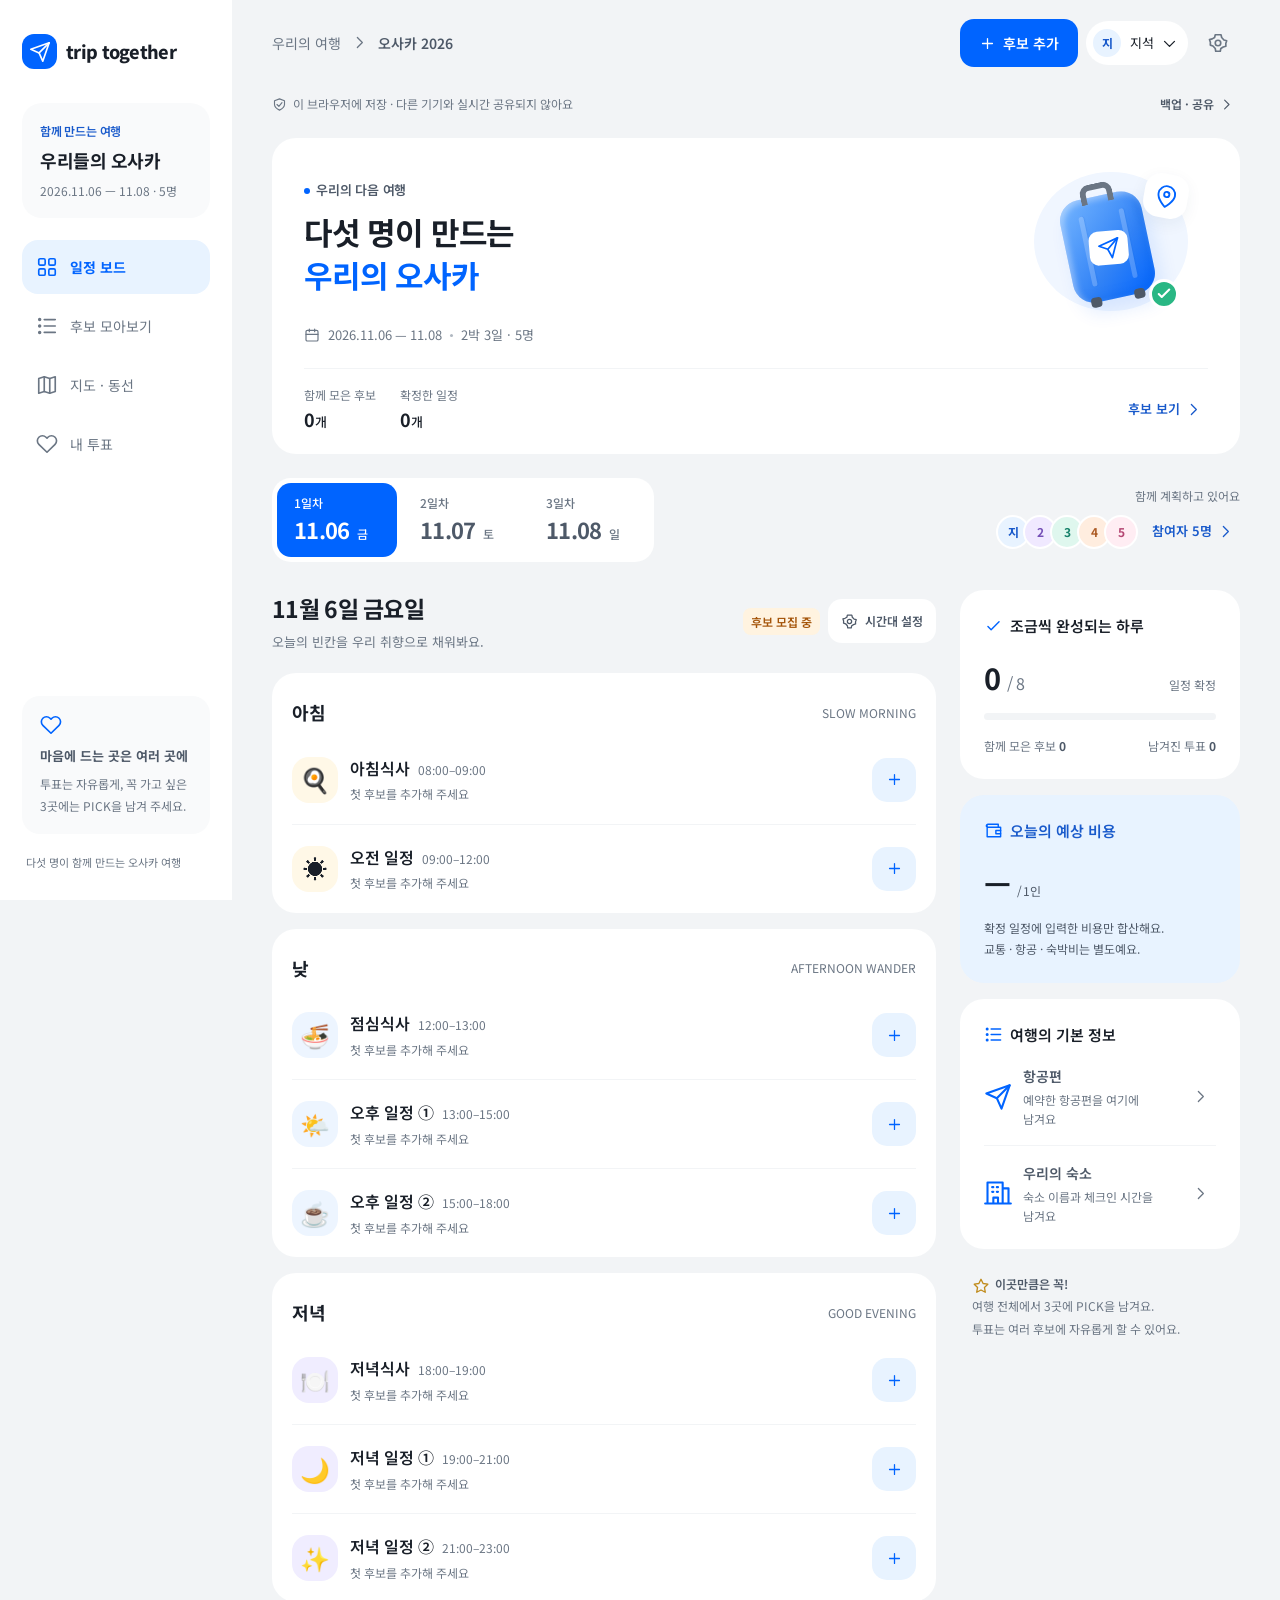
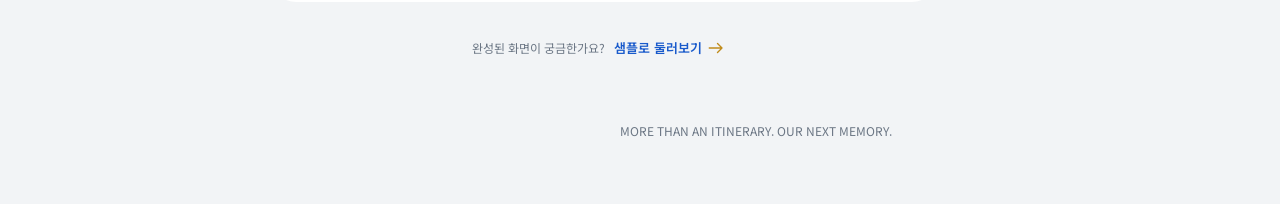
==== index.html @ 7790607f "feat: publish Osaka trip board" ====
<!doctype html>
<html lang="ko">
<head>
  <meta charset="utf-8">
  <meta name="viewport" content="width=device-width,initial-scale=1,viewport-fit=cover">
  <meta name="theme-color" content="#f2f4f6">
  <meta name="description" content="다섯 명의 취향, 하나의 여행. 함께 후보를 모으고 투표하는 오사카 여행 보드.">
  <title>Trip Together — 우리들의 오사카</title>
  <link rel="icon" href="data:image/svg+xml,%3Csvg xmlns='http://www.w3.org/2000/svg' viewBox='0 0 48 48'%3E%3Crect width='48' height='48' rx='14' fill='%230064ff'/%3E%3Cpath d='M12 15h24M24 15v21' stroke='white' stroke-width='6' stroke-linecap='round'/%3E%3C/svg%3E">
  <style>@import url('https://fonts.googleapis.com/css2?family=Noto+Sans+KR:wght@400;500;600;700;800&display=swap');

/* Original, Toss-inspired interface. No Toss assets or TDS runtime required. */
:root {
  color-scheme: light;
  --blue: #0064ff;
  --blue-dark: #0052d4;
  --blue-soft: #e8f3ff;
  --blue-text: #195acb;
  --paper: #f2f4f6;
  --white: #fff;
  --ink: #191f28;
  --muted: #6b7684;
  --secondary: #4e5968;
  --line: #e5e8eb;
  --subtle: #f9fafb;
  --red: #d5283c;
  --radius: 24px;
  --font: -apple-system, BlinkMacSystemFont, 'Apple SD Gothic Neo', 'Noto Sans KR', 'Segoe UI', sans-serif;
}
* { box-sizing: border-box; }
html { scroll-behavior: smooth; scroll-padding-top: 88px; }
body { margin: 0; background: var(--paper); color: var(--ink); font: 15px/1.6 var(--font); word-break: keep-all; overflow-wrap: break-word; -webkit-font-smoothing: antialiased; }
body:has(dialog[open]) { overflow: hidden; }
button, input, select, textarea { font: inherit; }
button, a, input, select, textarea { touch-action: manipulation; }
button { cursor: pointer; color: inherit; border: 0; background: none; }
button, a { -webkit-tap-highlight-color: transparent; }
button:disabled { opacity: .45; cursor: not-allowed; }
a { color: inherit; text-decoration: none; }
button:focus-visible, a:focus-visible, summary:focus-visible, .import-label:focus-within { outline: 3px solid var(--blue); outline-offset: 4px; }
input:focus, select:focus, textarea:focus { outline: 2px solid var(--blue); outline-offset: 1px; }
h1, h2, h3, h4, p { margin: 0; }
small { font-size: 12px; }
svg { flex-shrink: 0; }
img { display: block; max-width: 100%; }
img[hidden] { display: none; }
.icon { display: inline-block; width: 22px; height: 22px; vertical-align: middle; fill: none; stroke: currentColor; stroke-width: 1.8; stroke-linecap: round; stroke-linejoin: round; }
.icon.sm { width: 17px; height: 17px; }
.muted { color: var(--muted); }
.nowrap { white-space: nowrap; }
.sr-only { position: absolute !important; width: 1px; height: 1px; overflow: hidden; clip: rect(0,0,0,0); white-space: nowrap; }
.skip-link { position: fixed; top: -100px; left: 16px; z-index: 999; background: white; padding: 14px; border-radius: 12px; }
.skip-link:focus { top: 12px; }
.eyebrow { color: var(--muted); font-size: 13px; font-weight: 600; letter-spacing: -.2px; }
.btn { display: inline-flex; align-items: center; justify-content: center; gap: 7px; min-height: 48px; padding: 12px 18px; border: 1px solid transparent; border-radius: 14px; font-size: 14px; line-height: 1.5; font-weight: 600; transition: background .16s, transform .16s; }
.btn:active:not(:disabled), .date-tab:active, .slot-add:active, .nav-add:active { transform: scale(.98); }
.btn.primary { background: var(--blue); color: white; }
.btn.primary:hover { background: var(--blue-dark); }
.btn.secondary { background: var(--paper); color: var(--secondary); }
.btn.secondary:hover { background: var(--line); }
.btn.soft { background: var(--blue-soft); color: var(--blue-text); }
.btn.ghost { color: var(--muted); }
.btn.danger { background: #ffeeee; color: var(--red); }
.btn.small { min-height: 44px; padding: 10px 14px; font-size: 13px; }
.btn.full { width: 100%; }
.icon-btn { display: inline-flex; align-items: center; justify-content: center; flex-shrink: 0; width: 44px; height: 44px; border-radius: 14px; color: var(--muted); }
.icon-btn:hover { background: var(--paper); }
.text-btn { display: inline-flex; align-items: center; gap: 5px; min-height: 44px; color: var(--blue-text); font-size: 13px; font-weight: 600; }
.badge { display: inline-flex; align-items: center; gap: 4px; padding: 4px 8px; border-radius: 8px; background: var(--blue-soft); color: var(--blue-text); font-size: 12px; font-weight: 600; line-height: 1.6; white-space: nowrap; }
.badge.orange { color: #a45409; background: #fff3e0; }
.badge.gray { color: var(--muted); background: var(--paper); }
.badge.star { color: #926500; background: #fff5d6; }
.badge.outline { background: transparent; border: 1px solid var(--line); }

/* App shell */
.sidebar { position: fixed; inset: 0 auto 0 0; z-index: 20; display: flex; flex-direction: column; width: 232px; padding: 34px 22px 28px; background: white; }
.brand { display: flex; align-items: center; gap: 9px; min-width: 0; }
.brand-symbol { display: grid; place-items: center; width: 35px; height: 35px; flex-shrink: 0; border-radius: 12px; background: var(--blue); color: white; }
.brand-symbol .icon { width: 22px; height: 22px; }
.brand-name { font-size: 18px; font-weight: 800; line-height: 1.4; letter-spacing: -.7px; white-space: nowrap; }
.brand-sub { display: none; }
.sidebar-trip { margin: 34px 0 22px; padding: 18px; border-radius: 20px; background: var(--subtle); }
.sidebar-trip .eyebrow { font-size: 12px; color: var(--blue-text); }
.sidebar-trip h2 { margin: 6px 0; font-size: 18px; letter-spacing: -.5px; }
.sidebar-trip p { color: var(--muted); font-size: 12px; }
.side-nav { display: grid; gap: 5px; }
.side-nav button { display: flex; align-items: center; gap: 12px; min-height: 54px; padding: 14px; border-radius: 16px; color: var(--muted); font-size: 14px; text-align: left; }
.side-nav button.active { color: var(--blue); background: var(--blue-soft); font-weight: 700; }
.side-nav button:not(.active):hover { background: var(--subtle); }
.side-nav .nav-count { margin-left: auto; font-size: 12px; }
.sidebar-bottom { margin-top: auto; padding-top: 30px; }
.side-note { padding: 18px; border-radius: 18px; background: var(--subtle); color: var(--muted); font-size: 12px; line-height: 1.8; }
.side-note .icon { margin-bottom: 8px; color: var(--blue); }
.side-note strong { display: block; margin-bottom: 6px; color: var(--secondary); font-size: 13px; }
.side-footer { margin: 20px 4px 0; color: var(--muted); font-size: 11px; }
.app-main { max-width: 1490px; margin-left: 232px; padding: 0 40px 64px; }
.topbar { display: flex; align-items: center; justify-content: space-between; gap: 14px; min-height: 86px; }
.breadcrumb { display: flex; align-items: center; gap: 10px; font-size: 14px; color: var(--muted); }
.breadcrumb b { color: var(--secondary); font-weight: 600; }
.top-actions { display: flex; align-items: center; gap: 8px; flex-shrink: 0; }
.profile-btn { display: flex; align-items: center; gap: 7px; min-height: 44px; padding: 5px 10px 5px 5px; border-radius: 24px; background: white; font-size: 13px; flex-shrink: 0; }
.profile-name { max-width: 90px; overflow: hidden; white-space: nowrap; text-overflow: ellipsis; }
.avatar { display: inline-grid; place-items: center; width: 32px; height: 32px; border: 2px solid white; border-radius: 50%; background: #e8f3ff; color: #195acb; font-size: 12px; font-weight: 700; flex-shrink: 0; }
.avatar.p2 { background: #f0e9ff; color: #7550b7; }
.avatar.p3 { background: #dff7ee; color: #16816a; }
.avatar.p4 { background: #ffeddf; color: #ac5b24; }
.avatar.p5 { background: #ffedf3; color: #b44773; }
.avatar-stack { display: flex; padding-left: 7px; }
.avatar-stack .avatar { width: 34px; height: 34px; margin-left: -7px; }
.mobile-brand { display: none; }
.local-notice { display: flex; align-items: center; justify-content: space-between; gap: 12px; margin: 0 0 16px; color: var(--muted); font-size: 12px; }
.local-notice > span { display: flex; align-items: center; gap: 6px; }
.local-notice .icon { width: 15px; height: 15px; }
.local-notice .text-btn { min-height: 36px; font-size: 12px; color: var(--secondary); flex-shrink: 0; }
.demo-notice, .storage-notice { display: flex; align-items: center; justify-content: space-between; gap: 12px; margin: 0 0 18px; padding: 14px 18px; border-radius: 16px; background: #fff4de; color: #895712; font-size: 12px; }
.demo-notice .text-btn { flex-shrink: 0; color: #895712; font-size: 12px; }
.storage-notice { color: #a62b3d; background: #ffeeee; }

/* Home: a compact travel summary, not a promotional poster. */
.hero { position: relative; margin: 0 0 24px; padding: 28px 32px 20px; overflow: hidden; border-radius: var(--radius); background: white; }
.hero-main { display: flex; align-items: center; justify-content: space-between; gap: 24px; }
.hero-copy { min-width: 0; }
.hero .eyebrow { display: flex; align-items: center; gap: 6px; margin-bottom: 9px; font-size: 13px; color: var(--secondary); }
.hero .eyebrow::before { content: ''; width: 6px; height: 6px; border-radius: 50%; background: var(--blue); }
.hero h1 { font-size: 31px; font-weight: 700; line-height: 1.4; letter-spacing: -1.2px; }
.hero h1 span { color: var(--blue); }
.hero-meta { display: flex; align-items: center; gap: 8px; flex-wrap: wrap; margin-top: 14px; color: var(--muted); font-size: 13px; }
.hero-meta .icon { width: 16px; height: 16px; }
.hero-meta .dot { width: 3px; height: 3px; background: #b0b8c1; border-radius: 50%; }
.hero-footer { display: flex; align-items: center; gap: 24px; margin-top: 22px; padding-top: 16px; border-top: 1px solid var(--paper); }
.hero-stat { font-size: 12px; color: var(--muted); }
.hero-stat b { display: block; margin-top: 1px; color: var(--ink); font-size: 18px; font-weight: 700; font-variant-numeric: tabular-nums; }
.hero-stat b span { font-size: 13px; font-weight: 500; }
.hero-footer .text-btn { margin-left: auto; }
.hero-art { position: relative; width: 154px; height: 145px; flex-shrink: 0; margin-right: 20px; }
.trip-orbit { position: absolute; inset: 6px 0 0; border-radius: 50%; background: #f0f6ff; }
.trip-case { position: absolute; left: 32px; top: 29px; width: 83px; height: 104px; border-radius: 21px; background: linear-gradient(135deg,#77b7ff,#3182f6 60%,#0064ff); box-shadow: inset -6px -5px 10px #005bd42b, inset 3px 3px 6px #ffffff66, 5px 12px 18px #0064ff1c; transform: rotate(-12deg); }
.case-handle { position: absolute; top: -13px; left: 25px; width: 33px; height: 20px; border: 6px solid #6b7684; border-bottom: 0; border-radius: 10px 10px 0 0; z-index: -1; }
.case-line { position: absolute; left: 19px; top: 17px; bottom: 16px; width: 5px; border-radius: 9px; background: #ffffff35; box-shadow: 1px 0 1px #005bd41c; }
.case-line + .case-line { left: auto; right: 18px; }
.trip-case::before, .trip-case::after { content: ''; position: absolute; width: 11px; height: 10px; bottom: -5px; border-radius: 4px; background: #4e5968; z-index: -1; }
.trip-case::before { left: 14px; }
.trip-case::after { right: 14px; }
.case-sticker { position: absolute; left: 23px; top: 36px; display: grid; place-items: center; width: 39px; height: 34px; border-radius: 9px; background: white; color: var(--blue); transform: rotate(7deg); }
.case-sticker .icon { width: 23px; height: 23px; }
.case-pin { position: absolute; top: 8px; right: 0; display: grid; place-items: center; width: 44px; height: 44px; border-radius: 16px; color: var(--blue); background: white; box-shadow: 0 5px 16px #193c6210; transform: rotate(10deg); }
.case-pin .icon { width: 25px; height: 25px; }
.case-check { position: absolute; right: 9px; bottom: 2px; display: grid; place-items: center; width: 30px; height: 30px; border: 3px solid white; border-radius: 50%; background: #29b784; color: white; }
.case-check .icon { width: 18px; height: 18px; stroke-width: 2.8; }

/* Dates and timeline */
.date-bar { display: flex; align-items: center; justify-content: space-between; gap: 20px; margin: 0 0 28px; }
.date-tabs { display: flex; gap: 6px; padding: 5px; border-radius: 19px; background: white; }
.date-tab { position: relative; min-width: 120px; padding: 10px 17px; border-radius: 14px; color: var(--secondary); text-align: left; transition: background .16s, color .16s; }
.date-tab:hover:not(.active) { background: var(--subtle); }
.date-tab .day { font-size: 12px; color: var(--muted); font-weight: 500; }
.date-tab .date { display: flex; align-items: baseline; gap: 7px; font-size: 22px; font-weight: 700; line-height: 1.6; letter-spacing: -.7px; font-variant-numeric: tabular-nums; }
.date-tab .date span { color: var(--muted); font-size: 12px; font-weight: 500; letter-spacing: 0; }
.date-tab.active { color: white; background: var(--blue); }
.date-tab.active .day, .date-tab.active .date span { color: #fff; }
.date-tab .tab-dot { position: absolute; top: 13px; right: 12px; width: 6px; height: 6px; background: #b0b8c1; border-radius: 50%; }
.date-tab.active .tab-dot { background: white; }
.date-extra { color: var(--muted); font-size: 12px; text-align: right; }
.date-extra .members { display: flex; align-items: center; justify-content: flex-end; gap: 8px; margin-top: 4px; }
.board-layout { display: grid; grid-template-columns: minmax(0,1fr) 280px; gap: 24px; align-items: start; }
.board-content, .board-aside { min-width: 0; }
.section-head { display: flex; align-items: center; justify-content: space-between; gap: 12px; margin-bottom: 20px; }
.section-head h2 { font-size: 23px; letter-spacing: -.7px; }
.section-head p { margin-top: 5px; color: var(--muted); font-size: 13px; }
.section-actions { display: flex; align-items: center; gap: 8px; flex-wrap: wrap; justify-content: flex-end; }
.section-head .btn { min-height: 44px; padding: 9px 12px; background: white; font-size: 12px; }
.period { padding: 8px 20px 0; margin-bottom: 16px; border-radius: var(--radius); background: white; }
.period-title { display: flex; align-items: center; justify-content: space-between; gap: 12px; margin: 0; padding: 17px 0 9px; color: var(--ink); font-size: 18px; font-weight: 700; }
.period-title span { color: var(--muted); font-size: 12px; font-weight: 400; }
.slot { border-top: 1px solid var(--paper); }
.period-title + .slot { border-top: 0; }
.slot-summary { display: flex; align-items: center; gap: 12px; padding: 20px 0; }
.slot-glyph { display: grid; place-items: center; flex-shrink: 0; width: 46px; height: 46px; border-radius: 17px; background: #fff8e7; font-size: 24px; }
.slot-glyph.pm { background: #edf5ff; }
.slot-glyph.night { background: #f0edff; }
.slot-label { flex: 1; min-width: 0; min-height: 48px; padding: 0; text-align: left; }
.slot-label h3 { display: flex; align-items: baseline; gap: 3px 8px; flex-wrap: wrap; font-size: 16px; font-weight: 600; line-height: 1.55; }
.slot-label .time { font-size: 12px; font-weight: 400; color: var(--muted); white-space: nowrap; }
.slot-label p { margin-top: 4px; color: var(--muted); font-size: 12px; }
.slot-preview { color: var(--blue-text) !important; overflow: hidden; white-space: nowrap; text-overflow: ellipsis; }
.slot-right { display: flex; align-items: center; gap: 2px; flex-shrink: 0; }
.slot-right .badge { font-size: 11px; padding: 3px 7px; }
.slot-right .icon-btn { width: 36px; }
.slot-add { display: grid; place-items: center; width: 44px; height: 44px; border-radius: 15px; background: var(--blue-soft); color: var(--blue); flex-shrink: 0; }
.slot-add:hover { background: #d9ebff; }
.slot-body { padding: 0 0 20px; }
.slot-body .btn.full { margin-top: 16px; color: var(--blue-text); background: var(--blue-soft); }
.empty-slot { padding: 22px 6px; text-align: center; color: var(--muted); font-size: 13px; }
.candidate { padding: 20px 0; border-bottom: 1px solid var(--paper); }
.candidate:last-child { border-bottom: 0; padding-bottom: 0; }
.candidate-head { display: flex; align-items: flex-start; gap: 12px; }
.category-art { position: relative; display: grid; place-items: center; flex-shrink: 0; overflow: hidden; width: 56px; height: 56px; border-radius: 18px; color: #b77609; background: #fff4d9; }
.category-art .icon { width: 28px; height: 28px; }
.category-art.sight, .category-art.other { color: #3976ce; background: #e8f3ff; }
.category-art.cafe, .category-art.meal { color: #bd773a; background: #fff0df; }
.category-art.night, .category-art.drink { color: #8962ce; background: #f1eafe; }
.category-art.shopping { color: #d66080; background: #fff0f5; }
.category-art.activity { color: #208f79; background: #e5f6ef; }
.category-art img { position: absolute; inset: 0; width: 100%; height: 100%; object-fit: cover; }
.candidate-main { flex: 1; min-width: 0; }
.candidate-tags { display: flex; align-items: center; flex-wrap: wrap; gap: 5px; margin-bottom: 4px; color: var(--muted); font-size: 12px; }
.rank { color: var(--blue-text); font-weight: 700; }
.rank.rank2, .rank.rank3 { color: var(--secondary); }
.candidate-title { padding: 0; color: var(--ink); font-size: 17px; font-weight: 700; line-height: 1.55; letter-spacing: -.4px; text-align: left; overflow-wrap: anywhere; }
.candidate-title:hover { color: var(--blue); }
.candidate-desc { display: -webkit-box; margin-top: 5px; overflow: hidden; -webkit-line-clamp: 2; -webkit-box-orient: vertical; color: var(--muted); font-size: 13px; line-height: 1.65; overflow-wrap: anywhere; }
.candidate-facts { display: flex; align-items: center; flex-wrap: wrap; gap: 5px 10px; margin-top: 8px; color: var(--muted); font-size: 12px; }
.candidate-facts span { display: inline-flex; align-items: center; gap: 4px; }
.candidate-facts .icon { width: 14px; height: 14px; }
.candidate-controls { display: flex; align-items: center; justify-content: space-between; flex-wrap: wrap; gap: 8px; margin-top: 15px; }
.vote-group { display: flex; align-items: center; gap: 6px; }
.vote-btn, .pick-btn { display: inline-flex; align-items: center; justify-content: center; gap: 5px; min-height: 44px; padding: 9px 12px; border: 1px solid transparent; border-radius: 12px; color: var(--secondary); background: var(--paper); font-size: 13px; white-space: nowrap; transition: background .16s; }
.vote-btn:hover, .pick-btn:hover { background: var(--line); }
.vote-btn.selected { color: var(--blue-text); background: #dcecff; }
.vote-btn.selected .icon { fill: var(--blue); stroke: var(--blue); }
.pick-btn.selected { color: #956500; background: #fff1c2; }
.pick-btn.selected .icon { fill: #efb827; stroke: #c38b0f; }
.vote-btn .icon, .pick-btn .icon { width: 17px; height: 17px; }
.map-link { display: inline-flex; align-items: center; justify-content: center; gap: 4px; min-height: 44px; color: var(--secondary); font-size: 12px; }
.map-link .icon { width: 15px; height: 15px; }
.candidate-controls > .map-link .icon:last-child { display: none; }
.voter-names { margin-top: 10px; color: var(--muted); font-size: 12px; overflow-wrap: anywhere; }
.pick-names { margin-top: 4px; color: #916412; font-size: 12px; overflow-wrap: anywhere; }
.confirmed-label { display: flex; align-items: center; gap: 5px; padding-top: 4px; color: var(--blue-text); font-size: 12px; font-weight: 600; }
.confirmed-label .icon { width: 15px; height: 15px; }
.confirmed-box { margin: 12px 0 20px; padding: 16px; border-radius: 18px; background: #f0f7ff; }
.confirmed-box .candidate { padding: 0; border: 0; }
.confirmed-box .vote-btn:not(.selected), .confirmed-box .pick-btn:not(.selected) { background: white; }
.rain-text { margin-top: 14px; padding-top: 9px; border-top: 1px solid #dbe9f7; color: var(--muted); font-size: 12px; }
.rain-text .text-btn { font-size: 12px; }
.other-label { margin-top: 12px; color: var(--muted); font-size: 13px; font-weight: 500; }
.other-candidates summary { min-height: 44px; padding: 12px 0; color: var(--secondary); font-size: 13px; cursor: pointer; }
.disabled-slots { padding: 14px; font-size: 13px; color: var(--muted); background: white; }
.aside-card { margin-bottom: 16px; padding: 24px; border-radius: var(--radius); background: white; }
.aside-card h3 { display: flex; align-items: center; gap: 7px; margin-bottom: 16px; font-size: 15px; font-weight: 600; }
.aside-card h3 .icon { width: 19px; height: 19px; color: var(--blue); }
.progress-label { display: flex; align-items: baseline; justify-content: space-between; gap: 8px; color: var(--muted); font-size: 12px; }
.progress-label strong { color: var(--ink); font-size: 29px; font-weight: 700; letter-spacing: -.8px; }
.progress-label strong span { color: var(--muted); font-size: 16px; font-weight: 400; }
.progress-track { height: 7px; margin: 12px 0 16px; overflow: hidden; border-radius: 20px; background: var(--paper); }
.progress-track > span { display: block; height: 100%; border-radius: inherit; background: var(--blue); }
.aside-stats { display: flex; justify-content: space-between; flex-wrap: wrap; gap: 6px; color: var(--muted); font-size: 12px; }
.aside-stats b { color: var(--secondary); }
.budget-card { background: #e8f3ff; }
.budget-card h3 { color: var(--blue-text); }
.budget-amount { font-size: 30px; font-weight: 700; letter-spacing: -.9px; font-variant-numeric: tabular-nums; }
.budget-amount small { color: var(--secondary); font-size: 12px; font-weight: 400; }
.budget-note { margin-top: 10px; color: var(--secondary); font-size: 12px; line-height: 1.75; }
.booking-line { display: flex; align-items: center; gap: 11px; padding: 16px 0; border-top: 1px solid var(--paper); }
.booking-line:first-of-type { padding-top: 2px; border-top: 0; }
.booking-line:last-child { padding-bottom: 0; }
.booking-line > .icon { width: 28px; height: 28px; color: var(--blue); }
.booking-line > div { min-width: 0; flex: 1; }
.booking-line strong { display: block; color: var(--secondary); font-size: 14px; font-weight: 600; }
.booking-line p { max-height: 43px; margin-top: 3px; overflow: hidden; white-space: pre-line; overflow-wrap: anywhere; color: var(--muted); font-size: 12px; }
.booking-line .icon-btn { width: 32px; }
.little-note { padding: 8px 12px; color: var(--muted); font-size: 12px; line-height: 1.85; }
.little-note .icon { width: 18px; height: 18px; margin-right: 5px; color: #c08b1b; }
.little-note b { color: var(--secondary); font-weight: 600; }
.board-foot { padding: 28px 0 0; text-align: center; color: var(--muted); font-size: 12px; }

/* Collection, personal votes, and routes share the same card language. */
.page-title { margin: 24px 0; }
.page-title .eyebrow { margin-bottom: 7px; }
.page-title h1 { font-size: 29px; line-height: 1.4; letter-spacing: -.9px; }
.page-title p { margin-top: 9px; color: var(--muted); font-size: 14px; }
.filters { display: flex; align-items: center; flex-wrap: wrap; gap: 10px; margin-bottom: 18px; }
.search-box { display: flex; align-items: center; gap: 10px; flex: 1; min-width: 210px; min-height: 50px; padding: 0 15px; border-radius: 15px; background: white; }
.search-box .icon { width: 19px; height: 19px; color: var(--muted); }
.search-box input { width: 100%; min-width: 0; padding: 12px 0; border: 0; background: transparent; color: var(--ink); font-size: 15px; }
.search-box:focus-within { outline: 2px solid var(--blue); }
.search-box input:focus { outline: none; }
.filter-select { min-height: 50px; max-width: 100%; padding: 10px 28px 10px 14px; border: 0; border-radius: 14px; color: var(--secondary); background: white; font-size: 14px; }
.filter-chips { display: flex; gap: 8px; margin: 0 0 22px; padding: 3px 2px 5px; overflow: auto; scrollbar-width: none; }
.chip { min-height: 44px; padding: 10px 16px; border-radius: 22px; background: white; color: var(--secondary); font-size: 13px; white-space: nowrap; }
.chip.active { color: white; background: var(--ink); font-weight: 600; }
.candidates-grid { display: grid; grid-template-columns: repeat(2,minmax(0,1fr)); gap: 18px; }
.candidate-tile { min-width: 0; padding: 22px; border-radius: var(--radius); background: white; }
.candidate-tile .candidate { padding: 0; border: 0; }
.tile-context { display: flex; justify-content: space-between; flex-wrap: wrap; gap: 6px; margin-bottom: 16px; padding-bottom: 12px; border-bottom: 1px solid var(--paper); color: var(--muted); font-size: 12px; }
.empty-state { padding: 44px 24px; border-radius: var(--radius); background: white; text-align: center; }
.empty-art { display: grid; place-items: center; width: 72px; height: 72px; margin: 0 auto 20px; border-radius: 25px; background: var(--blue-soft); color: var(--blue); }
.empty-art .icon { width: 34px; height: 34px; }
.empty-state h3 { margin-bottom: 8px; font-size: 20px; font-weight: 700; letter-spacing: -.5px; }
.empty-state p { margin-bottom: 24px; color: var(--muted); font-size: 14px; line-height: 1.8; }
.my-banner { display: flex; align-items: center; gap: 14px; margin-bottom: 24px; padding: 24px; border-radius: var(--radius); background: white; }
.my-banner > div:not(.pick-budget) { min-width: 0; }
.my-banner .avatar { width: 50px; height: 50px; font-size: 18px; }
.my-banner h3 { font-size: 18px; overflow-wrap: anywhere; }
.my-banner p { margin-top: 5px; color: var(--muted); font-size: 12px; }
.pick-budget { margin-left: auto; flex-shrink: 0; color: var(--muted); font-size: 12px; text-align: center; }
.pick-budget b { display: block; color: var(--blue); font-size: 30px; line-height: 1.4; }
.list-heading { display: flex; align-items: center; gap: 8px; margin: 30px 0 15px; font-size: 18px; }
.list-heading .icon { width: 20px; height: 20px; color: var(--blue); }
.list-heading small { color: var(--muted); font-size: 13px; font-weight: 400; }
.inline-empty { padding: 28px 20px; border-radius: 20px; color: var(--muted); background: white; font-size: 14px; text-align: center; }
.map-controls { display: flex; justify-content: space-between; align-items: center; flex-wrap: wrap; gap: 10px; margin-bottom: 16px; }
.segmented { display: flex; gap: 2px; padding: 4px; border-radius: 14px; background: var(--line); }
.segmented button { min-height: 42px; padding: 9px 14px; border-radius: 11px; color: var(--muted); font-size: 13px; }
.segmented button.active { color: var(--ink); background: white; font-weight: 600; box-shadow: 0 2px 5px #191f2808; }
.map-panel { position: relative; z-index: 1; height: 400px; overflow: hidden; border-radius: var(--radius); background: #e8eef5; }
.map-placeholder { display: grid; place-content: center; height: 100%; padding: 24px; color: var(--muted); background: #eaf1f9; text-align: center; }
.map-placeholder .icon { width: 42px; height: 42px; margin: 0 auto 14px; color: #5595e8; }
.map-placeholder p { max-width: 380px; font-size: 14px; line-height: 1.8; }
.map-caption { margin: 14px 0 22px; color: var(--muted); font-size: 12px; line-height: 1.8; }
.map-pin { display: grid; place-items: center; width: 28px; height: 28px; border: 2px solid white; border-radius: 50%; background: var(--blue); color: white; box-shadow: 0 2px 8px #191f2829; font: 700 12px var(--font); }
.routes { margin-top: 16px; }
.route-card { display: flex; align-items: center; gap: 14px; padding: 20px; border-radius: 20px; background: white; }
.route-num { display: grid; place-items: center; width: 34px; height: 34px; flex-shrink: 0; border-radius: 13px; background: var(--blue-soft); color: var(--blue); font-size: 14px; font-weight: 700; }
.route-text { min-width: 0; flex: 1; }
.route-text small { color: var(--muted); font-size: 12px; }
.route-text h3 { margin: 4px 0; font-size: 16px; overflow-wrap: anywhere; }
.route-text p { color: var(--muted); font-size: 12px; }
.route-transfer { display: flex; align-items: center; flex-wrap: wrap; gap: 7px; min-height: 54px; margin-left: 36px; padding: 8px 14px; border-left: 2px dotted #c5d4e8; color: var(--muted); font-size: 12px; }
.route-transfer a { color: var(--blue-text); }
.route-transfer .icon { width: 15px; height: 15px; }
.leaflet-container, .leaflet-popup-content { font-family: var(--font) !important; }
.leaflet-popup-content { font-size: 13px; }

/* Forms and bottom sheets */
dialog { width: min(620px,calc(100% - 40px)); max-height: calc(100dvh - 56px); padding: 0; overflow: auto; overscroll-behavior: contain; border: 0; border-radius: 28px; background: white; color: var(--ink); box-shadow: 0 24px 100px #191f2829; }
dialog::backdrop { background: #10182866; backdrop-filter: blur(3px); }
#confirm-dialog { z-index: 500; width: min(440px,calc(100% - 40px)); }
.dialog-head { position: sticky; top: 0; z-index: 3; display: flex; justify-content: space-between; align-items: flex-start; gap: 12px; padding: 28px 28px 18px; background: white; }
.dialog-head h2 { font-size: 24px; font-weight: 700; letter-spacing: -.7px; line-height: 1.4; }
.dialog-head p { margin-top: 7px; color: var(--muted); font-size: 13px; }
.dialog-head .icon-btn { margin-top: -5px; margin-right: -7px; }
.dialog-body { padding: 8px 28px 28px; }
.dialog-actions { position: sticky; bottom: -1px; z-index: 2; display: flex; justify-content: flex-end; flex-wrap: wrap; gap: 8px; margin-top: 22px; padding: 16px 0 4px; background: white; }
.dialog-actions > .btn { min-width: 115px; }
.dialog-actions > .primary { flex: 1; min-height: 52px; font-size: 16px; }
.form-grid { display: grid; grid-template-columns: repeat(2,minmax(0,1fr)); gap: 16px; }
.field { display: flex; flex-direction: column; gap: 8px; min-width: 0; margin-bottom: 22px; }
.form-grid .field { margin-bottom: 0; }
.field label, .field-label { color: var(--secondary); font-size: 14px; font-weight: 500; }
.field label span:not(.muted), .required { color: var(--blue); }
.field input, .field select, .field textarea { width: 100%; min-width: 0; min-height: 54px; padding: 14px 16px; border: 1px solid transparent; border-radius: 14px; color: var(--ink); background: var(--paper); font-size: 16px; }
.field textarea { min-height: 102px; resize: vertical; line-height: 1.75; }
.field input::placeholder, .field textarea::placeholder, .comment-form textarea::placeholder { color: #77818e; font-size: 14px; }
.field-help { color: var(--muted); font-size: 12px; line-height: 1.8; }
.input-action { display: flex; gap: 8px; }
.input-action input { flex: 1; min-width: 0; }
.input-action .btn { padding: 10px 12px; white-space: nowrap; }
.map-input-box { margin: 22px 0; padding: 18px; border-radius: 20px; background: #f0f7ff; }
.map-input-box .field { margin-bottom: 8px; }
.map-input-box .field input { background: white; }
.map-input-box .field-help { margin-top: 7px; }
.link-tools { display: flex; align-items: center; gap: 6px 14px; flex-wrap: wrap; }
.link-tools .text-btn { font-size: 12px; }
.advanced { margin-top: 24px; padding-top: 18px; border-top: 1px solid var(--line); }
.advanced summary { min-height: 44px; margin-bottom: 12px; color: var(--secondary); font-size: 14px; cursor: pointer; }
.check-label { display: flex; align-items: center; gap: 9px; min-height: 44px; color: var(--secondary); font-size: 14px; cursor: pointer; }
.check-label input { width: 20px; height: 20px; accent-color: var(--blue); }
.form-error { display: none; margin-bottom: 18px; padding: 14px 16px; border-radius: 14px; color: #b52236; background: #fff0f1; font-size: 14px; }
.form-error:not(:empty) { display: block; }
.info-box { margin-bottom: 22px; padding: 16px 18px; border-radius: 16px; color: var(--secondary); background: var(--subtle); font-size: 13px; line-height: 1.8; }
.info-box.warning { color: #895712; background: #fff4de; }
.participant-list { display: grid; gap: 8px; }
.participant-choice { display: flex; align-items: center; gap: 12px; padding: 14px; border: 1px solid transparent; border-radius: 16px; text-align: left; }
.participant-choice:hover { background: var(--subtle); }
.participant-choice.active { background: var(--blue-soft); }
.participant-choice .avatar { width: 40px; height: 40px; }
.participant-choice .name { flex: 1; font-size: 16px; overflow-wrap: anywhere; }
.participant-choice .icon { color: var(--blue); width: 21px; height: 21px; }
.participant-edit { display: flex; align-items: center; gap: 12px; margin-bottom: 12px; }
.participant-edit .field { flex: 1; margin: 0; }
.subhead { margin: 28px 0 16px; font-size: 17px; font-weight: 600; }
.day-setting-row { margin: 12px 0; padding: 16px; border-radius: 18px; background: var(--subtle); }
.day-setting-title { display: flex; align-items: center; justify-content: space-between; gap: 8px; margin-bottom: 10px; }
.day-setting-title label { font-size: 14px; }
.time-row { display: flex; align-items: center; gap: 8px; min-width: 0; }
.time-row input { width: 100%; min-width: 0; min-height: 48px; padding: 10px; border: 1px solid var(--line); border-radius: 12px; background: white; color: var(--secondary); font-size: 16px; }
.transfer-input { width: 100%; min-height: 46px; margin-top: 10px; padding: 10px 12px; border: 1px solid var(--line); border-radius: 12px; background: white; font-size: 14px; }
.settings-section { margin-top: 26px; padding-top: 24px; border-top: 1px solid var(--paper); }
.settings-section h3 { margin-bottom: 10px; font-size: 17px; }
.settings-section p { color: var(--muted); font-size: 13px; line-height: 1.9; }
.settings-buttons { display: flex; flex-wrap: wrap; gap: 8px; margin-top: 14px; }
.import-label { cursor: pointer; }
.detail-cover { position: relative; display: grid; place-items: center; height: 156px; margin-bottom: 22px; overflow: hidden; border-radius: 22px; color: #6aa4ed; background: #eff6ff; }
.detail-cover .icon { width: 64px; height: 64px; }
.detail-cover img { position: absolute; width: 100%; height: 100%; object-fit: cover; }
.detail-title { margin-top: 9px; font-size: 28px; letter-spacing: -.8px; overflow-wrap: anywhere; }
.detail-description { margin: 18px 0; color: var(--secondary); font-size: 15px; white-space: pre-line; overflow-wrap: anywhere; }
.detail-facts { display: grid; grid-template-columns: 1fr 1fr; gap: 18px 12px; margin: 22px 0; padding: 20px; border-radius: 18px; background: var(--subtle); font-size: 16px; font-weight: 600; }
.detail-facts span { display: block; margin-bottom: 4px; color: var(--muted); font-size: 12px; font-weight: 400; }
.detail-votes { display: flex; align-items: center; justify-content: space-between; gap: 10px; margin: 18px 0; }
.confirm-options { display: grid; grid-template-columns: 1fr 1fr; gap: 8px; margin-top: 22px; }
.confirm-options .btn { min-height: 52px; padding: 12px 10px; font-size: 14px; }
.comment { padding: 16px 0; border-bottom: 1px solid var(--paper); }
.comment strong { margin-right: 8px; font-size: 14px; font-weight: 600; }
.comment small { color: var(--muted); font-size: 11px; }
.comment p { margin-top: 7px; color: var(--secondary); font-size: 14px; white-space: pre-line; overflow-wrap: anywhere; }
.comment-form { display: flex; align-items: flex-end; gap: 8px; margin-top: 18px; }
.comment-form textarea { flex: 1; min-width: 0; min-height: 50px; max-height: 160px; padding: 12px; border: 1px solid transparent; border-radius: 13px; background: var(--paper); font-size: 16px; resize: vertical; }
.comment-form .btn { flex-shrink: 0; min-height: 50px; }
.toast { position: fixed; z-index: 9999; left: calc(50% + 116px); bottom: 28px; width: max-content; max-width: min(480px,90vw); padding: 14px 20px; border-radius: 16px; background: #333d4bf5; color: white; box-shadow: 0 4px 24px #191f281a; font-size: 14px; line-height: 1.7; opacity: 0; pointer-events: none; transform: translate(-50%,12px); transition: opacity .18s, transform .18s; }
.toast.visible { opacity: 1; transform: translate(-50%,0); }
.bottom-nav, .mobile-add { display: none; }
.mini-divider { margin: 24px 0; border: 0; border-top: 1px solid var(--line); }

@media (min-width: 1550px) {
  .app-main { padding-right: 56px; padding-left: 56px; }
  .board-layout { grid-template-columns: minmax(0,1fr) 310px; gap: 28px; }
  .hero { padding-right: 48px; padding-left: 36px; }
}
@media (max-width: 1190px) {
  .sidebar { width: 208px; padding: 28px 16px; }
  .app-main { margin-left: 208px; padding: 0 28px 56px; }
  .board-layout { grid-template-columns: minmax(0,1fr) 250px; gap: 18px; }
  .brand-name { font-size: 16px; }
  .aside-card { padding: 20px; }
  .section-actions { flex-direction: column; align-items: flex-end; gap: 4px; }
  .hero h1 { font-size: 30px; }
  .toast { left: calc(50% + 104px); }
  .candidates-grid { grid-template-columns: 1fr; }
}
@media (max-width: 1040px) {
  .board-layout { grid-template-columns: minmax(0,1fr); }
  .board-aside { display: grid; grid-template-columns: 1fr 1fr; gap: 16px; }
  .aside-card { margin: 0; }
  .bookings { grid-column: 1 / -1; }
  .little-note { grid-column: 1 / -1; }
  .date-extra { display: none; }
  .date-tabs { width: 100%; }
  .date-tab { flex: 1; min-width: 0; }
  .hero-art { margin-right: 0; }
}
@media (max-width: 740px) {
  .sidebar { display: none; }
  .app-main { margin: 0 auto; padding: 0 20px 112px; max-width: 640px; }
  .topbar { min-height: 72px; gap: 8px; }
  .breadcrumb { display: none; }
  .mobile-brand { display: flex; min-width: 0; }
  .brand-symbol { width: 30px; height: 30px; border-radius: 10px; }
  .brand-symbol .icon { width: 20px; height: 20px; }
  .brand-name { font-size: 18px; letter-spacing: -.7px; }
  .top-actions { gap: 2px; }
  .top-actions > .btn { display: none; }
  .profile-btn { padding-right: 7px; min-height: 44px; gap: 5px; background: transparent; }
  .profile-btn .avatar { width: 28px; height: 28px; border: 0; }
  .profile-btn .profile-name { max-width: 44px; font-size: 12px; }
  .profile-btn > .icon { width: 12px; height: 12px; }
  .top-actions > .icon-btn { width: 40px; }
  .local-notice { margin: 0 0 14px; gap: 5px; font-size: 11px; align-items: center; }
  .local-notice > span { gap: 5px; min-width: 0; }
  .local-notice .text-btn { min-height: 44px; padding: 0 0 0 6px; font-size: 11px; }
  .local-notice .icon { width: 13px; height: 13px; }
  .hero { margin: 0 0 18px; padding: 24px 22px 16px; border-radius: 24px; }
  .hero-main { gap: 8px; align-items: center; }
  .hero .eyebrow { font-size: 12px; margin-bottom: 9px; }
  .hero h1 { font-size: 25px; line-height: 1.45; letter-spacing: -.85px; }
  .hero-meta { gap: 6px; margin-top: 13px; font-size: 12px; }
  .hero-meta .icon { width: 14px; height: 14px; }
  .hero-art { width: 80px; height: 112px; margin-right: -1px; transform: none; }
  .trip-orbit { inset: 22px -3px 5px; }
  .trip-case { left: 10px; top: 32px; width: 57px; height: 75px; border-radius: 16px; }
  .case-handle { width: 26px; height: 16px; left: 16px; top: -10px; border-width: 5px; border-radius: 8px 8px 0 0; }
  .case-line { left: 12px; top: 12px; bottom: 12px; width: 4px; }
  .case-line + .case-line { right: 11px; }
  .case-sticker { left: 14px; top: 27px; width: 31px; height: 26px; border-radius: 7px; }
  .case-sticker .icon { width: 18px; height: 18px; }
  .case-pin { width: 32px; height: 32px; top: 10px; right: -5px; border-radius: 12px; }
  .case-pin .icon { width: 20px; height: 20px; }
  .case-check { right: -1px; bottom: -2px; width: 25px; height: 25px; }
  .case-check .icon { width: 16px; height: 16px; }
  .hero-footer { gap: 20px; margin-top: 18px; padding-top: 13px; }
  .hero-stat { font-size: 11px; }
  .hero-stat b { font-size: 19px; }
  .hero-footer .text-btn { font-size: 12px; }
  .date-bar { display: block; margin-bottom: 24px; }
  .date-tabs { display: grid; grid-template-columns: repeat(3,minmax(0,1fr)); gap: 4px; padding: 5px; border-radius: 18px; }
  .date-tab { padding: 9px 12px; border-radius: 13px; }
  .date-tab .day { font-size: 11px; }
  .date-tab .date { font-size: 20px; gap: 5px; }
  .date-tab .date span { font-size: 11px; }
  .section-head { margin: 0 2px 16px; align-items: center; gap: 10px; }
  .section-head h2 { font-size: 21px; letter-spacing: -.6px; }
  .section-head p { font-size: 12px; margin-top: 5px; }
  .section-actions { flex-direction: column; gap: 4px; align-items: flex-end; flex-shrink: 0; }
  .section-head .btn { min-height: 44px; padding: 9px 10px; font-size: 11px; border-radius: 12px; }
  .section-head .badge { font-size: 11px; }
  .board-layout { gap: 16px; }
  .period { padding: 5px 18px 0; margin-bottom: 14px; border-radius: 22px; }
  .period-title { font-size: 17px; padding: 17px 0 7px; }
  .period-title span { font-size: 12px; }
  .slot-summary { gap: 10px; padding: 18px 0; }
  .slot-glyph { width: 42px; height: 44px; border-radius: 15px; font-size: 22px; }
  .slot-label h3 { font-size: 15px; gap: 2px 6px; }
  .slot-label .time { font-size: 12px; }
  .slot-label p { font-size: 12px; line-height: 1.6; }
  .slot-right { gap: 0; flex-direction: column; }
  .slot-right .icon-btn { height: 44px; width: 44px; }
  .slot-right .badge { font-size: 10px; padding: 2px 6px; }
  .slot-right .badge + .icon-btn { height: 28px; min-height: 28px; }
  .slot-add { width: 44px; height: 44px; border-radius: 14px; }
  .slot-body { padding-bottom: 18px; }
  .candidate-head { gap: 10px; }
  .category-art { width: 46px; height: 48px; border-radius: 15px; }
  .category-art .icon { width: 25px; height: 25px; }
  .candidate-title { font-size: 16px; }
  .candidate-tags, .candidate-facts { font-size: 12px; }
  .candidate-desc { font-size: 13px; }
  .candidate-controls { gap: 7px; }
  .vote-btn, .pick-btn { padding: 9px 10px; font-size: 12px; }
  .map-link { font-size: 12px; }
  .candidate-controls > .map-link { padding: 0 2px; }
  .voter-names, .pick-names { font-size: 12px; }
  .confirmed-box { padding: 14px; border-radius: 17px; }
  .board-aside { gap: 12px; }
  .aside-card { padding: 18px 16px; border-radius: 22px; }
  .aside-card h3 { font-size: 13px; gap: 5px; margin-bottom: 14px; }
  .aside-card h3 .icon { width: 16px; height: 16px; }
  .progress-label { font-size: 11px; }
  .progress-label strong { font-size: 27px; }
  .progress-label strong span { font-size: 14px; }
  .aside-stats { font-size: 11px; gap: 4px; }
  .budget-amount { font-size: 26px; line-height: 1.5; }
  .budget-amount small { font-size: 11px; }
  .budget-note { font-size: 11px; line-height: 1.8; }
  .bookings { padding: 22px; }
  .bookings h3 { font-size: 16px; }
  .little-note { font-size: 12px; }
  .bottom-nav { position: fixed; inset: auto 0 0; z-index: 30; display: grid; grid-template-columns: repeat(5,minmax(0,1fr)); align-items: center; min-height: 78px; padding: 8px max(10px,calc((100vw - 600px) / 2)) max(8px,env(safe-area-inset-bottom)); border-top: 1px solid #e5e8eb99; border-radius: 22px 22px 0 0; background: #fffffff5; backdrop-filter: blur(18px); box-shadow: 0 -4px 20px #191f2803; }
  .bottom-nav > button { display: flex; flex-direction: column; align-items: center; justify-content: center; gap: 5px; min-height: 56px; color: var(--muted); font-size: 11px; }
  .bottom-nav > button.active { color: var(--blue); font-weight: 700; }
  .bottom-nav .icon { width: 24px; height: 24px; stroke-width: 1.9; }
  .bottom-nav .nav-count { display: none; }
  .bottom-nav .nav-add { color: var(--blue); font-weight: 600; }
  .bottom-nav .nav-add > .icon { width: 30px; height: 30px; padding: 5px; border-radius: 10px; background: var(--blue); color: white; margin-top: -3px; margin-bottom: -3px; stroke-width: 2.2; }
  .toast { bottom: calc(92px + env(safe-area-inset-bottom)); left: 50%; font-size: 13px; }
  .page-title { margin: 14px 2px 24px; }
  .page-title h1 { font-size: 27px; }
  .page-title p { font-size: 13px; }
  .candidates-grid { grid-template-columns: 1fr; gap: 14px; }
  .candidate-tile { padding: 20px; border-radius: 22px; }
  .filters { gap: 8px; }
  .search-box { flex-basis: 100%; min-width: 0; }
  .search-box input { font-size: 16px; }
  .filter-select { min-height: 48px; font-size: 14px; }
  .filters > .filter-select { flex: 1; min-width: 0; }
  .filter-chips { margin-bottom: 18px; }
  .chip { padding: 10px 15px; }
  .tile-context { font-size: 12px; }
  .empty-state { padding: 36px 20px; border-radius: 22px; }
  .empty-state h3 { font-size: 18px; }
  .empty-state p { font-size: 13px; }
  .my-banner { padding: 20px 18px; gap: 10px; }
  .my-banner h3 { font-size: 16px; }
  .my-banner .avatar { width: 42px; height: 42px; font-size: 16px; }
  .my-banner p { font-size: 12px; }
  .pick-budget { font-size: 11px; }
  .pick-budget b { font-size: 26px; }
  .list-heading { font-size: 17px; }
  .map-panel { height: 340px; border-radius: 22px; }
  .map-controls { gap: 10px; }
  .segmented button { padding: 8px 10px; font-size: 12px; }
  .map-controls .filter-select { padding: 10px; min-width: 108px; }
  .map-placeholder p { font-size: 13px; }
  .map-caption { font-size: 12px; }
  .route-card { gap: 10px; padding: 18px 14px; }
  .route-card .btn { padding: 10px; font-size: 12px; }
  .route-num { width: 30px; height: 30px; font-size: 13px; }
  .route-text h3 { font-size: 15px; }
  .route-text small, .route-text p { font-size: 11px; }
  .route-transfer { margin-left: 28px; padding: 8px 12px; font-size: 12px; }
  .demo-notice, .storage-notice { align-items: flex-start; flex-wrap: wrap; gap: 4px; padding: 14px 16px; font-size: 12px; }
  .demo-notice .text-btn { min-height: 44px; font-size: 12px; }
  dialog { width: 100%; max-width: 100%; max-height: calc(100dvh - 20px); margin: auto 0 0; border-radius: 26px 26px 0 0; }
  #confirm-dialog { width: calc(100% - 40px); margin: auto; max-height: calc(100dvh - 56px); border-radius: 26px; }
  .dialog-head { padding: 32px 22px 18px; }
  #panel-dialog .dialog-head::before { content: ''; position: absolute; left: calc(50% - 18px); top: 11px; width: 36px; height: 4px; border-radius: 4px; background: var(--line); }
  .dialog-head h2 { font-size: 23px; }
  .dialog-head p { font-size: 13px; }
  .dialog-body { padding: 6px 22px max(24px,env(safe-area-inset-bottom)); }
  .dialog-actions { padding-bottom: max(8px,env(safe-area-inset-bottom)); }
  .dialog-actions > .btn { min-width: 0; }
  .dialog-actions > .secondary { flex: .6; }
  .dialog-actions > .primary { flex: 1.4; }
  .form-grid { gap: 12px; }
  .field { margin-bottom: 22px; }
  .field label, .field-label { font-size: 13px; }
  .field input, .field select, .field textarea { padding: 13px 12px; font-size: 16px; }
  .field input::placeholder, .field textarea::placeholder { font-size: 13px; }
  .input-action { flex-wrap: wrap; }
  .map-input-box { padding: 16px; border-radius: 18px; }
  .detail-title { font-size: 25px; }
  .detail-cover { height: 144px; }
  .detail-facts { padding: 18px; font-size: 15px; }
  .detail-description { font-size: 14px; }
  .confirm-options .btn { font-size: 13px; padding: 11px 8px; }
  .day-setting-row { padding: 14px; }
  .day-setting-title label { font-size: 13px; }
  .transfer-input { font-size: 16px; }
  .settings-section p { font-size: 13px; }
}
@media (max-width: 370px) {
  .app-main { padding-right: 16px; padding-left: 16px; }
  .brand { gap: 7px; }
  .brand-name { font-size: 16px; }
  .brand-symbol { width: 28px; height: 28px; }
  .profile-btn .profile-name { display: none; }
  .top-actions > .icon-btn { width: 36px; }
  .local-notice { font-size: 10px; }
  .local-notice .text-btn { font-size: 10px; }
  .hero { padding-right: 18px; padding-left: 18px; }
  .hero h1 { font-size: 23px; }
  .hero-art { width: 66px; }
  .trip-case { left: 6px; }
  .case-pin { right: -6px; }
  .hero-meta { font-size: 11px; }
  .hero-footer { gap: 14px; }
  .hero-footer .text-btn { font-size: 11px; }
  .date-tab { padding: 9px; }
  .date-tab .date { font-size: 18px; }
  .date-tab .date span { font-size: 11px; }
  .section-head h2 { font-size: 19px; }
  .section-head p { font-size: 11px; }
  .period { padding-right: 14px; padding-left: 14px; }
  .slot-summary { gap: 8px; }
  .slot-glyph { width: 36px; height: 40px; font-size: 21px; }
  .candidate-controls { align-items: stretch; }
  .candidate-controls .vote-group { flex: 1; }
  .candidate-controls .vote-btn, .candidate-controls .pick-btn { flex: 1; }
  .candidate-controls > .map-link { flex-basis: 100%; justify-content: flex-end; }
  .aside-card { padding: 17px 14px; }
  .aside-card h3 { font-size: 12px; }
  .budget-amount { font-size: 23px; }
  .progress-label { flex-wrap: wrap; gap: 0; }
  .my-banner { flex-wrap: wrap; }
  .my-banner > div:not(.pick-budget) { flex: 1; }
  .my-banner .pick-budget { flex-basis: 100%; margin: 8px 0 0; padding-top: 12px; border-top: 1px solid var(--paper); }
  .confirm-options { grid-template-columns: 1fr; }
  .day-setting-title { flex-wrap: wrap; }
  .dialog-body { padding-right: 18px; padding-left: 18px; }
}
@media (prefers-reduced-motion: reduce) {
  *, *::before, *::after { animation: none !important; transition: none !important; scroll-behavior: auto !important; }
}
</style>
</head>
<body>
  <a class="skip-link" href="#main">본문으로 이동</a>
  <div id="app"></div>
  <dialog id="panel-dialog" aria-labelledby="dialog-title"><div id="dialog-content"></div></dialog>
  <dialog id="confirm-dialog" aria-labelledby="confirm-title"><div id="confirm-content"></div></dialog>
  <div id="toast" class="toast" role="status" aria-live="polite"></div>
  <noscript>이 여행 보드의 후보 등록과 투표 기능을 사용하려면 JavaScript를 켜주세요.</noscript>
  <script>/* Trip Together: dependency-free state model. */
(() => {
  'use strict';
  const SLOTS = [
    ['breakfast','아침식사','🍳','아침','08:00','09:00'],['morning','오전 일정','☀️','아침','09:00','12:00'],
    ['lunch','점심식사','🍜','낮','12:00','13:00'],['afternoon1','오후 일정 ①','🌤️','낮','13:00','15:00'],
    ['afternoon2','오후 일정 ②','☕','낮','15:00','18:00'],['dinner','저녁식사','🍽️','저녁','18:00','19:00'],
    ['evening1','저녁 일정 ①','🌙','저녁','19:00','21:00'],['evening2','저녁 일정 ②','✨','저녁','21:00','23:00']
  ].map(([id,label,icon,period,start,end])=>({id,label,icon,period,start,end}));
  const CATEGORIES = {meal:'식사',cafe:'카페',sight:'관광',shopping:'쇼핑',activity:'놀거리',drink:'술',night:'야경',other:'기타'};
  const dates = ['2026-11-06','2026-11-07','2026-11-08'];
  const uid = () => globalThis.crypto?.randomUUID?.() || 'id-'+Date.now().toString(36)+'-'+Math.random().toString(36).slice(2);
  const copy = x => JSON.parse(JSON.stringify(x));
  const fail = msg => { throw new Error(msg); };
  const need = (test,msg) => { if(!test) fail(msg); };
  const obj = x => x && typeof x === 'object' && !Array.isArray(x);
  const str = (x,max=500,required=false) => { need(typeof x==='string' && x.length<=max,'입력한 글의 형식 또는 길이를 확인해주세요.'); x=x.trim(); need(!required||x.length>0,'필수 항목을 입력해주세요.'); return x; };
  const num = (x,max) => { if(x===null||x==='') return null; need(typeof x==='number'&&Number.isFinite(x)&&x>=0&&x<=max,'비용 또는 시간의 범위를 확인해주세요.');return x; };
  const enumValue = (x,values) => { need(values.includes(x),'지원하지 않는 값이 포함되어 있어요.'); return x; };
  const iso = x => { need(typeof x==='string' && x.length<40 && Number.isFinite(Date.parse(x)),'날짜 형식이 올바르지 않아요.');return x; };
  const idStr = x => { x=str(x,80,true);need(/^[a-zA-Z0-9_-]+$/.test(x),'식별자 형식이 올바르지 않아요.');return x; };
  function safeUrl(raw,maps=false){
    raw=str(raw,2000); if(!raw) return '';
    let u; try{u=new URL(raw);}catch{fail('링크는 https://로 시작하는 전체 주소를 입력해주세요.');}
    need(['https:','http:'].includes(u.protocol)&&!u.username&&!u.password,'안전한 웹 주소만 입력할 수 있어요.');
    if(maps){
      const host=u.hostname.toLowerCase();
      const main=['google.com','www.google.com','maps.google.com','google.co.jp','www.google.co.jp','maps.google.co.jp','google.co.kr','www.google.co.kr','maps.google.co.kr'];
      need((host==='maps.app.goo.gl')||(host==='goo.gl'&&u.pathname.startsWith('/maps'))||(main.includes(host)&&(u.pathname.startsWith('/maps')||host.startsWith('maps.'))),'Google 지도에서 복사한 장소 링크를 입력해주세요.');
      need(u.protocol==='https:','지도 링크는 https:// 주소를 사용해주세요.');
    }
    return u.href;
  }
  function create(){
    return {version:1,updatedAt:new Date().toISOString(),participants:Array.from({length:5},(_,i)=>({id:'p'+(i+1),name:i?'여행자 '+(i+1):'지석'})),
      days:dates.map(id=>({id,status:'collect',locked:false,slots:SLOTS.map(s=>({id:s.id,enabled:true,start:s.start,end:s.end,confirmedId:null,rainId:null,transfer:''}))})),candidates:[],bookings:{flights:'',hotel:''}};
  }
  function validate(raw){
    need(obj(raw)&&raw.version===1,'이 보드에서 지원하는 백업 파일이 아니에요.');
    need(Array.isArray(raw.participants)&&raw.participants.length===5,'참여자는 정확히 5명이어야 해요.');
    const participants=raw.participants.map((p,i)=>{need(obj(p)&&p.id==='p'+(i+1),'참여자 정보가 올바르지 않아요.');return {id:p.id,name:str(p.name,24,true)};});
    need(new Set(participants.map(p=>p.name.toLocaleLowerCase())).size===5,'참여자의 이름은 서로 다르게 입력해주세요.');
    const pids=participants.map(p=>p.id);
    need(Array.isArray(raw.days)&&raw.days.length===3,'여행 날짜 정보가 올바르지 않아요.');
    const days=raw.days.map((d,i)=>{
      need(obj(d)&&d.id===dates[i]&&typeof d.locked==='boolean'&&Array.isArray(d.slots)&&d.slots.length===8,'하루 일정 정보가 올바르지 않아요.');
      return {id:d.id,status:enumValue(d.status,['collect','vote','final']),locked:d.locked,slots:d.slots.map((s,j)=>{
        need(obj(s)&&s.id===SLOTS[j].id&&typeof s.enabled==='boolean','시간대 정보가 올바르지 않아요.');
        need(/^([01]\d|2[0-3]):[0-5]\d$/.test(s.start)&&/^([01]\d|2[0-3]):[0-5]\d$/.test(s.end)&&s.start<s.end,'종료 시간은 시작 시간보다 늦어야 해요. 자정을 넘는 일정은 다음 날짜로 나눠주세요.');
        return {id:s.id,enabled:s.enabled,start:s.start,end:s.end,confirmedId:s.confirmedId===null?null:idStr(s.confirmedId),rainId:s.rainId===null?null:idStr(s.rainId),transfer:str(s.transfer,120)};
      })};
    });
    need(Array.isArray(raw.candidates)&&raw.candidates.length<=600,'후보는 최대 600개까지 저장할 수 있어요.');
    const members=a=>{need(Array.isArray(a)&&a.length<=5&&new Set(a).size===a.length&&a.every(x=>pids.includes(x)),'투표자 정보가 올바르지 않아요.');return [...a];};
    const allIds=new Set();
    const unique=x=>{x=idStr(x);need(!allIds.has(x),'중복된 데이터 ID가 있어요.');allIds.add(x);return x;};
    const candidates=raw.candidates.map(c=>{
      need(obj(c)&&dates.includes(c.dayId)&&SLOTS.some(s=>s.id===c.slotId),'후보의 날짜 또는 시간대가 올바르지 않아요.');
      need(pids.includes(c.authorId)&&typeof c.reservation==='boolean','제안자 정보가 올바르지 않아요.');
      need(Array.isArray(c.comments)&&c.comments.length<=200,'후보당 댓글은 최대 200개까지 저장할 수 있어요.');
      const lat=c.lat,lng=c.lng;
      need((lat===null&&lng===null)||(typeof lat==='number'&&typeof lng==='number'&&Number.isFinite(lat)&&Number.isFinite(lng)&&Math.abs(lat)<=90&&Math.abs(lng)<=180),'위도와 경도를 모두 정확하게 입력해주세요.');
      return {id:unique(c.id),dayId:c.dayId,slotId:c.slotId,title:str(c.title,100,true),address:str(c.address,300),mapsUrl:safeUrl(c.mapsUrl,true),category:enumValue(c.category,Object.keys(CATEGORIES)),cost:num(c.cost,10000000),duration:num(c.duration,1440),reservation:c.reservation,weather:enumValue(c.weather,['any','indoor','outdoor']),description:str(c.description,2000),photoUrl:safeUrl(c.photoUrl),lat,lng,authorId:c.authorId,createdAt:iso(c.createdAt),votes:members(c.votes),picks:members(c.picks),comments:c.comments.map(m=>{need(obj(m)&&pids.includes(m.authorId),'댓글 작성자가 올바르지 않아요.');return {id:unique(m.id),authorId:m.authorId,text:str(m.text,500,true),createdAt:iso(m.createdAt)};})};
    });
    for(const d of days){
      for(const s of d.slots){
        for(const id of [s.confirmedId,s.rainId]) if(id)need(candidates.some(c=>c.id===id&&c.dayId===d.id&&c.slotId===s.id),'확정/대체 일정은 같은 날짜와 시간대의 후보여야 해요.');
        need(!s.rainId||s.confirmedId!==s.rainId,'확정 일정과 우천 대체 후보는 달라야 해요.');
      }
      const enabled=d.slots.filter(s=>s.enabled);
      if(d.status==='final')need(enabled.length>0&&enabled.every(s=>s.confirmedId),'사용하는 모든 시간대를 선택한 뒤 일정 확정 상태로 바꿔주세요.');
    }
    for(const p of pids)need(candidates.filter(c=>c.picks.includes(p)).length<=3,'꼭 가고 싶은 곳은 여행 전체에서 3개까지 선택할 수 있어요.');
    need(obj(raw.bookings),'예약 정보 형식이 올바르지 않아요.');
    return {version:1,updatedAt:iso(raw.updatedAt),participants,days,candidates,bookings:{flights:str(raw.bookings.flights,3000),hotel:str(raw.bookings.hotel,3000)}};
  }
  function change(state,a,actorId){
    const n=copy(state);need(n.participants.some(p=>p.id===actorId),'먼저 참여자를 선택해주세요.');
    const candidate=()=>{const c=n.candidates.find(c=>c.id===a.id);need(c,'후보를 찾을 수 없어요.');return c;};
    const day=id=>{const d=n.days.find(d=>d.id===id);need(d,'날짜를 찾을 수 없어요.');return d;};
    const unlocked=d=>need(!d.locked,'잠긴 일정이에요. 날짜 설정에서 잠금을 해제해주세요.');
    const slot=d=>{const s=d.slots.find(s=>s.id===a.slotId);need(s,'시간대를 찾을 수 없어요.');return s;};
    switch(a.type){
      case 'add':{
        const c=a.candidate;const d=day(c.dayId);unlocked(d);need(d.slots.some(s=>s.id===c.slotId&&s.enabled),'사용하지 않는 시간대에는 후보를 추가할 수 없어요.');
        n.candidates.push({...c,id:uid(),authorId:actorId,createdAt:new Date().toISOString(),votes:[],picks:[],comments:[]});break;
      }
      case 'edit':{const c=candidate();unlocked(day(c.dayId));need(c.authorId===actorId,'본인이 제안한 후보만 수정할 수 있어요.');const allowed=['title','address','mapsUrl','category','cost','duration','reservation','weather','description','photoUrl','lat','lng'];for(const key of allowed)if(Object.hasOwn(a.patch,key))c[key]=a.patch[key];break;}
      case 'delete':{const c=candidate();unlocked(day(c.dayId));need(c.authorId===actorId,'본인이 제안한 후보만 삭제할 수 있어요.');n.candidates=n.candidates.filter(x=>x.id!==c.id);for(const d of n.days)for(const s of d.slots){if(s.confirmedId===c.id)s.confirmedId=null;if(s.rainId===c.id)s.rainId=null;}break;}
      case 'vote':case 'pick':{const c=candidate();unlocked(day(c.dayId));const field=a.type==='vote'?'votes':'picks';if(c[field].includes(actorId))c[field]=c[field].filter(x=>x!==actorId);else{if(field==='picks')need(n.candidates.filter(x=>x.picks.includes(actorId)).length<3,'꼭 가고 싶은 곳은 여행 전체에서 3개까지 선택할 수 있어요.');c[field].push(actorId);}break;}
      case 'comment':{const c=candidate();unlocked(day(c.dayId));c.comments.push({id:uid(),authorId:actorId,text:str(a.text,500,true),createdAt:new Date().toISOString()});break;}
      case 'confirm':case 'rain':{const d=day(a.dayId);unlocked(d);const s=slot(d);need(s.enabled,'사용하지 않는 시간대예요.');if(a.id)need(n.candidates.some(c=>c.id===a.id&&c.dayId===d.id&&c.slotId===s.id),'같은 시간대의 후보를 선택해주세요.');if(a.type==='confirm'){s.confirmedId=a.id;if(s.rainId===a.id)s.rainId=null;}else{need(!a.id||a.id!==s.confirmedId,'확정 일정과 다른 대체 후보를 골라주세요.');s.rainId=a.id;}break;}
      case 'day':{const d=day(a.dayId);if(d.locked)need(Object.keys(a.patch).length===1&&a.patch.locked===false,'잠금을 먼저 해제해주세요.');for(const k of ['status','locked'])if(Object.hasOwn(a.patch,k))d[k]=a.patch[k];break;}
      case 'slot':{const d=day(a.dayId);unlocked(d);const s=slot(d);for(const k of ['enabled','start','end','transfer'])if(Object.hasOwn(a.patch,k))s[k]=a.patch[k];break;}
      case 'participants':need(Array.isArray(a.names)&&a.names.length===5,'참여자 이름 5개를 입력해주세요.');n.participants=n.participants.map((p,i)=>({...p,name:a.names[i]}));break;
      case 'bookings':for(const k of ['flights','hotel'])if(Object.hasOwn(a.patch,k))n.bookings[k]=a.patch[k];break;
      default:fail('지원하지 않는 작업이에요.');
    }
    for(const d of n.days){
      const enabled=d.slots.filter(s=>s.enabled);
      if(d.status==='final'&&(!enabled.length||enabled.some(s=>!s.confirmedId))){
        if(a.type==='day'&&a.patch.status==='final')fail('사용하는 모든 시간대를 선택한 뒤 일정 확정 상태로 바꿔주세요.');
        d.status='vote';
      }
    }
    n.updatedAt=new Date().toISOString();return validate(n);
  }
  function rank(cs){
    const sorted=[...cs].sort((a,b)=>b.votes.length-a.votes.length||a.createdAt.localeCompare(b.createdAt)||a.id.localeCompare(b.id));
    return sorted.map(candidate=>({candidate,rank:candidate.votes.length?sorted.findIndex(c=>c.votes.length===candidate.votes.length)+1:0,tied:candidate.votes.length>0&&sorted.filter(c=>c.votes.length===candidate.votes.length).length>1}));
  }
  function route(state,dayId,mode='confirmed'){
    const d=state.days.find(d=>d.id===dayId);if(!d)return [];
    return d.slots.filter(s=>s.enabled).flatMap(s=>{let c=state.candidates.find(c=>c.id===s.confirmedId);if(!c&&mode==='leaders')c=rank(state.candidates.filter(c=>c.dayId===dayId&&c.slotId===s.id&&c.votes.length>0))[0]?.candidate;return c?[{candidate:c,slot:s}]:[];}).map((r,i)=>({...r,index:i+1}));
  }
  function budget(state,dayId){const rs=route(state,dayId);return {total:rs.reduce((v,r)=>v+(r.candidate.cost??0),0),unknown:rs.filter(r=>r.candidate.cost===null).length,count:rs.length};}
  function searchUrl(title,address=''){
    let query=[title,address,'Osaka Japan'].filter(Boolean).join(' '),url;
    do{url='https://www.google.com/maps/search/?'+new URLSearchParams({api:'1',query});if(url.length<=2048)return url;query=Array.from(query).slice(0,-1).join('');}while(query);
    return 'https://www.google.com/maps/search/?api=1&query=Osaka+Japan';
  }
  function point(c){return c.lat!==null&&c.lng!==null?c.lat+','+c.lng:[Array.from(c.title).slice(0,75).join(''),Array.from(c.address).slice(0,20).join(''),'Osaka Japan'].filter(Boolean).join(' ');}
  function directionsUrl(from,to,mode='transit'){return 'https://www.google.com/maps/dir/?'+new URLSearchParams({api:'1',origin:point(from),destination:point(to),travelmode:['transit','walking','driving'].includes(mode)?mode:'transit'});}
  function coordinates(raw){
    try{const u=new URL(raw);safeUrl(raw,true);let m=decodeURIComponent(u.href).match(/!3d(-?\d+(?:\.\d+)?)!4d(-?\d+(?:\.\d+)?)/);if(!m){const q=u.searchParams.get('query')||u.searchParams.get('q')||'';m=q.match(/^\s*(-?\d+(?:\.\d+)?)\s*,\s*(-?\d+(?:\.\d+)?)\s*$/);}if(m){const lat=+m[1],lng=+m[2];if(Math.abs(lat)<=90&&Math.abs(lng)<=180)return {lat,lng};}}catch{}return null;
  }
  globalThis.TripModel=Object.freeze({SLOTS,CATEGORIES,create,validate,change,rank,budget,route,searchUrl,directionsUrl,coordinates,safeUrl});
})();
</script>
  <script>/* Standalone UI. No backend, login, analytics or hidden network writes. */
(() => {
  'use strict';
  const M=globalThis.TripModel;
  const KEY='trip-together.osaka.2026.v1',ACTOR_KEY=KEY+'.actor';
  const $=s=>document.querySelector(s);
  const e=v=>String(v??'').replace(/[&<>"']/g,c=>({'&':'&amp;','<':'&lt;','>':'&gt;','"':'&quot;',"'":'&#39;'}[c]));
  const paths={
    plane:'<path d="m22 2-7 20-4-9-9-4Z"/><path d="M22 2 11 13"/>',board:'<rect x="3" y="3" width="7" height="7" rx="1.5"/><rect x="14" y="3" width="7" height="7" rx="1.5"/><rect x="3" y="14" width="7" height="7" rx="1.5"/><rect x="14" y="14" width="7" height="7" rx="1.5"/>',list:'<path d="M9 5h12M9 12h12M9 19h12"/><circle cx="4" cy="5" r="1"/><circle cx="4" cy="12" r="1"/><circle cx="4" cy="19" r="1"/>',map:'<path d="m3 5 6-2 6 2 6-2v16l-6 2-6-2-6 2Z"/><path d="M9 3v16M15 5v16"/>',pin:'<path d="M20 10c0 6-8 12-8 12S4 16 4 10a8 8 0 1 1 16 0Z"/><circle cx="12" cy="10" r="2.5"/>',heart:'<path d="M20.8 4.6a5.5 5.5 0 0 0-7.8 0L12 5.7l-1.1-1.1a5.5 5.5 0 0 0-7.8 7.8L12 21l8.8-8.6a5.5 5.5 0 0 0 0-7.8Z"/>',star:'<path d="m12 3 2.8 5.7 6.3.9-4.5 4.4 1.1 6.3L12 17.3l-5.7 3 1.1-6.3L3 9.6l6.2-.9Z"/>',plus:'<path d="M12 5v14M5 12h14"/>',chevron:'<path d="m9 5 7 7-7 7"/>',down:'<path d="m5 9 7 7 7-7"/>',close:'<path d="m6 6 12 12M6 18 18 6"/>',check:'<path d="m5 12 4 4L19 6"/>',calendar:'<rect x="3" y="5" width="18" height="16" rx="2"/><path d="M16 3v4M8 3v4M3 11h18"/>',users:'<circle cx="9" cy="8" r="3"/><path d="M3 21v-2a6 6 0 0 1 12 0v2M17 5a3 3 0 0 1 0 6M18 15a5 5 0 0 1 3 4v2"/>',gear:'<path d="m9 3-.7 3-2.6 1.5-3 .8 1 3-.1 3 2.9.9L9 18l.5 3h5l.6-3 2.6-1.6 2.9-.9-.1-3 1-3-3-.8L16 6l-.7-3Z"/><circle cx="12" cy="12" r="3"/>',lock:'<rect x="5" y="10" width="14" height="11" rx="2"/><path d="M8 10V7a4 4 0 0 1 8 0v3"/>',unlock:'<rect x="5" y="10" width="14" height="11" rx="2"/><path d="M8 10V7a4 4 0 0 1 8-1"/>',clock:'<circle cx="12" cy="12" r="9"/><path d="M12 7v5l3 2"/>',wallet:'<path d="M20 8H5a2 2 0 0 1 0-4h13v4M4 6v14h17V8"/><path d="M21 12h-6v4h6"/>',coffee:'<path d="M4 9h12v7a4 4 0 0 1-4 4H8a4 4 0 0 1-4-4ZM16 9h2a3 3 0 1 1 0 6h-2M6 3v2M10 2v3M14 3v2M2 22h18"/>',meal:'<path d="M4 3v6a3 3 0 0 0 6 0V3M7 3v19M17 3v19M17 3c-3 3-3 8 0 8h3V3"/>',sight:'<path d="M3 21h18M5 21V10M19 21V10M3 10l9-6 9 6ZM9 21v-6h6v6M12 4V1"/>',shopping:'<path d="M4 7h16l1 14H3ZM8 7V5a4 4 0 0 1 8 0v2"/>',activity:'<path d="M8 7h8a5 5 0 0 1 5 4l1 6a3 3 0 0 1-5 3l-3-2h-4l-3 2a3 3 0 0 1-5-3l1-6a5 5 0 0 1 5-4Z"/><path d="M7 11v4M5 13h4M16 12h.1M18 15h.1"/>',drink:'<path d="M5 3h14l-7 9ZM12 12v9M7 21h10"/>',night:'<path d="M21 13A9 9 0 0 1 11 3a9 9 0 1 0 10 10Z"/>',other:'<path d="m12 3 2.5 6.5L21 12l-6.5 2.5L12 21l-2.5-6.5L3 12l6.5-2.5Z"/>',message:'<path d="M21 15a3 3 0 0 1-3 3H8l-5 4V6a3 3 0 0 1 3-3h12a3 3 0 0 1 3 3Z"/>',external:'<path d="M14 3h7v7M10 14 21 3M21 14v7H3V3h7"/>',download:'<path d="M12 3v12m-5-5 5 5 5-5M3 16v5h18v-5"/>',upload:'<path d="M12 16V4m-5 5 5-5 5 5M3 16v5h18v-5"/>',search:'<circle cx="10.5" cy="10.5" r="7"/><path d="m16 16 5 5"/>',shield:'<path d="m12 3 8 3v6c0 5-8 9-8 9s-8-4-8-9V6Z"/><path d="m8 12 3 3 5-6"/>',cloud:'<path d="M7 15H5a4 4 0 0 1-1-8 6 6 0 0 1 11-2 5 5 0 1 1 4 10M8 18l-1 3M13 17l-1 3M18 18l-1 3"/>',sun:'<circle cx="12" cy="12" r="4"/><path d="M12 2v2M12 20v2M2 12h2M20 12h2M5 5l1 1M18 18l1 1M5 19l1-1M18 6l1-1"/>',edit:'<path d="m15 4 5 5M3 21l5-1L21 7a3.5 3.5 0 0 0-5-5L3 15Z"/>',trash:'<path d="M3 6h18M9 6V3h6v3M5 6l1 15h12l1-15M10 10v7M14 10v7"/>',arrow:'<path d="M3 12h17m-6-6 6 6-6 6"/>',hotel:'<path d="M3 21V3h13v18M16 8h5v13M1 21h22M7 7h1M11 7h1M7 11h1M11 11h1M8 21v-5h4v5"/>'
  };
  const icon=(name,small=false)=>`<svg class="icon${small?' sm':''}" viewBox="0 0 24 24" aria-hidden="true">${paths[name]||paths.other}</svg>`;
  const btn=(label,action,attrs='',kind='secondary')=>`<button type="button" class="btn ${kind}" data-action="${action}" ${attrs}>${label}</button>`;
  const link=(url,label,cls='map-link')=>`<a class="${cls}" href="${e(url)}" target="_blank" rel="noopener noreferrer">${label}</a>`;
  const DAYS=[{id:'2026-11-06',num:'06',day:'FRI',ko:'금요일'},{id:'2026-11-07',num:'07',day:'SAT',ko:'토요일'},{id:'2026-11-08',num:'08',day:'SUN',ko:'일요일'}];
  const STATUS={collect:'후보 모집 중',vote:'투표 중',final:'일정 확정'};
  const WEATHER={any:'날씨 무관',indoor:'실내',outdoor:'야외'};
  let state,savedRaw=null,storageIssue='',corruptRaw='',actor='p1',demo=false;
  let modal=null,confirmHandler=null,toastTimer,mapInstance=null,leafletPromise=null,renderSerial=0;
  const ui={view:'board',day:DAYS[0].id,expanded:new Set(),more:new Set(),query:'',category:'all',filterDay:'all',weather:'all',mapMode:'confirmed',travelmode:'transit'};
  function readState(){
    try{
      savedRaw=localStorage.getItem(KEY);
      if(savedRaw){try{state=M.validate(JSON.parse(savedRaw));}catch(err){corruptRaw=savedRaw;storageIssue='저장된 데이터에 오류가 있어 자동 저장을 중지했어요. 설정에서 원본을 백업한 뒤 초기화해주세요.';state=M.create();return;}}
      else state=M.create();
      localStorage.setItem(KEY+'.storage-test','1');localStorage.removeItem(KEY+'.storage-test');storageIssue='';corruptRaw='';
    }catch{state=M.create();storageIssue='브라우저가 저장을 허용하지 않아요. 닫기 전에 JSON 백업을 다운로드해주세요.';}
  }
  readState();try{actor=sessionStorage.getItem(ACTOR_KEY)||'p1';}catch{}
  if(!state.participants.some(p=>p.id===actor))actor='p1';
  const person=id=>state.participants.find(p=>p.id===id);
  const name=id=>person(id)?.name||'여행자';
  const day=()=>state.days.find(d=>d.id===ui.day);
  const meta=id=>DAYS.find(d=>d.id===id);
  const slotMeta=id=>M.SLOTS.find(s=>s.id===id);
  const byId=id=>state.candidates.find(c=>c.id===id);
  const candidates=(d,s)=>state.candidates.filter(c=>c.dayId===d&&c.slotId===s);
  const shortDate=id=>`11.${Number(meta(id).num)}`;
  const money=value=>value===null?'비용 미입력':value===0?'무료':'¥'+new Intl.NumberFormat('ja-JP').format(value);
  const duration=value=>value===null?'시간 미입력':value>=60?`${Math.floor(value/60)}시간${value%60?' '+value%60+'분':''}`:value+'분';
  const avatar=id=>`<span class="avatar ${e(id)}" aria-hidden="true">${e(name(id).startsWith('여행자 ')?name(id).slice(-1):Array.from(name(id))[0])}</span>`;
  function toast(text){const t=$('#toast');t.textContent=text;t.classList.add('visible');clearTimeout(toastTimer);toastTimer=setTimeout(()=>t.classList.remove('visible'),4000);}
  function commit(actions,message='저장했어요.'){
    try{
      if(!demo&&corruptRaw)throw new Error('오류가 있는 원본을 보호하고 있어요. 설정에서 원본 백업 후 초기화해주세요.');
      if(!demo){
        let latest;try{latest=localStorage.getItem(KEY);}catch{latest=savedRaw;}
        if(latest!==savedRaw){
          state=latest?M.validate(JSON.parse(latest)):M.create();savedRaw=latest;render();
          throw new Error('다른 탭에서 수정된 내용을 불러왔어요. 변경 사항을 확인한 뒤 다시 시도해주세요.');
        }
      }
      let next=state;for(const a of (Array.isArray(actions)?actions:[actions]))next=M.change(next,a,actor);
      state=next;
      if(!demo){
        try{const raw=JSON.stringify(state);localStorage.setItem(KEY,raw);savedRaw=raw;storageIssue='';}
        catch{storageIssue='저장 공간 부족 또는 브라우저 제한으로 자동 저장에 실패했어요. 닫기 전에 JSON 백업을 다운로드해주세요.';}
      }
      render();if(message)toast(storageIssue&&!demo?'현재 화면에만 반영됐어요. JSON 백업을 다운로드해주세요.':message);return true;
    }catch(err){showError(err.message||'변경을 저장하지 못했어요.');return false;}
  }
  function showError(text){const box=$('#panel-dialog[open] .form-error');if(box){box.textContent=text;box.scrollIntoView({block:'nearest'});}toast(text);}
  function brand(){return `<div class="brand"><span class="brand-symbol">${icon('plane')}</span><div class="brand-name">trip together</div></div>`;}
  function navButton(view,label,glyph){return `<button type="button" data-action="navigate" data-view="${view}" class="${ui.view===view?'active':''}" ${ui.view===view?'aria-current="page"':''}>${icon(glyph)}<span>${label}</span>${view==='candidates'?`<span class="nav-count">${state.candidates.length||''}</span>`:''}</button>`;}
  function sidebar(){return `<aside class="sidebar">${brand()}<div class="sidebar-trip"><div class="eyebrow">함께 만드는 여행</div><h2>우리들의 오사카</h2><p>2026.11.06 — 11.08 · 5명</p></div><nav class="side-nav" aria-label="주 메뉴">${navButton('board','일정 보드','board')}${navButton('candidates','후보 모아보기','list')}${navButton('map','지도 · 동선','map')}${navButton('mine','내 투표','heart')}</nav><div class="sidebar-bottom"><div class="side-note">${icon('heart')}<strong>마음에 드는 곳은 여러 곳에</strong>투표는 자유롭게, 꼭 가고 싶은<br>3곳에는 PICK을 남겨 주세요.</div><div class="side-footer">다섯 명이 함께 만드는 오사카 여행</div></div></aside>`;}
  function topbar(){return `<header class="topbar"><div class="breadcrumb">우리의 여행 ${icon('chevron',true)} <b>오사카 2026</b></div><div class="mobile-brand">${brand()}</div><div class="top-actions">${btn(icon('plus',true)+' 후보 추가','add','','primary')}<button type="button" class="profile-btn" data-action="participants" aria-label="현재 참여자 ${e(name(actor))}, 참여자 바꾸기">${avatar(actor)}<span class="profile-name">${e(name(actor))}</span>${icon('down',true)}</button><button type="button" class="icon-btn" data-action="settings" aria-label="보드 설정 및 백업">${icon('gear')}</button></div></header><div class="local-notice"><span>${icon('shield',true)}이 브라우저에 저장 · 다른 기기와 실시간 공유되지 않아요</span><button type="button" class="text-btn" data-action="settings">백업 · 공유 ${icon('chevron',true)}</button></div>${demo?`<div class="demo-notice"><span><b>샘플 체험 중</b> · 장소·위치·비용·투표는 기능 설명용 예시예요. 내 보드와 분리되어 있어요.</span><button type="button" class="text-btn" data-action="exit-demo">내 보드로 돌아가기</button></div>`:''}${storageIssue&&!demo?`<div class="storage-notice" role="alert">${e(storageIssue)}<button type="button" class="text-btn" data-action="settings">설정</button></div>`:''}`;}
  function hero(){
    const confirmed=state.days.reduce((total,d)=>total+d.slots.filter(s=>s.enabled&&s.confirmedId).length,0);
    return `<section class="hero" aria-label="오사카 여행 소개">
      <div class="hero-main"><div class="hero-copy"><div class="eyebrow">우리의 다음 여행</div>
        <h1>다섯 명이 만드는<br><span>우리의 오사카</span></h1></div>
        <div class="hero-art" aria-hidden="true"><div class="trip-orbit"></div><div class="trip-case"><span class="case-handle"></span><span class="case-line"></span><span class="case-line"></span><span class="case-sticker">${icon('plane')}</span></div><span class="case-pin">${icon('pin')}</span><span class="case-check">${icon('check')}</span></div>
      </div>
      <div class="hero-meta">${icon('calendar',true)}<span>2026.11.06 — 11.08</span><i class="dot"></i><span>2박 3일 · 5명</span></div>
      <div class="hero-footer"><div class="hero-stat">함께 모은 후보<b>${state.candidates.length}<span>개</span></b></div><div class="hero-stat">확정한 일정<b>${confirmed}<span>개</span></b></div><button type="button" class="text-btn" data-action="navigate" data-view="candidates">후보 보기 ${icon('chevron',true)}</button></div>
    </section>`;
  }
  function dateBar(){return `<div class="date-bar"><div class="date-tabs" role="group" aria-label="여행 날짜 선택">${DAYS.map((d,i)=>`<button type="button" class="date-tab ${ui.day===d.id?'active':''}" data-action="date" data-day="${d.id}" aria-pressed="${ui.day===d.id}"><div class="day">${i+1}일차</div><div class="date">11.${d.num}<span>${d.ko.slice(0,1)}</span></div>${state.days[i].locked?`<span class="tab-dot" title="잠긴 일정"></span>`:''}</button>`).join('')}</div><div class="date-extra">함께 계획하고 있어요<div class="members"><div class="avatar-stack">${state.participants.map(p=>avatar(p.id)).join('')}</div><button type="button" class="text-btn" data-action="participants">참여자 5명 ${icon('chevron',true)}</button></div></div></div>`;}
  function card(c,rank=0,tied=false){
    const d=state.days.find(d=>d.id===c.dayId),s=d.slots.find(s=>s.id===c.slotId),selected=c.votes.includes(actor),picked=c.picks.includes(actor);
    return `<article class="candidate" data-candidate-id="${e(c.id)}"><div class="candidate-head"><div class="category-art ${e(c.category)}">${icon(c.category)}${c.photoUrl?`<img src="${e(c.photoUrl)}" alt="" loading="lazy" referrerpolicy="no-referrer">`:''}</div><div class="candidate-main"><div class="candidate-tags">${rank?`<span class="rank rank${rank}">${rank<=3?['','🥇','🥈','🥉'][rank]:''} ${tied?'공동 ':''}${rank}위</span>`:'<span>투표를 기다려요</span>'}<span>·</span><span>${e(M.CATEGORIES[c.category])}</span>${s.rainId===c.id?'<span class="badge gray">☂ 대체 후보</span>':''}</div><button type="button" class="candidate-title" data-action="detail" data-id="${e(c.id)}">${e(c.title)}</button>${c.description?`<p class="candidate-desc">${e(c.description)}</p>`:''}<div class="candidate-facts"><span>${icon('wallet')}${money(c.cost)}</span>${c.duration!==null?`<span>${icon('clock')}${duration(c.duration)}</span>`:''}<span>${c.weather==='outdoor'?icon('sun'):c.weather==='indoor'?icon('hotel'):icon('cloud')}${WEATHER[c.weather]}</span>${c.reservation?'<span>예약 필요</span>':''}</div></div></div><div class="candidate-controls"><div class="vote-group"><button type="button" class="vote-btn ${selected?'selected':''}" data-action="vote" data-id="${e(c.id)}" aria-label="${e(c.title)} 투표${selected?' 취소':''}" aria-pressed="${selected}" ${d.locked?'disabled':''}>${icon('heart')}<b>${c.votes.length}</b><span>${selected?'투표했어요':'투표'}</span></button><button type="button" class="pick-btn ${picked?'selected':''}" data-action="pick" data-id="${e(c.id)}" aria-label="${e(c.title)} 꼭 가고 싶음${picked?' 취소':''}" aria-pressed="${picked}" ${d.locked?'disabled':''}>${icon('star')}<span>PICK${c.picks.length?' '+c.picks.length:''}</span></button></div>${link(c.mapsUrl||M.searchUrl(c.title,c.address),icon('pin')+'Google 지도 '+icon('external'))}</div><div class="voter-names">${c.votes.length?'♥ '+c.votes.map(id=>e(name(id))).join(' · '):'좋아 보이는 후보에 마음을 남겨주세요.'}${c.comments.length?` · 댓글 ${c.comments.length}개`:''}</div>${c.picks.length?`<div class="pick-names">★ ${c.picks.map(id=>e(name(id))).join(' · ')}의 꼭 가고 싶은 곳</div>`:''}</article>`;
  }
  function slotView(s){
    const m=slotMeta(s.id),cs=candidates(ui.day,s.id),confirmed=byId(s.confirmedId),rain=byId(s.rainId),ranked=M.rank(cs),open=ui.expanded.has(s.id),group=m.period==='저녁'?'night':m.period==='낮'?'pm':'';
    const other=ranked.filter(r=>r.candidate.id!==s.confirmedId),top=ranked.slice(0,3).filter(r=>r.candidate.id!==s.confirmedId),rest=ranked.slice(3).filter(r=>r.candidate.id!==s.confirmedId);
    const summary=confirmed?`<p class="slot-preview">✓ ${e(confirmed.title)}</p>`:cs.length?`<p>후보 ${cs.length}개 · 함께 골라 주세요</p>`:'<p>첫 후보를 추가해 주세요</p>';
    return `<section class="slot ${open?'open':''}" id="slot-${s.id}"><div class="slot-summary"><span class="slot-glyph ${group}" aria-hidden="true">${m.icon}</span><button type="button" class="slot-label" data-action="slot-toggle" data-slot="${s.id}" aria-expanded="${open}" aria-controls="slot-body-${s.id}"><h3>${m.label}<span class="time">${s.start}–${s.end}</span></h3>${summary}</button><div class="slot-right">${confirmed?'<span class="badge">확정</span>':cs.length?'<span class="badge orange">후보 '+cs.length+'</span>':''}<button type="button" class="${cs.length?'icon-btn':'slot-add'}" data-action="${cs.length?'slot-toggle':'add'}" data-slot="${s.id}" aria-label="${m.label} ${cs.length?'후보 펼치기':'후보 추가'}" ${!cs.length&&day().locked?'disabled':''}>${icon(cs.length?'down':'plus',true)}</button></div></div>${open?`<div class="slot-body" id="slot-body-${s.id}">${confirmed?`<div class="confirmed-label">${icon('check')}우리가 선택한 일정</div><div class="confirmed-box">${card(confirmed,ranked.find(r=>r.candidate.id===confirmed.id)?.rank||0,ranked.find(r=>r.candidate.id===confirmed.id)?.tied)}${rain?`<div class="rain-text">☂ 비가 오면 <button type="button" class="text-btn" data-action="detail" data-id="${e(rain.id)}">${e(rain.title)}</button></div>`:''}</div>${other.length?'<div class="other-label">다른 후보도 살펴봐요</div>':''}`:''}${!cs.length?'<div class="empty-slot">맛집, 산책, 쇼핑… 어떤 아이디어든 좋아요.</div>':''}${top.map(r=>card(r.candidate,r.rank,r.tied)).join('')}${rest.length?`<details class="other-candidates" data-more="${s.id}" ${ui.more.has(s.id)?'open':''}><summary>그 외 후보 ${rest.length}개 더 보기</summary>${rest.map(r=>card(r.candidate,r.rank,r.tied)).join('')}</details>`:''}${btn(icon('plus',true)+' 이 시간대에 후보 추가','add',`data-slot="${s.id}" ${day().locked?'disabled':''}`,'full')}${s.transfer?`<p class="field-help" style="margin-top:10px">이전 장소에서 이동: ${e(s.transfer)}</p>`:''}</div>`:''}</section>`;
  }
  function aside(){
    const d=day(),enabled=d.slots.filter(s=>s.enabled),confirmed=enabled.filter(s=>s.confirmedId).length,cs=state.candidates.filter(c=>c.dayId===ui.day&&enabled.some(s=>s.id===c.slotId)),b=M.budget(state,ui.day);
    return `<aside class="board-aside"><section class="aside-card"><h3>${icon('check')}조금씩 완성되는 하루</h3><div class="progress-label"><strong>${confirmed} <span>/ ${enabled.length}</span></strong><span>일정 확정</span></div><div class="progress-track" role="progressbar" aria-label="오늘 일정 확정률" aria-valuenow="${confirmed}" aria-valuemin="0" aria-valuemax="${enabled.length||1}"><span style="width:${enabled.length?confirmed/enabled.length*100:0}%"></span></div><div class="aside-stats"><span>함께 모은 후보 <b>${cs.length}</b></span><span>남겨진 투표 <b>${cs.reduce((a,c)=>a+c.votes.length,0)}</b></span></div></section><section class="aside-card budget-card"><h3>${icon('wallet')}오늘의 예상 비용</h3><div class="budget-amount">${b.count?'¥'+new Intl.NumberFormat('ja-JP').format(b.total):'—'} <small>/ 1인</small></div><p class="budget-note">확정 일정에 입력한 비용만 합산해요.<br>${b.unknown?`미입력 ${b.unknown}곳은 합계에 포함되지 않았어요.`:'교통 · 항공 · 숙박비는 별도예요.'}</p></section><section class="aside-card bookings"><h3>${icon('list')}여행의 기본 정보</h3><div class="booking-line">${icon('plane')}<div><strong>항공편</strong><p>${e(state.bookings.flights||'예약한 항공편을 여기에 남겨요')}</p></div><button type="button" class="icon-btn" data-action="bookings" aria-label="항공편 정보 수정">${icon('chevron',true)}</button></div><div class="booking-line">${icon('hotel')}<div><strong>우리의 숙소</strong><p>${e(state.bookings.hotel||'숙소 이름과 체크인 시간을 남겨요')}</p></div><button type="button" class="icon-btn" data-action="bookings" aria-label="숙소 정보 수정">${icon('chevron',true)}</button></div></section><p class="little-note">${icon('star')}<b>이곳만큼은 꼭!</b><br>여행 전체에서 3곳에 PICK을 남겨요.<br>투표는 여러 후보에 자유롭게 할 수 있어요.</p></aside>`;
  }
  function board(){
    const d=day(),disabled=d.slots.filter(s=>!s.enabled).length;
    return `${hero()}${dateBar()}<div class="board-layout"><div class="board-content"><div class="section-head"><div><h2>11월 ${Number(meta(ui.day).num)}일 ${meta(ui.day).ko}</h2><p>오늘의 빈칸을 우리 취향으로 채워봐요.</p></div><div class="section-actions"><span class="badge ${d.status==='final'?'':'orange'}">${d.locked?icon('lock',true):''}${STATUS[d.status]}</span>${btn(icon('gear',true)+' 시간대 설정','day','','secondary')}</div></div>${d.locked?'<div class="info-box">이 날짜는 잠겨 있어요. 후보·투표·댓글 변경은 시간대 설정에서 잠금을 해제한 뒤 할 수 있어요.</div>':''}${['아침','낮','저녁'].map((period,i)=>{const slots=d.slots.filter(s=>s.enabled&&slotMeta(s.id).period===period);return slots.length?`<section class="period"><h3 class="period-title">${period}<span>${['SLOW MORNING','AFTERNOON WANDER','GOOD EVENING'][i]}</span></h3>${slots.map(slotView).join('')}</section>`:''}).join('')}${!d.slots.some(s=>s.enabled)?`<div class="empty-state"><div class="empty-art">${icon('calendar')}</div><h3>오늘 사용할 시간대를 켜주세요</h3><p>첫날과 마지막 날은 비행 일정에 맞춰 조절할 수 있어요.</p>${btn('시간대 설정','day')}</div>`:''}${disabled?`<button type="button" class="disabled-slots btn full" data-action="day">사용하지 않는 시간대 ${disabled}개 · 설정에서 다시 켤 수 있어요</button>`:''}${!state.candidates.length?`<div class="little-note" style="text-align:center;margin:15px 0">완성된 화면이 궁금한가요? <button type="button" class="text-btn" data-action="demo">샘플로 둘러보기 ${icon('arrow',true)}</button></div>`:''}</div>${aside()}</div><div class="board-foot">MORE THAN AN ITINERARY. OUR NEXT MEMORY.</div>`;
  }
  function candidateTile(c){const rank=M.rank(candidates(c.dayId,c.slotId)).find(r=>r.candidate.id===c.id);const d=state.days.find(d=>d.id===c.dayId),s=d.slots.find(s=>s.id===c.slotId);return `<div class="candidate-tile"><div class="tile-context"><span>${shortDate(c.dayId)} ${slotMeta(c.slotId).label}${!s.enabled?' · 비활성 시간대':''}</span><span>${s.confirmedId===c.id?'✓ 확정 · ':''}${e(name(c.authorId))}의 제안</span></div>${card(c,rank.rank,rank.tied)}</div>`;}
  function candidatesPage(){return `<div class="page-title"><div class="eyebrow muted">THE IDEA COLLECTION</div><h1>우리의 가고 싶은 곳</h1><p>누군가의 취향이 모두의 새로운 발견이 될지도.</p></div><div class="filters"><label class="search-box">${icon('search')}<input id="candidate-search" type="search" placeholder="장소, 설명, 제안자로 검색" value="${e(ui.query)}" aria-label="후보 검색"></label><select class="filter-select" id="filter-day" aria-label="후보 날짜 필터"><option value="all">모든 날짜</option>${DAYS.map(d=>`<option value="${d.id}" ${ui.filterDay===d.id?'selected':''}>${shortDate(d.id)} ${d.ko}</option>`).join('')}</select><select class="filter-select" id="filter-weather" aria-label="날씨 필터"><option value="all">모든 날씨</option>${Object.entries(WEATHER).map(([v,l])=>`<option value="${v}" ${ui.weather===v?'selected':''}>${l}</option>`).join('')}</select></div><div class="filter-chips" role="group" aria-label="후보 카테고리">${[['all','전체'],...Object.entries(M.CATEGORIES)].map(([v,l])=>`<button type="button" class="chip ${ui.category===v?'active':''}" data-action="category" data-category="${v}" aria-pressed="${ui.category===v}">${l}</button>`).join('')}</div><div id="candidate-results">${candidateResults()}</div>`;}
  function candidateResults(){const q=ui.query.trim().toLocaleLowerCase(),cs=state.candidates.filter(c=>(ui.filterDay==='all'||ui.filterDay===c.dayId)&&(ui.category==='all'||ui.category===c.category)&&(ui.weather==='all'||ui.weather===c.weather)&&(!q||[c.title,c.address,c.description,name(c.authorId)].join(' ').toLocaleLowerCase().includes(q))).sort((a,b)=>b.votes.length-a.votes.length||a.createdAt.localeCompare(b.createdAt));return cs.length?`<p class="field-help" style="margin-bottom:12px">후보 ${cs.length}개 · 표 수순 / 카드의 순위는 같은 날짜·시간대 기준이에요.</p><div class="candidates-grid">${cs.map(candidateTile).join('')}</div>`:`<div class="empty-state"><div class="empty-art">${icon('pin')}</div><h3>${state.candidates.length?'검색에 맞는 후보가 없어요':'아직 모아둔 곳이 없어요'}</h3><p>${state.candidates.length?'검색어나 필터를 바꿔서 다시 찾아보세요.':'괜찮아 보이는 곳을 발견하면, 여기에 남겨주세요.<br>작은 아이디어부터 시작해도 좋아요.'}</p>${state.candidates.length?btn('필터 초기화','clear-filters'):btn(icon('plus',true)+' 첫 후보 남기기','add','','primary')}</div>`;}
  function mine(){const votes=state.candidates.filter(c=>c.votes.includes(actor)),picks=state.candidates.filter(c=>c.picks.includes(actor)),own=state.candidates.filter(c=>c.authorId===actor);return `<div class="page-title"><div class="eyebrow muted">A TRIP THAT FEELS LIKE YOU</div><h1>내 마음이 향하는 곳</h1><p>투표와 PICK, 내가 제안한 아이디어를 한눈에.</p></div><div class="my-banner">${avatar(actor)}<div><h3>${e(name(actor))}님의 여행 취향</h3><p>여러 후보에 투표할 수 있어요. 같은 후보에는 한 표씩!</p></div><div class="pick-budget"><b>${picks.length}<span style="font-size:14px;opacity:.5"> / 3</span></b>나의 PICK</div></div><h2 class="list-heading">${icon('star')}꼭 가고 싶은 곳 <small>${picks.length}곳</small></h2>${picks.length?`<div class="candidates-grid">${picks.map(candidateTile).join('')}</div>`:'<div class="inline-empty">후보 카드의 ☆ PICK을 눌러보세요. 여행 전체에서 3곳까지!</div>'}<h2 class="list-heading">${icon('heart')}내가 투표한 곳 <small>${votes.length}곳</small></h2>${votes.length?`<div class="candidates-grid">${votes.map(candidateTile).join('')}</div>`:`<div class="empty-state"><div class="empty-art">${icon('heart')}</div><h3>마음에 드는 곳을 찾아볼까요?</h3><p>후보를 살펴보고, 함께 가고 싶은 곳에 투표해요.</p>${btn('후보 모아보기','navigate','data-view="candidates"')}</div>`}<h2 class="list-heading">${icon('plane')}내가 제안한 곳 <small>${own.length}곳</small></h2>${own.length?`<div class="candidates-grid">${own.map(candidateTile).join('')}</div>`:'<div class="inline-empty">나만 알고 있던 그곳, 첫 아이디어를 나눠주세요.</div>'}`;}
  function mapPage(){const route=M.route(state,ui.day,ui.mapMode),coords=route.filter(r=>r.candidate.lat!==null),missing=route.length-coords.length;return `<div class="page-title"><div class="eyebrow muted">CONNECT THE LITTLE MOMENTS</div><h1>한눈에 보는 우리의 동선</h1><p>가고 싶은 곳들 사이, 함께 걸어갈 길을 살펴봐요.</p></div>${dateBar()}<div class="map-controls"><div class="segmented" role="group" aria-label="지도에 표시할 후보"><button type="button" data-action="map-mode" data-mode="confirmed" class="${ui.mapMode==='confirmed'?'active':''}" aria-pressed="${ui.mapMode==='confirmed'}">확정 일정</button><button type="button" data-action="map-mode" data-mode="leaders" class="${ui.mapMode==='leaders'?'active':''}" aria-pressed="${ui.mapMode==='leaders'}">확정 + 상위 후보</button></div><select class="filter-select" id="travel-mode" aria-label="길찾기 교통수단"><option value="transit" ${ui.travelmode==='transit'?'selected':''}>대중교통</option><option value="walking" ${ui.travelmode==='walking'?'selected':''}>도보</option><option value="driving" ${ui.travelmode==='driving'?'selected':''}>자동차</option></select></div><div class="map-panel" id="trip-map"><div class="map-placeholder">${icon('map')}<p>${coords.length?'지도를 불러오고 있어요.':route.length?'장소 좌표를 추가하면 여기에 핀이 표시돼요.<br>아래 목록의 Google 지도 연결은 바로 사용할 수 있어요.':'아직 표시할 일정이 없어요.<br>후보를 확정하거나 상위 후보 보기를 선택해보세요.'}</p></div></div><p class="map-caption">지도는 OpenStreetMap을 사용해요. 연결선은 방문 순서이며 실제 도로·이동 경로가 아니에요. 이동시간은 아래 Google 길찾기에서 확인해주세요.${missing?`<br>좌표 미입력 ${missing}곳은 핀에서 제외되지만 일정 목록에는 표시돼요.`:''}${ui.mapMode==='leaders'?'<br>미확정 시간대는 1표 이상 받은 1위 후보를 표시해요. 공동 1위는 먼저 등록된 후보가 대표로 표시돼요.':''}</p><div class="routes">${route.map((r,i)=>`${i?`<div class="route-transfer">${icon('arrow')}${link(M.directionsUrl(route[i-1].candidate,r.candidate,ui.travelmode),'Google에서 이동시간 확인 '+icon('external'))}${r.slot.transfer?`<span>· 메모: ${e(r.slot.transfer)}</span>`:''}</div>`:''}<article class="route-card"><span class="route-num">${r.index}</span><div class="route-text"><small>${r.slot.start}–${r.slot.end} · ${slotMeta(r.slot.id).label}</small><h3>${e(r.candidate.title)}</h3><p>${r.slot.confirmedId===r.candidate.id?'확정 일정':'상위 후보 · 미확정'}${r.candidate.lat===null?' · 좌표 미입력':''}</p></div><button type="button" class="btn secondary small" data-action="detail" data-id="${e(r.candidate.id)}">자세히 ${icon('chevron',true)}</button></article>`).join('')}</div>`;}
  function bottomNav(){return `<nav class="bottom-nav" aria-label="모바일 주 메뉴">${navButton('board','일정','board')}${navButton('candidates','후보','list')}<button type="button" class="nav-add" data-action="add" aria-label="일정 후보 추가">${icon('plus')}<span>추가</span></button>${navButton('map','지도','map')}${navButton('mine','내 투표','heart')}</nav>`;}
  function render(){
    if(mapInstance){mapInstance.remove();mapInstance=null;}
    const focus=document.activeElement,focusId=focus?.id;
    const focusKeys=focus?.dataset?Object.fromEntries(Object.entries(focus.dataset)):null;
    const serial=++renderSerial;
    $('#app').innerHTML=`${sidebar()}<div class="app-main">${topbar()}<main id="main">${({board,candidates:candidatesPage,map:mapPage,mine}[ui.view]||board)()}</main></div>${bottomNav()}`;
    if(!$('#panel-dialog').open){
      const replacement=(focusId&&document.getElementById(focusId))||(focusKeys?.action&&[...document.querySelectorAll('[data-action]')].find(b=>b.getClientRects().length&&Object.entries(focusKeys).every(([k,v])=>b.dataset[k]===v)));
      replacement?.focus({preventScroll:true});
    }
    if(ui.view==='map')requestAnimationFrame(()=>initMap(serial));
  }
  function modalFrame(title,subtitle,body){return `<div class="dialog-head"><div><h2 id="dialog-title">${title}</h2>${subtitle?`<p>${subtitle}</p>`:''}</div><button type="button" class="icon-btn" data-action="close-modal" aria-label="닫기">${icon('close')}</button></div><div class="dialog-body"><div class="form-error" role="alert"></div>${body}</div>`;}
  function options(values,selected){return values.map(([v,l])=>`<option value="${e(v)}" ${v===selected?'selected':''}>${e(l)}</option>`).join('');}
  function candidateForm(c,slotId){
    const editing=!!c,dId=c?.dayId||ui.day,d=state.days.find(d=>d.id===dId),available=d.slots.filter(s=>s.enabled),sId=c?.slotId||(available.some(s=>s.id===slotId)?slotId:available[0]?.id||'');
    return modalFrame(editing?'아이디어 다듬기':'우리, 여기 어때요?','장소 하나가 여행의 시작이 될 수 있어요.',`<form data-form="candidate" id="candidate-form"><input type="hidden" name="id" value="${e(c?.id||'')}"><div class="form-grid"><div class="field"><label for="candidate-day">언제 갈까요?</label><select id="candidate-day" name="dayId" ${editing?'disabled':''}>${options(DAYS.map(d=>[d.id,shortDate(d.id)+' '+d.ko]),dId)}</select></div><div class="field"><label for="candidate-slot">어느 시간대에?</label><select id="candidate-slot" name="slotId" ${editing?'disabled':''} required>${options((editing?d.slots:available).map(s=>[s.id,slotMeta(s.id).label+' · '+s.start]),sId)}</select></div></div><div class="field" style="margin-top:18px"><label for="candidate-title">장소명 <span>*</span></label><input id="candidate-title" name="title" maxlength="100" value="${e(c?.title||'')}" placeholder="가고 싶은 장소나 음식점 이름" required></div><div class="form-grid"><div class="field"><label for="candidate-category">카테고리 <span>*</span></label><select id="candidate-category" name="category" required>${options(Object.entries(M.CATEGORIES),c?.category||(['breakfast','lunch','dinner'].includes(sId)?'meal':'sight'))}</select></div><div class="field"><label for="candidate-weather">날씨와의 궁합</label><select id="candidate-weather" name="weather">${options(Object.entries(WEATHER),c?.weather||'any')}</select></div></div><div class="map-input-box"><div class="field"><label for="candidate-maps">Google 지도 링크 <span>*</span></label><input id="candidate-maps" type="url" name="mapsUrl" maxlength="2000" value="${e(c?.mapsUrl||'')}" placeholder="Google 지도에서 복사한 공유 링크" required></div><div class="link-tools"><button type="button" class="text-btn" data-action="map-search">${icon('search',true)}Google 지도에서 검색 ${icon('external',true)}</button><button type="button" class="text-btn" data-action="generate-link">검색 링크 사용하기</button></div><p class="field-help">Google 지도 검색 → 장소 선택 → 공유 링크를 붙여넣어요.<br>자동 완성·주소·평점·사진 자동 수집은 아직 연결되지 않았어요.</p></div><div class="field"><label for="candidate-address">주소 / 동네 <span class="muted">선택</span></label><input id="candidate-address" name="address" maxlength="300" value="${e(c?.address||'')}" placeholder="정확한 주소나 동네를 남겨주세요"></div><div class="field"><label for="candidate-description">한마디 추천</label><textarea id="candidate-description" name="description" maxlength="2000" placeholder="어떤 점이 좋은지, 같이 무엇을 하면 좋을지 알려줘요.">${e(c?.description||'')}</textarea></div><div class="form-grid"><div class="field"><label for="candidate-cost">예상 비용 / 1인 · 엔</label><input id="candidate-cost" name="cost" type="number" inputmode="decimal" min="0" max="10000000" step="0.01" value="${e(c?.cost??'')}" placeholder="무료는 0, 모르면 빈칸"></div><div class="field"><label for="candidate-duration">예상 체류시간 · 분</label><input id="candidate-duration" name="duration" type="number" inputmode="numeric" min="0" max="1440" step="1" value="${e(c?.duration??'')}" placeholder="예: 90"></div></div><label class="check-label" style="margin-top:10px"><input name="reservation" type="checkbox" ${c?.reservation?'checked':''}>미리 예약해야 해요</label><details class="advanced"><summary>사진 · 지도 좌표 추가하기 <span class="muted">선택</span></summary><div class="field"><label for="candidate-photo">사진 URL</label><input id="candidate-photo" name="photoUrl" type="url" maxlength="2000" value="${e(c?.photoUrl||'')}" placeholder="직접 사용 가능한 이미지의 https:// 주소"><p class="field-help">사진 URL의 제공자에게 브라우저의 요청이 전송돼요. 사진을 사용할 권리가 있는지 확인해주세요.</p></div><div class="form-grid"><div class="field"><label for="candidate-lat">위도</label><input id="candidate-lat" name="lat" type="number" step="any" min="-90" max="90" value="${e(c?.lat??'')}" placeholder="예: 34.6937"></div><div class="field"><label for="candidate-lng">경도</label><input id="candidate-lng" name="lng" type="number" step="any" min="-180" max="180" value="${e(c?.lng??'')}" placeholder="예: 135.5023"></div></div><p class="field-help" style="margin-top:10px">전체 지도에 핀을 표시하려면 위도·경도가 필요해요. 지도 링크에 실제 장소 좌표가 있으면 자동으로 채워져요. 짧은 공유 링크나 지도 화면 중심 좌표는 자동 변환하지 않아요.</p></details><div class="dialog-actions">${btn('취소','close-modal','','secondary')}<button class="btn primary" type="submit">${icon(editing?'check':'plus',true)}${editing?'수정 저장':'후보 남기기'}</button></div></form>`);
  }
  function participantModal(){return modalFrame('지금 누구의 취향인가요?','5명의 참여자를 바꿔가며 투표를 체험할 수 있어요.',`<div class="info-box">이름 선택은 로그인이나 본인 인증이 아니에요. 실제 공동 사용을 위한 계정·권한은 아직 연결되지 않았어요.</div><div class="participant-list">${state.participants.map(p=>`<button type="button" class="participant-choice ${p.id===actor?'active':''}" data-action="select-person" data-person="${p.id}" aria-pressed="${p.id===actor}">${avatar(p.id)}<span class="name">${e(p.name)}</span>${p.id===actor?icon('check'):icon('chevron')}</button>`).join('')}</div><div class="dialog-actions">${btn('참여자 이름 바꾸기','settings','','secondary')}</div>`);}
  function dayModal(){const d=day();return modalFrame('우리 일정에 맞게 조절해요',`11월 ${Number(meta(ui.day).num)}일 ${meta(ui.day).ko} · 시간은 현지 시각 기준`,`${d.locked?'<div class="info-box warning">잠금 상태예요. 변경하려면 아래에서 잠금을 해제해주세요.</div>':'<div class="info-box">첫날·마지막 날에는 필요한 시간대만 켜주세요. 시간대를 꺼도 후보와 투표는 삭제되지 않아요. 같은 시간대의 후보는 해당 시작·종료 시간을 함께 사용해요.</div>'}<form data-form="day"><fieldset ${d.locked?'disabled':''} style="border:0;padding:0;margin:0;min-width:0"><div class="field"><label for="day-status">오늘의 진행 상태</label><select id="day-status" name="status">${options(Object.entries(STATUS),d.status)}</select><p class="field-help">사용하는 모든 시간대에 일정이 선택되어야 ‘일정 확정’으로 표시할 수 있어요.</p></div>${d.slots.map(s=>`<div class="day-setting-row"><div class="day-setting-title"><label class="check-label"><input type="checkbox" name="enabled-${s.id}" ${s.enabled?'checked':''}>${slotMeta(s.id).icon} ${slotMeta(s.id).label}</label><span class="badge gray">${candidates(d.id,s.id).length}개 후보</span></div><div class="time-row"><label class="sr-only" for="start-${s.id}">${slotMeta(s.id).label} 시작 시간</label><input id="start-${s.id}" name="start-${s.id}" type="time" value="${s.start}" required><span class="muted">—</span><label class="sr-only" for="end-${s.id}">${slotMeta(s.id).label} 종료 시간</label><input id="end-${s.id}" name="end-${s.id}" type="time" value="${s.end}" required></div><label class="sr-only" for="transfer-${s.id}">${slotMeta(s.id).label} 이전 장소에서 이동 메모</label><input class="transfer-input" id="transfer-${s.id}" name="transfer-${s.id}" maxlength="120" value="${e(s.transfer)}" placeholder="이전 장소에서 이동 메모 (선택)"></div>`).join('')}</fieldset><div class="dialog-actions">${d.locked?btn(icon('unlock',true)+' 일정 잠금 해제','unlock','','primary'):`<button type="submit" name="mode" value="lock" class="btn secondary">${icon('lock',true)}저장 후 잠그기</button><button type="submit" name="mode" value="save" class="btn primary">${icon('check',true)}설정 저장</button>`}</div></form>`);}
  function settingsModal(){return modalFrame('우리 보드의 설정','이름을 정하고, 소중한 아이디어를 보관해요.',`<form data-form="participants"><h3 class="subhead" style="margin-top:0">함께 가는 사람들</h3>${state.participants.map(p=>`<div class="participant-edit">${avatar(p.id)}<div class="field"><label class="sr-only" for="name-${p.id}">참여자 ${p.id.slice(1)} 이름</label><input id="name-${p.id}" name="${p.id}" maxlength="24" value="${e(p.name)}" required></div></div>`).join('')}<div class="dialog-actions" style="margin-top:12px"><button type="submit" class="btn primary small">참여자 이름 저장</button></div></form><section class="settings-section"><h3>${icon('download',true)} 백업 · 다른 기기로 옮기기</h3><p>현재 버전은 이 브라우저의 저장소를 사용해요. JSON 파일을 주고받아 보드를 옮길 수 있지만, <b>동시 편집·실시간 공유·자동 병합은 지원하지 않아요.</b> 가져오기는 현재 보드를 덮어쓰니 먼저 백업해주세요.</p><div class="settings-buttons">${btn(icon('download',true)+' JSON 백업','export','','secondary small')}<label class="btn secondary small import-label">${icon('upload',true)}JSON 가져오기<input id="import-file" type="file" accept="application/json,.json" class="sr-only"></label></div><p style="margin-top:10px">파일에는 참여자 이름, 댓글, 예약 메모가 포함돼요. 공유할 내용을 먼저 확인해주세요.</p></section><section class="settings-section"><h3>${icon('map',true)} 지도 기능 안내</h3><p>Google 지도 검색·장소 링크·구간별 길찾기가 연결되어 있어요. 전체 지도는 인터넷 연결 시 OpenStreetMap에 좌표가 있는 일정만 표시해요. 평점·사진 자동 수집, 자동 이동시간 계산은 아직 제공하지 않아요.</p></section><section class="settings-section"><h3>샘플 보드로 체험하기</h3><p>예시 후보와 투표가 들어 있는 별도 화면을 체험해요. 원래 보드는 그대로 보관돼요.</p><div class="settings-buttons">${btn(demo?'내 보드로 돌아가기':'샘플로 둘러보기',demo?'exit-demo':'demo','','soft small')}</div></section>${corruptRaw&&!demo?`<section class="settings-section"><h3>저장 데이터 복구</h3><p>자동 저장을 중지하고 원본을 보호하고 있어요. 원본을 다운로드한 후 초기화할 수 있어요.</p><div class="settings-buttons">${btn('오류 원본 다운로드','export-corrupt','','secondary small')}</div></section>`:''}<section class="settings-section"><h3>보드 초기화</h3><p>현재 ${demo?'샘플':'브라우저의'} 보드에 있는 후보·투표·댓글·예약 메모를 모두 지워요.</p><div class="settings-buttons">${btn(icon('trash',true)+' 초기화','reset','','danger small')}</div></section>`);}
  function bookingsModal(){return modalFrame('여행의 기본 정보','이미 예약한 항공과 숙소 정보를 모아두세요.',`<div class="info-box">예약번호·여권번호 같은 민감한 정보는 넣지 않는 것을 권해요. 여기의 메모도 JSON 백업에 포함돼요.</div><form data-form="bookings"><div class="field"><label for="booking-flights">항공편</label><textarea id="booking-flights" name="flights" maxlength="3000" rows="5" placeholder="가는 편 / 오는 편, 항공편명과 현지 출발·도착 시간을 남겨요.">${e(state.bookings.flights)}</textarea></div><div class="field"><label for="booking-hotel">숙소</label><textarea id="booking-hotel" name="hotel" maxlength="3000" rows="5" placeholder="숙소 이름, 주소, 체크인·체크아웃 시간 등을 남겨요.">${e(state.bookings.hotel)}</textarea></div><div class="dialog-actions">${btn('취소','close-modal')}<button type="submit" class="btn primary">예약 정보 저장</button></div></form>`);}
  function detailModal(c){
    const d=state.days.find(d=>d.id===c.dayId),s=d.slots.find(s=>s.id===c.slotId),confirmed=s.confirmedId===c.id,rain=s.rainId===c.id;
    return modalFrame('이 아이디어, 어때요?',`${shortDate(c.dayId)} ${slotMeta(c.slotId).label} · ${s.start}–${s.end}`,`<div class="detail-cover">${icon(c.category)}${c.photoUrl?`<img src="${e(c.photoUrl)}" alt="${e(c.title)} 사진" referrerpolicy="no-referrer">`:''}</div><div class="candidate-tags"><span class="badge">${e(M.CATEGORIES[c.category])}</span><span class="badge gray">${WEATHER[c.weather]}</span>${confirmed?'<span class="badge">✓ 확정 일정</span>':''}${rain?'<span class="badge gray">☂ 우천 대체</span>':''}${d.locked?'<span class="badge gray">잠김</span>':''}</div><h3 class="detail-title">${e(c.title)}</h3><p class="field-help">${e(name(c.authorId))}의 제안${c.address?' · '+e(c.address):''}</p><p class="detail-description">${e(c.description||'아직 추천 메모가 없어요. 댓글로 이야기를 나눠보세요.')}</p><div class="detail-facts"><div><span>1인 예상 비용</span>${money(c.cost)}</div><div><span>예상 체류시간</span>${duration(c.duration)}</div><div><span>예약 여부</span>${c.reservation?'미리 예약 필요':'별도 표시 없음'}</div><div><span>전체 지도 핀</span>${c.lat!==null?'좌표 입력됨':'좌표 미입력'}</div></div>${link(c.mapsUrl||M.searchUrl(c.title,c.address),icon('pin')+'Google 지도에서 자세히 보기 '+icon('external'),'btn secondary full')}<div class="detail-votes"><div class="vote-group"><button type="button" class="vote-btn ${c.votes.includes(actor)?'selected':''}" data-action="vote" data-id="${e(c.id)}" aria-pressed="${c.votes.includes(actor)}" ${d.locked?'disabled':''}>${icon('heart')} ${c.votes.length}명 투표${c.votes.includes(actor)?' · 취소':''}</button><button type="button" class="pick-btn ${c.picks.includes(actor)?'selected':''}" data-action="pick" data-id="${e(c.id)}" aria-pressed="${c.picks.includes(actor)}" ${d.locked?'disabled':''}>${icon('star')} ${c.picks.includes(actor)?'나의 PICK':'꼭 가고 싶음'}</button></div></div><p class="voter-names">${c.votes.length?'투표: '+c.votes.map(id=>e(name(id))).join(' · '):'아직 투표가 없어요.'}</p>${c.picks.length?`<p class="pick-names">★ ${c.picks.map(id=>e(name(id))).join(' · ')}의 PICK</p>`:''}<div class="confirm-options">${btn(icon(confirmed?'close':'check',true)+(confirmed?'확정 해제':'이 일정으로 확정'),'confirm',`data-id="${e(c.id)}" ${d.locked||!s.enabled?'disabled':''}`,confirmed?'soft':'primary')}${btn(icon('cloud',true)+(rain?'우천 대체 해제':'우천 대체로 지정'),'rain',`data-id="${e(c.id)}" ${d.locked||confirmed||!s.enabled?'disabled':''}`,'secondary')}</div><p class="field-help" style="margin-top:8px">투표 순위와 관계없이 선택할 수 있어요. 자동 확정되지는 않아요.</p>${c.authorId===actor?`<div class="settings-buttons">${btn(icon('edit',true)+' 후보 수정','edit',`data-id="${e(c.id)}" ${d.locked?'disabled':''}`,'ghost small')}${btn(icon('trash',true)+' 후보 삭제','delete',`data-id="${e(c.id)}" ${d.locked?'disabled':''}`,'danger small')}</div>`:''}<h4 class="subhead">${icon('message',true)} 이곳에 대한 이야기 <span class="muted">${c.comments.length}</span></h4><div class="comments">${c.comments.length?c.comments.map(m=>`<div class="comment"><strong>${e(name(m.authorId))}</strong><small>${new Intl.DateTimeFormat('ko-KR',{month:'numeric',day:'numeric',hour:'2-digit',minute:'2-digit',timeZone:'Asia/Seoul'}).format(new Date(m.createdAt))}</small><p>${e(m.text)}</p></div>`).join(''):'<p class="field-help">나누고 싶은 정보나 의견을 남겨주세요.</p>'}</div><form data-form="comment" class="comment-form"><input type="hidden" name="id" value="${e(c.id)}"><label class="sr-only" for="comment-text">댓글 내용</label><textarea id="comment-text" name="text" maxlength="500" rows="1" required placeholder="${e(name(actor))}님, 한마디 남겨주세요" ${d.locked?'disabled':''}></textarea><button type="submit" class="btn primary" ${d.locked?'disabled':''}>등록</button></form>`);
  }
  function openModal(kind,data={},preserve=false){
    const dlg=$('#panel-dialog'),scroll=preserve?dlg.scrollTop:0;
    modal={kind,...data,revision:savedRaw,dirty:false};
    let content;
    if(kind==='add')content=candidateForm(null,data.slotId);
    else if(kind==='edit'){const c=byId(data.id);if(!c)return toast('후보를 찾을 수 없어요.');content=candidateForm(c);}
    else if(kind==='detail'){const c=byId(data.id);if(!c){dlg.close();modal=null;return;}content=detailModal(c);}
    else content=({participants:participantModal,day:dayModal,settings:settingsModal,bookings:bookingsModal}[kind]||settingsModal)();
    $('#dialog-content').innerHTML=content;if(!dlg.open)dlg.showModal();dlg.scrollTop=scroll;
  }
  function closeModal(){const dlg=$('#panel-dialog');if(dlg.open)dlg.close();modal=null;}
  function requestClose(){if(modal?.dirty){ask('작성 중인 내용을 닫을까요?','아직 저장하지 않은 내용은 사라져요.',()=>closeModal(),{label:'저장하지 않고 닫기'});}else closeModal();}
  function ask(title,message,onConfirm,{label='확인',danger=false}={}){confirmHandler=onConfirm;$('#confirm-content').innerHTML=`<div class="dialog-head"><h2 id="confirm-title">${e(title)}</h2><button type="button" class="icon-btn" data-action="cancel-confirm" aria-label="취소">${icon('close')}</button></div><div class="dialog-body"><p style="font-size:13px;line-height:1.9;white-space:pre-line">${e(message)}</p><div class="dialog-actions">${btn('취소','cancel-confirm')}<button type="button" class="btn ${danger?'danger':'primary'}" data-action="accept-confirm">${e(label)}</button></div></div>`;const dlg=$('#confirm-dialog');if(!dlg.open)dlg.showModal();}
  function refreshDetail(keepDraft=true){if(modal?.kind==='detail'){const draft=keepDraft?$('#comment-text')?.value||'':'';openModal('detail',{id:modal.id},true);if(draft&&$('#comment-text')){$('#comment-text').value=draft;modal.dirty=true;}}}
  function withDiscard(fn){if(modal?.dirty)ask('저장하지 않은 내용이 있어요','이 화면을 나가면 작성 중인 내용은 사라져요.',fn,{label:'계속하기'});else fn();}
  function setActor(id){if(!state.participants.some(p=>p.id===id))return;actor=id;try{sessionStorage.setItem(ACTOR_KEY,id);}catch{}closeModal();render();toast(name(id)+'님의 취향으로 참여해요.');}
  function navigate(view){ui.view=view;render();window.scrollTo({top:0,behavior:'instant'});}
  function downloadJSON(data,filename){const blob=new Blob([typeof data==='string'?data:JSON.stringify(data,null,2)],{type:'application/json;charset=utf-8'}),url=URL.createObjectURL(blob),a=document.createElement('a');a.href=url;a.download=filename;document.body.append(a);a.click();a.remove();setTimeout(()=>URL.revokeObjectURL(url),1500);}
  function backup(){downloadJSON(state,`${demo?'DEMO-':''}osaka-trip-${new Date().toISOString().replace(/[:.]/g,'-')}.json`);toast('JSON 백업 다운로드를 요청했어요. 다운로드 목록을 확인해주세요.');}
  function replacement(next,expected=savedRaw){
    try{
      const clean=M.validate(next);clean.updatedAt=new Date().toISOString();
      if(!demo){
        let latest;try{latest=localStorage.getItem(KEY);}catch{latest=expected;}
        if(latest!==expected)throw new Error('다른 탭에서 보드가 변경됐어요. 최신 보드를 확인한 뒤 다시 가져와주세요.');
        try{const raw=JSON.stringify(clean);localStorage.setItem(KEY,raw);savedRaw=raw;storageIssue='';corruptRaw='';}
        catch{storageIssue='브라우저 저장에 실패했어요. 화면을 닫기 전에 JSON 백업을 다운로드해주세요.';corruptRaw='';}
      }
      state=clean;ui.expanded.clear();ui.more.clear();closeModal();render();return true;
    }catch(err){showError(err.message);return false;}
  }
  async function importFile(file){
    if(!file)return;
    try{
      if(file.size>3*1024*1024)throw new Error('백업 파일은 3MB 이하만 가져올 수 있어요.');
      const next=M.validate(JSON.parse((await file.text()).replace(/^\uFEFF/,''))),expected=savedRaw;
      ask('이 백업으로 보드를 바꿀까요?',`참여자 5명 · 후보 ${next.candidates.length}개가 담겨 있어요.\n현재 ${demo?'샘플':'브라우저의'} 보드를 덮어쓰며 자동 병합되지 않아요. 기존 보드를 먼저 백업했는지 확인해주세요.`,()=>{if(replacement(next,expected))toast('백업을 가져왔어요. 파일을 저장한 시점의 내용이에요.');},{label:'백업으로 교체',danger:true});
    }catch(err){showError(err instanceof SyntaxError?'JSON 파일을 읽을 수 없어요. 이 보드에서 다운로드한 백업인지 확인해주세요.':err.message);}
    finally{const input=$('#import-file');if(input)input.value='';}
  }
  function makeDemo(){
    const n=M.create(),d=n.days[1];n.participants=[{id:'p1',name:'지석'},{id:'p2',name:'여행자 2'},{id:'p3',name:'여행자 3'},{id:'p4',name:'여행자 4'},{id:'p5',name:'여행자 5'}];
    const demoCandidates=[
      ['park','morning','공원 산책 · 예시','sight','천천히 걸으며 우리 여행의 첫 사진을 남겨요.',0,90,'outdoor',34.6873,135.5262,5,'p2'],
      ['lookout','morning','전망대 구경 · 예시','sight','도시를 한눈에 내려다보는 시간은 어때요?',2000,60,'indoor',34.7055,135.4902,3,'p3'],
      ['museum','morning','전시 구경 · 예시','activity','비가 와도 함께 즐길 수 있는 실내 후보예요.',1200,90,'indoor',34.6838,135.5204,2,'p4'],
      ['walk','morning','동네 골목 탐방 · 예시','other','정해진 목적지 없이 가벼운 산책을 해봐요.',0,60,'outdoor',null,null,0,'p5'],
      ['ramen','lunch','따뜻한 라멘 한 그릇 · 예시','meal','오전 일정을 마치고 든든하게 점심을 먹어요.',1500,60,'indoor',34.6695,135.5014,4,'p1'],
      ['sushi','lunch','초밥 점심 · 예시','meal','점심 후보를 두고 같이 골라봐요.',2500,60,'indoor',34.6679,135.5021,3,'p2'],
      ['coffee','afternoon1','느긋한 카페 시간 · 예시','cafe','잠깐 쉬면서 다음 동선을 이야기해요.',900,60,'indoor',34.6745,135.5009,3,'p3'],
      ['shopping','afternoon2','쇼핑 산책 · 예시','shopping','각자 취향에 맞는 작은 기념품을 찾아봐요.',null,90,'any',34.6767,135.5012,2,'p4'],
      ['dinner','dinner','함께하는 저녁 · 예시','meal','이야기 나누기 좋은 곳을 골라요. 예약 확인 필요!',3500,90,'indoor',34.6722,135.4987,5,'p5'],
      ['night','evening1','강변 야경 · 예시','night','오늘의 마지막 사진은 반짝이는 밤 풍경으로.',0,60,'outdoor',34.6685,135.5017,4,'p1']
    ];
    n.candidates=demoCandidates.map((v,i)=>{const [id,slotId,title,category,description,cost,duration,weather,lat,lng,votes,authorId]=v;return {id:'demo-'+id,dayId:d.id,slotId,title,category,description:description+' (장소·비용은 기능 체험용 예시)',cost,duration,weather,lat,lng,authorId,mapsUrl:M.searchUrl(title.replace(' · 예시','')),address:'예시 위치 · 실제 장소 정보가 아니에요',photoUrl:'',reservation:id==='dinner',createdAt:new Date(Date.UTC(2026,8,5,10,i)).toISOString(),votes:n.participants.slice(0,votes).map(p=>p.id),picks:id==='park'?['p1','p4']:id==='night'?['p2','p3']:[],comments:id==='park'?[{id:'demo-comment',authorId:'p2',text:'이렇게 후보마다 의견을 남길 수 있어요. 이 댓글은 예시예요.',createdAt:'2026-09-05T11:00:00.000Z'}]:[]};});
    d.status='vote';d.slots.find(s=>s.id==='morning').confirmedId='demo-park';d.slots.find(s=>s.id==='morning').rainId='demo-museum';d.slots.find(s=>s.id==='lunch').confirmedId='demo-ramen';
    return M.validate(n);
  }
  function enterDemo(){
    if(storageIssue&&!demo&&!corruptRaw){showError('현재 저장되지 않은 내용이 있어요. 먼저 JSON 백업을 다운로드한 뒤 샘플을 체험해주세요.');return;}
    closeModal();demo=true;state=makeDemo();ui.day=DAYS[1].id;ui.view='board';ui.expanded=new Set(['morning','lunch']);render();window.scrollTo({top:0,behavior:'instant'});toast('샘플 체험을 시작했어요. 실제 보드는 그대로 보관돼요.');
  }
  function exitDemo(){closeModal();demo=false;readState();ui.expanded.clear();ui.more.clear();ui.view='board';render();toast('원래 보드로 돌아왔어요. 샘플의 변경 내용은 옮겨지지 않아요.');}
  function updateCandidateSlots(){const form=$('#candidate-form');if(!form)return;const d=state.days.find(d=>d.id===form.elements.dayId.value),select=form.elements.slotId;select.innerHTML=options(d.slots.filter(s=>s.enabled).map(s=>[s.id,slotMeta(s.id).label+' · '+s.start]),'');if(d.locked)showError('이 날짜는 잠겨 있어요. 시간대 설정에서 먼저 잠금을 해제해주세요.');else if(!d.slots.some(s=>s.enabled))showError('이 날짜에 사용할 시간대를 먼저 켜주세요.');else{const error=$('#panel-dialog .form-error');if(error)error.textContent='';}}
  function fillCoordinates(){const f=$('#candidate-form');if(!f)return;const coords=M.coordinates(f.elements.mapsUrl.value);if(coords){f.elements.lat.value=coords.lat;f.elements.lng.value=coords.lng;toast('지도 링크의 장소 좌표를 채웠어요.');}else if(modal?.kind==='edit'&&f.elements.mapsUrl.value!==byId(modal.id)?.mapsUrl){f.elements.lat.value='';f.elements.lng.value='';toast('지도 링크가 바뀌어 이전 좌표를 지웠어요. 필요하면 새 장소의 좌표를 입력해주세요.');}}
  function revisionCheck(formKind){if(!demo&&modal&&modal.revision!==savedRaw&&['participants','day','bookings','candidate'].includes(formKind))throw new Error('이 화면을 연 뒤 다른 변경이 있었어요. 닫고 다시 열어 최신 내용을 확인해주세요.');}
  document.addEventListener('submit',event=>{
    const f=event.target;if(!(f instanceof HTMLFormElement)||!f.dataset.form)return;event.preventDefault();
    try{
      if(!f.reportValidity())return;
      revisionCheck(f.dataset.form);
      const fd=new FormData(f),value=k=>String(fd.get(k)??''),number=k=>value(k).trim()===''?null:Number(value(k));
      if(f.dataset.form==='candidate'){
        const id=value('id'),old=byId(id),dId=old?.dayId||value('dayId'),slotId=old?.slotId||value('slotId'),coords=M.coordinates(value('mapsUrl'));
        const c={dayId:dId,slotId,title:value('title'),address:value('address'),mapsUrl:value('mapsUrl'),category:value('category'),weather:value('weather'),description:value('description'),photoUrl:value('photoUrl'),cost:number('cost'),duration:number('duration'),reservation:fd.has('reservation'),lat:number('lat'),lng:number('lng')};
        if(c.lat===null&&c.lng===null&&coords){c.lat=coords.lat;c.lng=coords.lng;}
        if(commit(id?{type:'edit',id,patch:c}:{type:'add',candidate:c},id?'후보를 수정했어요.':'새로운 아이디어를 남겼어요.')){ui.day=dId;ui.expanded.add(slotId);closeModal();render();}
      }else if(f.dataset.form==='participants'){
        if(commit({type:'participants',names:state.participants.map(p=>value(p.id))},'함께 가는 사람들의 이름을 저장했어요.'))openModal('settings');
      }else if(f.dataset.form==='bookings'){
        if(commit({type:'bookings',patch:{flights:value('flights'),hotel:value('hotel')}},'예약 정보를 저장했어요.'))closeModal();
      }else if(f.dataset.form==='day'){
        const d=day(),changes=d.slots.map(s=>({type:'slot',dayId:d.id,slotId:s.id,patch:{enabled:fd.has('enabled-'+s.id),start:value('start-'+s.id),end:value('end-'+s.id),transfer:value('transfer-'+s.id)}}));
        changes.push({type:'day',dayId:d.id,patch:{status:value('status')}});
        if(event.submitter?.value==='lock')changes.push({type:'day',dayId:d.id,patch:{locked:true}});
        if(commit(changes,event.submitter?.value==='lock'?'시간대 설정을 저장하고 날짜를 잠갔어요.':'시간대 설정을 저장했어요.'))closeModal();
      }else if(f.dataset.form==='comment'){
        if(commit({type:'comment',id:value('id'),text:value('text')},'의견을 남겼어요.'))refreshDetail(false);
      }
    }catch(err){showError(err.message||'입력 내용을 확인해주세요.');}
  });
  document.addEventListener('click',event=>{
    const el=event.target.closest('[data-action]');if(!el||el.disabled)return;
    const a=el.dataset.action,id=el.dataset.id;
    try{
      if(a==='navigate')navigate(el.dataset.view);
      else if(a==='date'){ui.day=el.dataset.day;ui.expanded.clear();ui.more.clear();render();}
      else if(a==='slot-toggle'){const s=el.dataset.slot;ui.expanded.has(s)?ui.expanded.delete(s):ui.expanded.add(s);render();}
      else if(a==='add'){if(day().locked)return toast('잠긴 날짜예요. 시간대 설정에서 잠금을 해제해주세요.');if(!day().slots.some(s=>s.enabled)){openModal('day');return toast('사용할 시간대를 먼저 켜주세요.');}openModal('add',{slotId:el.dataset.slot});}
      else if(['settings','participants','day','bookings'].includes(a))withDiscard(()=>openModal(a));
      else if(a==='detail')openModal('detail',{id});
      else if(a==='edit')withDiscard(()=>openModal('edit',{id}));
      else if(a==='close-modal')requestClose();
      else if(a==='select-person')setActor(el.dataset.person);
      else if(a==='vote'||a==='pick'){if(commit({type:a,id},a==='vote'?'투표를 반영했어요.':'나의 PICK을 반영했어요.'))refreshDetail();}
      else if(a==='confirm'||a==='rain'){
        const c=byId(id);if(!c)return;const d=state.days.find(d=>d.id===c.dayId),s=d.slots.find(s=>s.id===c.slotId),current=a==='confirm'?s.confirmedId:s.rainId,isClear=current===id;
        const next=isClear?null:id,previous=byId(current);
        ask(a==='confirm'?(isClear?'일정 확정을 해제할까요?':'이 일정으로 확정할까요?'):(isClear?'우천 대체를 해제할까요?':'비 오는 날의 대안으로 정할까요?'),isClear?'후보와 투표는 그대로 남아 있어요.':`${c.title}\n${previous?'기존 선택 ‘'+previous.title+'’ 대신 이 후보로 바뀌어요.':'투표 결과와 관계없이 이 후보가 선택돼요.'}`,()=>{if(commit({type:a,id:next,dayId:d.id,slotId:s.id},isClear?'선택을 해제했어요.':'우리의 선택을 저장했어요.'))refreshDetail();},{label:isClear?'해제하기':'선택하기'});
      }else if(a==='delete'){
        const c=byId(id);if(!c)return;ask('이 후보를 삭제할까요?',`‘${c.title}’의 투표와 댓글도 함께 삭제돼요. 확정·우천 대체로 선택된 경우 해당 선택도 해제돼요.`,()=>{if(commit({type:'delete',id},'후보를 삭제했어요.'))closeModal();},{label:'후보 삭제',danger:true});
      }else if(a==='unlock')ask('날짜 잠금을 해제할까요?','후보 등록·투표·댓글·최종 일정 변경이 다시 가능해져요.',()=>{if(commit({type:'day',dayId:ui.day,patch:{locked:false}},'잠금을 해제했어요.'))openModal('day');},{label:'잠금 해제'});
      else if(a==='category'){ui.category=el.dataset.category;render();}
      else if(a==='clear-filters'){ui.query='';ui.category='all';ui.filterDay='all';ui.weather='all';render();}
      else if(a==='map-mode'){ui.mapMode=el.dataset.mode;render();}
      else if(a==='map-search'||a==='generate-link'){
        const f=$('#candidate-form'),title=f?.elements.title.value.trim();if(!title)return showError('장소명을 먼저 입력해주세요.');
        const url=M.searchUrl(title,f.elements.address.value.trim());
        if(a==='map-search')window.open(url,'_blank','noopener,noreferrer');
        else{f.elements.mapsUrl.value=url;modal.dirty=true;fillCoordinates();toast('장소명으로 검색하는 지도 링크를 넣었어요. 정확한 장소의 공유 링크로 바꿀 수도 있어요.');}
      }else if(a==='export')backup();
      else if(a==='export-corrupt'){downloadJSON(corruptRaw,'osaka-trip-recovery-original.json');toast('보관 중인 오류 원본의 다운로드를 요청했어요.');}
      else if(a==='demo')withDiscard(enterDemo);
      else if(a==='exit-demo')withDiscard(exitDemo);
      else if(a==='reset'){
        const expected=savedRaw;ask('보드를 처음 상태로 되돌릴까요?',`${demo?'샘플':'현재 브라우저의'} 후보·투표·댓글·예약 메모가 모두 삭제돼요. 되돌릴 수 없으니 필요한 내용은 JSON으로 백업해주세요.`,()=>{if(replacement(M.create(),expected))toast('빈 보드로 초기화했어요.');},{label:'모두 초기화',danger:true});
      }else if(a==='cancel-confirm'){$('#confirm-dialog').close();confirmHandler=null;}
      else if(a==='accept-confirm'){const fn=confirmHandler;confirmHandler=null;$('#confirm-dialog').close();fn?.();}
    }catch(err){showError(err.message||'이 작업을 완료하지 못했어요.');}
  });
  document.addEventListener('input',event=>{
    if(event.target.id==='candidate-search'){ui.query=event.target.value;$('#candidate-results').innerHTML=candidateResults();}
    if(event.target.closest('#panel-dialog form')&&modal)modal.dirty=true;
  });
  document.addEventListener('change',event=>{
    const t=event.target;
    if(t.id==='filter-day'){ui.filterDay=t.value;$('#candidate-results').innerHTML=candidateResults();}
    else if(t.id==='filter-weather'){ui.weather=t.value;$('#candidate-results').innerHTML=candidateResults();}
    else if(t.id==='travel-mode'){ui.travelmode=t.value;render();}
    else if(t.id==='candidate-day')updateCandidateSlots();
    else if(t.id==='candidate-maps')fillCoordinates();
    else if(t.id==='import-file')importFile(t.files[0]);
    if(t.closest('#panel-dialog form')&&modal)modal.dirty=true;
  });
  document.addEventListener('toggle',event=>{const target=event.target;if(target.matches?.('details[data-more]'))target.open?ui.more.add(target.dataset.more):ui.more.delete(target.dataset.more);},true);
  document.addEventListener('error',event=>{if(event.target instanceof HTMLImageElement){event.target.removeAttribute('src');event.target.hidden=true;}},true);
  $('#panel-dialog').addEventListener('cancel',event=>{event.preventDefault();requestClose();});
  $('#panel-dialog').addEventListener('click',event=>{if(event.target===$('#panel-dialog')){const r=event.target.getBoundingClientRect();if(event.clientX<r.left||event.clientX>r.right||event.clientY<r.top||event.clientY>r.bottom)requestClose();}});
  $('#confirm-dialog').addEventListener('cancel',()=>{confirmHandler=null;});
  window.addEventListener('storage',event=>{
    if(event.key!==KEY||demo)return;
    if(storageIssue){toast('다른 탭에서 변경이 있었어요. 이 화면의 저장되지 않은 내용을 먼저 백업해주세요.');return;}
    try{state=event.newValue?M.validate(JSON.parse(event.newValue)):M.create();savedRaw=event.newValue;render();if(modal?.kind==='detail')refreshDetail();toast('같은 브라우저의 다른 탭에서 수정한 내용을 반영했어요.');}
    catch{storageIssue='다른 탭의 저장 데이터에 오류가 있어요. 현재 화면을 JSON으로 백업한 후 확인해주세요.';render();}
  });
  window.addEventListener('beforeunload',event=>{if(modal?.dirty||storageIssue&&!corruptRaw){event.preventDefault();event.returnValue='';}});
  async function loadLeaflet(){
    if(globalThis.L)return globalThis.L;
    if(leafletPromise)return leafletPromise;
    leafletPromise=new Promise((resolve,reject)=>{
      if(!$('#leaflet-css')){const css=document.createElement('link');css.id='leaflet-css';css.rel='stylesheet';css.href='https://unpkg.com/leaflet@1.9.4/dist/leaflet.css';css.integrity='sha256-p4NxAoJBhIIN+hmNHrzRCf9tD/miZyoHS5obTRR9BMY=';css.crossOrigin='anonymous';document.head.append(css);}
      const script=document.createElement('script');script.src='https://unpkg.com/leaflet@1.9.4/dist/leaflet.js';script.integrity='sha256-20nQCchB9co0qIjJZRGuk2/Z9VM+kNiyxNV1lvTlZBo=';script.crossOrigin='anonymous';
      const timer=setTimeout(()=>{script.remove();reject(new Error('지도 로딩 시간이 초과되었어요.'));},12000);
      script.onload=()=>{clearTimeout(timer);globalThis.L?resolve(globalThis.L):reject(new Error('지도 모듈을 불러오지 못했어요.'));};
      script.onerror=()=>{clearTimeout(timer);script.remove();reject(new Error('인터넷 연결 또는 지도 제공 서버를 확인해주세요.'));};document.head.append(script);
    }).catch(err=>{leafletPromise=null;throw err;});return leafletPromise;
  }
  async function initMap(serial){
    const route=M.route(state,ui.day,ui.mapMode),pins=route.filter(r=>r.candidate.lat!==null);if(!pins.length)return;
    try{
      const L=await loadLeaflet();if(serial!==renderSerial||ui.view!=='map'||!$('#trip-map'))return;
      const host=$('#trip-map');host.innerHTML='';mapInstance=L.map(host,{scrollWheelZoom:false}).setView([pins[0].candidate.lat,pins[0].candidate.lng],13);
      const tiles=L.tileLayer('https://tile.openstreetmap.org/{z}/{x}/{y}.png',{maxZoom:19,attribution:'&copy; <a href="https://www.openstreetmap.org/copyright" target="_blank" rel="noopener noreferrer">OpenStreetMap</a> contributors'}).addTo(mapInstance);
      let tileErrors=0;tiles.on('tileerror',()=>{if(++tileErrors===3)toast('배경 지도 일부를 불러오지 못했어요. 인터넷 연결을 확인해주세요.');});
      const points=[];
      for(const r of pins){const c=r.candidate,point=[c.lat,c.lng];points.push(point);const popup=document.createElement('div'),title=document.createElement('strong');title.textContent=r.index+'. '+c.title;popup.append(title,document.createElement('br'));const a=document.createElement('a');a.href=c.mapsUrl||M.searchUrl(c.title,c.address);a.textContent='Google 지도에서 보기';a.target='_blank';a.rel='noopener noreferrer';popup.append(a);L.marker(point,{icon:L.divIcon({html:`<span class="map-pin">${r.index}</span>`,className:'',iconSize:[28,28],iconAnchor:[14,14]}),title:c.title}).addTo(mapInstance).bindPopup(popup);}
      // Never join across missing coordinates: a skipped venue would hide a detour.
      for(let i=1;i<route.length;i++){const a=route[i-1].candidate,b=route[i].candidate;if(a.lat!==null&&b.lat!==null)L.polyline([[a.lat,a.lng],[b.lat,b.lng]],{color:'#0064ff',weight:3,dashArray:'5 8',opacity:.7}).addTo(mapInstance);}
      if(points.length>1)mapInstance.fitBounds(L.latLngBounds(points),{padding:[35,35],maxZoom:15});mapInstance.invalidateSize();
    }catch(err){if(serial!==renderSerial||!$('#trip-map'))return;$('#trip-map').innerHTML=`<div class="map-placeholder">${icon('map')}<p>배경 지도를 불러오지 못했어요.<br>${e(err.message)}<br>아래 일정 목록과 Google 지도 링크는 그대로 사용할 수 있어요.</p></div>`;}
  }
  render();
})();
</script>
</body>
</html>
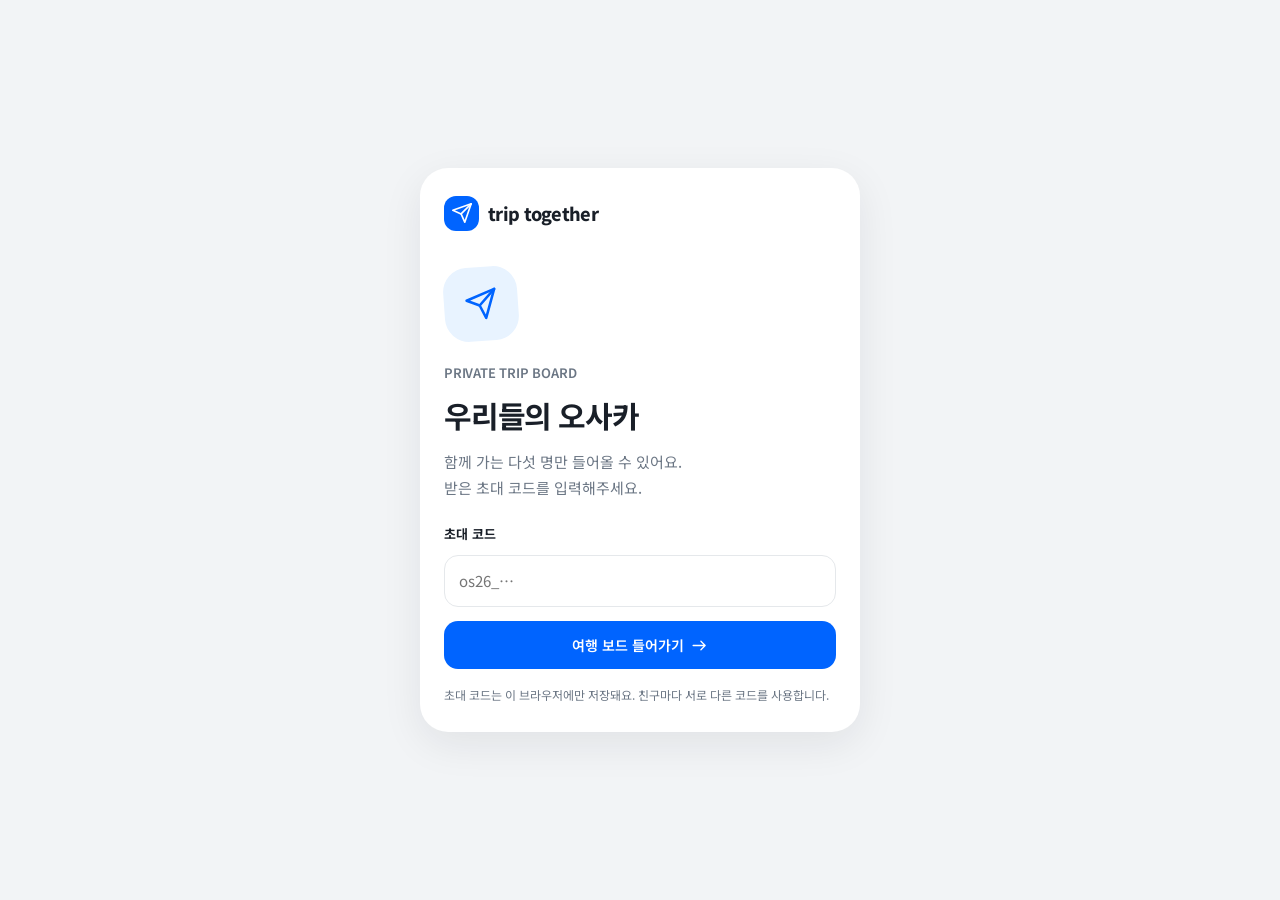
==== commit 614d692f: "feat: add shared Supabase trip board" ====
--- a/index.html
+++ b/index.html
@@ -638,6 +638,21 @@
   .day-setting-title { flex-wrap: wrap; }
   .dialog-body { padding-right: 18px; padding-left: 18px; }
 }
+.join-page { min-height: 100dvh; display: grid; place-items: center; padding: 28px 18px; background: var(--paper); }
+.join-card { width: min(100%, 440px); background: #fff; border-radius: 28px; padding: 28px 24px; box-shadow: 0 12px 40px rgba(25,31,40,.08); }
+.join-card .brand { margin-bottom: 36px; }
+.join-art { width: 74px; height: 74px; display: grid; place-items: center; margin-bottom: 22px; border-radius: 24px; background: var(--blue-soft); color: var(--blue); transform: rotate(-4deg); }
+.join-art .icon { width: 34px; height: 34px; }
+.join-card h1 { margin: 8px 0 10px; font-size: 30px; letter-spacing: -.04em; color: var(--ink); }
+.join-card > p { margin: 0 0 24px; line-height: 1.7; color: var(--muted); }
+.join-form { display: grid; gap: 10px; margin-top: 18px; }
+.join-form label { font-size: 13px; font-weight: 700; color: var(--ink); }
+.join-form input { width: 100%; min-height: 52px; padding: 0 14px; border: 1px solid var(--line); border-radius: 14px; background: #fff; color: var(--ink); font: inherit; }
+.join-form input:focus { outline: 3px solid var(--blue-soft); border-color: var(--blue); }
+.join-form .btn { margin-top: 4px; }
+.join-card > small { display: block; margin-top: 16px; line-height: 1.6; color: var(--muted); }
+.local-notice.shared { background: var(--blue-soft); color: var(--blue-text); }
+
 @media (prefers-reduced-motion: reduce) {
   *, *::before, *::after { animation: none !important; transition: none !important; scroll-behavior: auto !important; }
 }
@@ -779,10 +794,161 @@
   globalThis.TripModel=Object.freeze({SLOTS,CATEGORIES,create,validate,change,rank,budget,route,searchUrl,directionsUrl,coordinates,safeUrl});
 })();
 </script>
-  <script>/* Standalone UI. No backend, login, analytics or hidden network writes. */
+  <script>/* Shared Supabase adapter for the published GitHub Pages board. */
+(() => {
+  'use strict';
+
+  const URL='https://myincubzgvhyreyqbban.supabase.co';
+  const KEY='sb_publishable_6NmnzRERi_Azsyh44zbZnw_HjqHh7hd';
+  const TRIP_ID='osaka-2026';
+  const TOKEN_KEY='trip-together.osaka.2026.invite-token';
+  const LOCAL_HOSTS=new Set(['127.0.0.1','localhost']);
+
+  const isRemote=()=>location.protocol!=='file:'&&!LOCAL_HOSTS.has(location.hostname);
+
+  function tokenFromHash(){
+    const raw=location.hash.startsWith('#')?location.hash.slice(1):location.hash;
+    if(!raw)return '';
+    const params=new URLSearchParams(raw);
+    const token=(params.get('join')||'').trim();
+    if(!token)return '';
+    history.replaceState(null,'',location.pathname+location.search);
+    return token;
+  }
+
+  function getToken(){
+    const fromHash=tokenFromHash();
+    if(fromHash){try{localStorage.setItem(TOKEN_KEY,fromHash);}catch{}return fromHash;}
+    try{return localStorage.getItem(TOKEN_KEY)||'';}catch{return '';}
+  }
+
+  function setToken(token){
+    token=String(token||'').trim();
+    if(!/^[A-Za-z0-9_-]{20,100}$/.test(token))throw new Error('초대 코드 형식을 확인해주세요.');
+    try{localStorage.setItem(TOKEN_KEY,token);}catch{throw new Error('이 브라우저에 초대 코드를 저장할 수 없어요.');}
+    return token;
+  }
+
+  function clearToken(){try{localStorage.removeItem(TOKEN_KEY);}catch{}}
+
+  async function request(path,{method='GET',body,prefer,token=getToken()}={}){
+    if(!token)throw new Error('초대 코드가 필요해요.');
+    const headers={apikey:KEY,Authorization:`Bearer ${KEY}`,'x-osaka-trip-token':token};
+    if(body!==undefined)headers['Content-Type']='application/json';
+    if(prefer)headers.Prefer=prefer;
+    let response;
+    try{response=await fetch(URL+'/rest/v1/'+path,{method,headers,body:body===undefined?undefined:JSON.stringify(body)});}
+    catch{throw new Error('공용 보드에 연결할 수 없어요. 인터넷 연결을 확인해주세요.');}
+    const text=await response.text();
+    let data=null;
+    if(text){try{data=JSON.parse(text);}catch{data=text;}}
+    if(!response.ok){
+      const message=data?.message||data?.hint||`서버 요청에 실패했어요. (${response.status})`;
+      throw new Error(message);
+    }
+    return data;
+  }
+
+  async function whoami(token=getToken()){
+    const data=await request('rpc/osaka_trip_whoami',{method:'POST',body:{p_trip_id:TRIP_ID},token});
+    if(typeof data!=='string'||!/^p[1-5]$/.test(data))throw new Error('유효하지 않은 초대 코드예요.');
+    return data;
+  }
+
+  async function rows(table,query=''){
+    return request(`${table}?trip_id=eq.${encodeURIComponent(TRIP_ID)}${query?'&'+query:''}`);
+  }
+
+  const time=v=>String(v||'').slice(0,5);
+
+  async function load(){
+    const [trips,members,days,slots,candidates,votes,picks,comments]=await Promise.all([
+      request(`osaka_trip_trips?id=eq.${TRIP_ID}&select=*`),
+      rows('osaka_trip_members','select=*&order=sort_order.asc'),
+      rows('osaka_trip_days','select=*&order=day_date.asc'),
+      rows('osaka_trip_slots','select=*&order=day_date.asc,sort_order.asc'),
+      rows('osaka_trip_candidates','select=*&order=created_at.asc'),
+      rows('osaka_trip_votes','select=*&order=created_at.asc'),
+      rows('osaka_trip_picks','select=*&order=created_at.asc'),
+      rows('osaka_trip_comments','select=*&order=created_at.asc')
+    ]);
+    const trip=trips?.[0];
+    if(!trip||members.length!==5||days.length!==3||slots.length!==24)throw new Error('공용 여행 보드의 기본 데이터가 올바르지 않아요.');
+    const voteMap=new Map(),pickMap=new Map(),commentMap=new Map();
+    for(const v of votes){if(!voteMap.has(v.candidate_id))voteMap.set(v.candidate_id,[]);voteMap.get(v.candidate_id).push(v.member_id);}
+    for(const p of picks){if(!pickMap.has(p.candidate_id))pickMap.set(p.candidate_id,[]);pickMap.get(p.candidate_id).push(p.member_id);}
+    for(const c of comments){if(!commentMap.has(c.candidate_id))commentMap.set(c.candidate_id,[]);commentMap.get(c.candidate_id).push({id:c.id,authorId:c.member_id,text:c.body,createdAt:c.created_at});}
+    const state={
+      version:1,
+      updatedAt:trip.updated_at,
+      participants:members.map(m=>({id:m.member_id,name:m.display_name})),
+      days:days.map(d=>({
+        id:d.day_date,status:d.status,locked:d.locked,
+        slots:slots.filter(s=>s.day_date===d.day_date).map(s=>({id:s.slot_id,enabled:s.enabled,start:time(s.start_time),end:time(s.end_time),confirmedId:s.confirmed_candidate_id,rainId:s.rain_candidate_id,transfer:s.transfer||''}))
+      })),
+      candidates:candidates.map(c=>({
+        id:c.id,dayId:c.day_date,slotId:c.slot_id,title:c.title,address:c.address||'',mapsUrl:c.maps_url,category:c.category,
+        cost:c.cost===null?null:Number(c.cost),duration:c.duration_minutes===null?null:Number(c.duration_minutes),reservation:c.reservation,
+        weather:c.weather,description:c.description||'',photoUrl:c.photo_url||'',lat:c.lat===null?null:Number(c.lat),lng:c.lng===null?null:Number(c.lng),
+        authorId:c.author_member_id,createdAt:c.created_at,votes:voteMap.get(c.id)||[],picks:pickMap.get(c.id)||[],comments:commentMap.get(c.id)||[]
+      })),
+      bookings:{flights:trip.flights||'',hotel:trip.hotel||''}
+    };
+    return globalThis.TripModel.validate(state);
+  }
+
+  function candidateBody(c,actor){return {trip_id:TRIP_ID,day_date:c.dayId,slot_id:c.slotId,title:c.title,address:c.address,maps_url:c.mapsUrl,category:c.category,cost:c.cost,duration_minutes:c.duration,reservation:c.reservation,weather:c.weather,description:c.description,photo_url:c.photoUrl,lat:c.lat,lng:c.lng,author_member_id:actor};}
+  function candidatePatch(c){return {title:c.title,address:c.address,maps_url:c.mapsUrl,category:c.category,cost:c.cost,duration_minutes:c.duration,reservation:c.reservation,weather:c.weather,description:c.description,photo_url:c.photoUrl,lat:c.lat,lng:c.lng};}
+
+  async function persist(action,{actor,state,next}){
+    const one=async a=>{
+      if(a.type==='add')return request('osaka_trip_candidates',{method:'POST',body:candidateBody(a.candidate,actor),prefer:'return=minimal'});
+      if(a.type==='edit')return request(`osaka_trip_candidates?id=eq.${encodeURIComponent(a.id)}`,{method:'PATCH',body:candidatePatch(a.patch),prefer:'return=minimal'});
+      if(a.type==='delete')return request(`osaka_trip_candidates?id=eq.${encodeURIComponent(a.id)}`,{method:'DELETE',prefer:'return=minimal'});
+      if(a.type==='vote'||a.type==='pick'){
+        const c=state.candidates.find(c=>c.id===a.id);if(!c)throw new Error('후보를 찾을 수 없어요.');
+        const selected=(a.type==='vote'?c.votes:c.picks).includes(actor),table=a.type==='vote'?'osaka_trip_votes':'osaka_trip_picks';
+        if(selected)return request(`${table}?candidate_id=eq.${encodeURIComponent(a.id)}&member_id=eq.${actor}`,{method:'DELETE',prefer:'return=minimal'});
+        return request(table,{method:'POST',body:{trip_id:TRIP_ID,candidate_id:a.id,member_id:actor},prefer:'return=minimal'});
+      }
+      if(a.type==='comment')return request('osaka_trip_comments',{method:'POST',body:{trip_id:TRIP_ID,candidate_id:a.id,member_id:actor,body:a.text},prefer:'return=minimal'});
+      if(a.type==='confirm'||a.type==='rain'){
+        const column=a.type==='confirm'?'confirmed_candidate_id':'rain_candidate_id';
+        return request(`osaka_trip_slots?day_date=eq.${a.dayId}&slot_id=eq.${a.slotId}`,{method:'PATCH',body:{[column]:a.id},prefer:'return=minimal'});
+      }
+      if(a.type==='slot'){
+        const patch={};
+        if(Object.hasOwn(a.patch,'enabled'))patch.enabled=a.patch.enabled;
+        if(Object.hasOwn(a.patch,'start'))patch.start_time=a.patch.start;
+        if(Object.hasOwn(a.patch,'end'))patch.end_time=a.patch.end;
+        if(Object.hasOwn(a.patch,'transfer'))patch.transfer=a.patch.transfer;
+        return request(`osaka_trip_slots?day_date=eq.${a.dayId}&slot_id=eq.${a.slotId}`,{method:'PATCH',body:patch,prefer:'return=minimal'});
+      }
+      if(a.type==='day')return request(`osaka_trip_days?day_date=eq.${a.dayId}`,{method:'PATCH',body:a.patch,prefer:'return=minimal'});
+      if(a.type==='bookings')return request(`osaka_trip_trips?id=eq.${TRIP_ID}`,{method:'PATCH',body:a.patch,prefer:'return=minimal'});
+      if(a.type==='participants'){
+        const targets=actor==='p1'?next.participants:next.participants.filter(p=>p.id===actor);
+        for(const p of targets)await request(`osaka_trip_members?member_id=eq.${p.id}`,{method:'PATCH',body:{display_name:p.name},prefer:'return=minimal'});
+        return;
+      }
+      throw new Error('공용 보드에서 지원하지 않는 작업이에요.');
+    };
+    for(const a of (Array.isArray(action)?action:[action]))await one(a);
+  }
+
+  async function revision(){
+    const rows=await request(`osaka_trip_trips?id=eq.${TRIP_ID}&select=updated_at`);
+    return rows?.[0]?.updated_at||'';
+  }
+
+  globalThis.TripRemote=Object.freeze({isRemote,TRIP_ID,TOKEN_KEY,getToken,setToken,clearToken,whoami,load,persist,revision});
+})();
+</script>
+  <script>/* Trip Together UI. Published builds use the shared Supabase adapter; localhost/file keeps the offline prototype mode. */
 (() => {
   'use strict';
   const M=globalThis.TripModel;
+  const R=globalThis.TripRemote;
   const KEY='trip-together.osaka.2026.v1',ACTOR_KEY=KEY+'.actor';
   const $=s=>document.querySelector(s);
   const e=v=>String(v??'').replace(/[&<>"']/g,c=>({'&':'&amp;','<':'&lt;','>':'&gt;','"':'&quot;',"'":'&#39;'}[c]));
@@ -795,10 +961,13 @@
   const DAYS=[{id:'2026-11-06',num:'06',day:'FRI',ko:'금요일'},{id:'2026-11-07',num:'07',day:'SAT',ko:'토요일'},{id:'2026-11-08',num:'08',day:'SUN',ko:'일요일'}];
   const STATUS={collect:'후보 모집 중',vote:'투표 중',final:'일정 확정'};
   const WEATHER={any:'날씨 무관',indoor:'실내',outdoor:'야외'};
+  const remoteMode=!!R?.isRemote?.();
   let state,savedRaw=null,storageIssue='',corruptRaw='',actor='p1',demo=false;
+  let remoteReady=!remoteMode,remoteSaving=false,remoteError='',pollTimer=null;
   let modal=null,confirmHandler=null,toastTimer,mapInstance=null,leafletPromise=null,renderSerial=0;
   const ui={view:'board',day:DAYS[0].id,expanded:new Set(),more:new Set(),query:'',category:'all',filterDay:'all',weather:'all',mapMode:'confirmed',travelmode:'transit'};
   function readState(){
+    if(remoteMode){state=M.create();savedRaw='';storageIssue='';corruptRaw='';return;}
     try{
       savedRaw=localStorage.getItem(KEY);
       if(savedRaw){try{state=M.validate(JSON.parse(savedRaw));}catch(err){corruptRaw=savedRaw;storageIssue='저장된 데이터에 오류가 있어 자동 저장을 중지했어요. 설정에서 원본을 백업한 뒤 초기화해주세요.';state=M.create();return;}}
@@ -823,7 +992,15 @@
   function commit(actions,message='저장했어요.'){
     try{
       if(!demo&&corruptRaw)throw new Error('오류가 있는 원본을 보호하고 있어요. 설정에서 원본 백업 후 초기화해주세요.');
+      if(remoteMode&&!demo&&!remoteReady)throw new Error('공용 보드 연결을 먼저 완료해주세요.');
+      if(remoteMode&&!demo&&remoteSaving)throw new Error('이전 변경을 저장하고 있어요. 잠시 후 다시 시도해주세요.');
       if(!demo){
+        if(remoteMode){
+          let next=state;for(const a of (Array.isArray(actions)?actions:[actions]))next=M.change(next,a,actor);
+          const previous=state;state=next;remoteSaving=true;render();if(message)toast(message+' · 동기화 중');
+          R.persist(actions,{actor,state:previous,next}).then(()=>loadRemote({quiet:true})).then(()=>{remoteSaving=false;render();if(message)toast(message);}).catch(async err=>{remoteSaving=false;remoteError=err.message||'공용 보드 저장에 실패했어요.';try{await loadRemote({quiet:true});}catch{}render();showError(remoteError);});
+          return true;
+        }
         let latest;try{latest=localStorage.getItem(KEY);}catch{latest=savedRaw;}
         if(latest!==savedRaw){
           state=latest?M.validate(JSON.parse(latest)):M.create();savedRaw=latest;render();
@@ -843,7 +1020,12 @@
   function brand(){return `<div class="brand"><span class="brand-symbol">${icon('plane')}</span><div class="brand-name">trip together</div></div>`;}
   function navButton(view,label,glyph){return `<button type="button" data-action="navigate" data-view="${view}" class="${ui.view===view?'active':''}" ${ui.view===view?'aria-current="page"':''}>${icon(glyph)}<span>${label}</span>${view==='candidates'?`<span class="nav-count">${state.candidates.length||''}</span>`:''}</button>`;}
   function sidebar(){return `<aside class="sidebar">${brand()}<div class="sidebar-trip"><div class="eyebrow">함께 만드는 여행</div><h2>우리들의 오사카</h2><p>2026.11.06 — 11.08 · 5명</p></div><nav class="side-nav" aria-label="주 메뉴">${navButton('board','일정 보드','board')}${navButton('candidates','후보 모아보기','list')}${navButton('map','지도 · 동선','map')}${navButton('mine','내 투표','heart')}</nav><div class="sidebar-bottom"><div class="side-note">${icon('heart')}<strong>마음에 드는 곳은 여러 곳에</strong>투표는 자유롭게, 꼭 가고 싶은<br>3곳에는 PICK을 남겨 주세요.</div><div class="side-footer">다섯 명이 함께 만드는 오사카 여행</div></div></aside>`;}
-  function topbar(){return `<header class="topbar"><div class="breadcrumb">우리의 여행 ${icon('chevron',true)} <b>오사카 2026</b></div><div class="mobile-brand">${brand()}</div><div class="top-actions">${btn(icon('plus',true)+' 후보 추가','add','','primary')}<button type="button" class="profile-btn" data-action="participants" aria-label="현재 참여자 ${e(name(actor))}, 참여자 바꾸기">${avatar(actor)}<span class="profile-name">${e(name(actor))}</span>${icon('down',true)}</button><button type="button" class="icon-btn" data-action="settings" aria-label="보드 설정 및 백업">${icon('gear')}</button></div></header><div class="local-notice"><span>${icon('shield',true)}이 브라우저에 저장 · 다른 기기와 실시간 공유되지 않아요</span><button type="button" class="text-btn" data-action="settings">백업 · 공유 ${icon('chevron',true)}</button></div>${demo?`<div class="demo-notice"><span><b>샘플 체험 중</b> · 장소·위치·비용·투표는 기능 설명용 예시예요. 내 보드와 분리되어 있어요.</span><button type="button" class="text-btn" data-action="exit-demo">내 보드로 돌아가기</button></div>`:''}${storageIssue&&!demo?`<div class="storage-notice" role="alert">${e(storageIssue)}<button type="button" class="text-btn" data-action="settings">설정</button></div>`:''}`;}
+  function topbar(){
+    const notice=remoteMode&&!demo
+      ?`<div class="local-notice shared"><span>${icon('shield',true)}${remoteSaving?'공용 보드에 저장 중…':'공용 보드 연결됨 · 다른 기기의 변경도 자동으로 확인해요'}</span><button type="button" class="text-btn" data-action="settings">백업 · 연결 ${icon('chevron',true)}</button></div>`
+      :`<div class="local-notice"><span>${icon('shield',true)}이 브라우저에 저장 · 다른 기기와 실시간 공유되지 않아요</span><button type="button" class="text-btn" data-action="settings">백업 · 공유 ${icon('chevron',true)}</button></div>`;
+    return `<header class="topbar"><div class="breadcrumb">우리의 여행 ${icon('chevron',true)} <b>오사카 2026</b></div><div class="mobile-brand">${brand()}</div><div class="top-actions">${btn(icon('plus',true)+' 후보 추가','add','','primary')}<button type="button" class="profile-btn" data-action="participants" aria-label="현재 참여자 ${e(name(actor))}, 참여자 정보 보기">${avatar(actor)}<span class="profile-name">${e(name(actor))}</span>${icon('down',true)}</button><button type="button" class="icon-btn" data-action="settings" aria-label="보드 설정 및 백업">${icon('gear')}</button></div></header>${notice}${demo?`<div class="demo-notice"><span><b>샘플 체험 중</b> · 장소·위치·비용·투표는 기능 설명용 예시예요. 내 보드와 분리되어 있어요.</span><button type="button" class="text-btn" data-action="exit-demo">내 보드로 돌아가기</button></div>`:''}${remoteError&&!demo?`<div class="storage-notice" role="alert">${e(remoteError)}<button type="button" class="text-btn" data-action="retry-sync">다시 연결</button></div>`:''}${storageIssue&&!demo?`<div class="storage-notice" role="alert">${e(storageIssue)}<button type="button" class="text-btn" data-action="settings">설정</button></div>`:''}`;
+  }
   function hero(){
     const confirmed=state.days.reduce((total,d)=>total+d.slots.filter(s=>s.enabled&&s.confirmedId).length,0);
     return `<section class="hero" aria-label="오사카 여행 소개">
@@ -880,8 +1062,10 @@
   function mine(){const votes=state.candidates.filter(c=>c.votes.includes(actor)),picks=state.candidates.filter(c=>c.picks.includes(actor)),own=state.candidates.filter(c=>c.authorId===actor);return `<div class="page-title"><div class="eyebrow muted">A TRIP THAT FEELS LIKE YOU</div><h1>내 마음이 향하는 곳</h1><p>투표와 PICK, 내가 제안한 아이디어를 한눈에.</p></div><div class="my-banner">${avatar(actor)}<div><h3>${e(name(actor))}님의 여행 취향</h3><p>여러 후보에 투표할 수 있어요. 같은 후보에는 한 표씩!</p></div><div class="pick-budget"><b>${picks.length}<span style="font-size:14px;opacity:.5"> / 3</span></b>나의 PICK</div></div><h2 class="list-heading">${icon('star')}꼭 가고 싶은 곳 <small>${picks.length}곳</small></h2>${picks.length?`<div class="candidates-grid">${picks.map(candidateTile).join('')}</div>`:'<div class="inline-empty">후보 카드의 ☆ PICK을 눌러보세요. 여행 전체에서 3곳까지!</div>'}<h2 class="list-heading">${icon('heart')}내가 투표한 곳 <small>${votes.length}곳</small></h2>${votes.length?`<div class="candidates-grid">${votes.map(candidateTile).join('')}</div>`:`<div class="empty-state"><div class="empty-art">${icon('heart')}</div><h3>마음에 드는 곳을 찾아볼까요?</h3><p>후보를 살펴보고, 함께 가고 싶은 곳에 투표해요.</p>${btn('후보 모아보기','navigate','data-view="candidates"')}</div>`}<h2 class="list-heading">${icon('plane')}내가 제안한 곳 <small>${own.length}곳</small></h2>${own.length?`<div class="candidates-grid">${own.map(candidateTile).join('')}</div>`:'<div class="inline-empty">나만 알고 있던 그곳, 첫 아이디어를 나눠주세요.</div>'}`;}
   function mapPage(){const route=M.route(state,ui.day,ui.mapMode),coords=route.filter(r=>r.candidate.lat!==null),missing=route.length-coords.length;return `<div class="page-title"><div class="eyebrow muted">CONNECT THE LITTLE MOMENTS</div><h1>한눈에 보는 우리의 동선</h1><p>가고 싶은 곳들 사이, 함께 걸어갈 길을 살펴봐요.</p></div>${dateBar()}<div class="map-controls"><div class="segmented" role="group" aria-label="지도에 표시할 후보"><button type="button" data-action="map-mode" data-mode="confirmed" class="${ui.mapMode==='confirmed'?'active':''}" aria-pressed="${ui.mapMode==='confirmed'}">확정 일정</button><button type="button" data-action="map-mode" data-mode="leaders" class="${ui.mapMode==='leaders'?'active':''}" aria-pressed="${ui.mapMode==='leaders'}">확정 + 상위 후보</button></div><select class="filter-select" id="travel-mode" aria-label="길찾기 교통수단"><option value="transit" ${ui.travelmode==='transit'?'selected':''}>대중교통</option><option value="walking" ${ui.travelmode==='walking'?'selected':''}>도보</option><option value="driving" ${ui.travelmode==='driving'?'selected':''}>자동차</option></select></div><div class="map-panel" id="trip-map"><div class="map-placeholder">${icon('map')}<p>${coords.length?'지도를 불러오고 있어요.':route.length?'장소 좌표를 추가하면 여기에 핀이 표시돼요.<br>아래 목록의 Google 지도 연결은 바로 사용할 수 있어요.':'아직 표시할 일정이 없어요.<br>후보를 확정하거나 상위 후보 보기를 선택해보세요.'}</p></div></div><p class="map-caption">지도는 OpenStreetMap을 사용해요. 연결선은 방문 순서이며 실제 도로·이동 경로가 아니에요. 이동시간은 아래 Google 길찾기에서 확인해주세요.${missing?`<br>좌표 미입력 ${missing}곳은 핀에서 제외되지만 일정 목록에는 표시돼요.`:''}${ui.mapMode==='leaders'?'<br>미확정 시간대는 1표 이상 받은 1위 후보를 표시해요. 공동 1위는 먼저 등록된 후보가 대표로 표시돼요.':''}</p><div class="routes">${route.map((r,i)=>`${i?`<div class="route-transfer">${icon('arrow')}${link(M.directionsUrl(route[i-1].candidate,r.candidate,ui.travelmode),'Google에서 이동시간 확인 '+icon('external'))}${r.slot.transfer?`<span>· 메모: ${e(r.slot.transfer)}</span>`:''}</div>`:''}<article class="route-card"><span class="route-num">${r.index}</span><div class="route-text"><small>${r.slot.start}–${r.slot.end} · ${slotMeta(r.slot.id).label}</small><h3>${e(r.candidate.title)}</h3><p>${r.slot.confirmedId===r.candidate.id?'확정 일정':'상위 후보 · 미확정'}${r.candidate.lat===null?' · 좌표 미입력':''}</p></div><button type="button" class="btn secondary small" data-action="detail" data-id="${e(r.candidate.id)}">자세히 ${icon('chevron',true)}</button></article>`).join('')}</div>`;}
   function bottomNav(){return `<nav class="bottom-nav" aria-label="모바일 주 메뉴">${navButton('board','일정','board')}${navButton('candidates','후보','list')}<button type="button" class="nav-add" data-action="add" aria-label="일정 후보 추가">${icon('plus')}<span>추가</span></button>${navButton('map','지도','map')}${navButton('mine','내 투표','heart')}</nav>`;}
+  function joinScreen(){return `<main class="join-page"><section class="join-card">${brand()}<div class="join-art">${icon('plane')}</div><div class="eyebrow">PRIVATE TRIP BOARD</div><h1>우리들의 오사카</h1><p>함께 가는 다섯 명만 들어올 수 있어요.<br>받은 초대 코드를 입력해주세요.</p>${remoteError?`<div class="info-box warning">${e(remoteError)}</div>`:''}<form data-form="join" class="join-form"><label for="join-token">초대 코드</label><input id="join-token" name="token" autocomplete="off" autocapitalize="off" spellcheck="false" placeholder="os26_…" required maxlength="100"><button type="submit" class="btn primary full">여행 보드 들어가기 ${icon('arrow',true)}</button></form><small>초대 코드는 이 브라우저에만 저장돼요. 친구마다 서로 다른 코드를 사용합니다.</small></section></main>`;}
   function render(){
     if(mapInstance){mapInstance.remove();mapInstance=null;}
+    if(remoteMode&&!remoteReady){$('#app').innerHTML=joinScreen();return;}
     const focus=document.activeElement,focusId=focus?.id;
     const focusKeys=focus?.dataset?Object.fromEntries(Object.entries(focus.dataset)):null;
     const serial=++renderSerial;
@@ -898,9 +1082,16 @@
     const editing=!!c,dId=c?.dayId||ui.day,d=state.days.find(d=>d.id===dId),available=d.slots.filter(s=>s.enabled),sId=c?.slotId||(available.some(s=>s.id===slotId)?slotId:available[0]?.id||'');
     return modalFrame(editing?'아이디어 다듬기':'우리, 여기 어때요?','장소 하나가 여행의 시작이 될 수 있어요.',`<form data-form="candidate" id="candidate-form"><input type="hidden" name="id" value="${e(c?.id||'')}"><div class="form-grid"><div class="field"><label for="candidate-day">언제 갈까요?</label><select id="candidate-day" name="dayId" ${editing?'disabled':''}>${options(DAYS.map(d=>[d.id,shortDate(d.id)+' '+d.ko]),dId)}</select></div><div class="field"><label for="candidate-slot">어느 시간대에?</label><select id="candidate-slot" name="slotId" ${editing?'disabled':''} required>${options((editing?d.slots:available).map(s=>[s.id,slotMeta(s.id).label+' · '+s.start]),sId)}</select></div></div><div class="field" style="margin-top:18px"><label for="candidate-title">장소명 <span>*</span></label><input id="candidate-title" name="title" maxlength="100" value="${e(c?.title||'')}" placeholder="가고 싶은 장소나 음식점 이름" required></div><div class="form-grid"><div class="field"><label for="candidate-category">카테고리 <span>*</span></label><select id="candidate-category" name="category" required>${options(Object.entries(M.CATEGORIES),c?.category||(['breakfast','lunch','dinner'].includes(sId)?'meal':'sight'))}</select></div><div class="field"><label for="candidate-weather">날씨와의 궁합</label><select id="candidate-weather" name="weather">${options(Object.entries(WEATHER),c?.weather||'any')}</select></div></div><div class="map-input-box"><div class="field"><label for="candidate-maps">Google 지도 링크 <span>*</span></label><input id="candidate-maps" type="url" name="mapsUrl" maxlength="2000" value="${e(c?.mapsUrl||'')}" placeholder="Google 지도에서 복사한 공유 링크" required></div><div class="link-tools"><button type="button" class="text-btn" data-action="map-search">${icon('search',true)}Google 지도에서 검색 ${icon('external',true)}</button><button type="button" class="text-btn" data-action="generate-link">검색 링크 사용하기</button></div><p class="field-help">Google 지도 검색 → 장소 선택 → 공유 링크를 붙여넣어요.<br>자동 완성·주소·평점·사진 자동 수집은 아직 연결되지 않았어요.</p></div><div class="field"><label for="candidate-address">주소 / 동네 <span class="muted">선택</span></label><input id="candidate-address" name="address" maxlength="300" value="${e(c?.address||'')}" placeholder="정확한 주소나 동네를 남겨주세요"></div><div class="field"><label for="candidate-description">한마디 추천</label><textarea id="candidate-description" name="description" maxlength="2000" placeholder="어떤 점이 좋은지, 같이 무엇을 하면 좋을지 알려줘요.">${e(c?.description||'')}</textarea></div><div class="form-grid"><div class="field"><label for="candidate-cost">예상 비용 / 1인 · 엔</label><input id="candidate-cost" name="cost" type="number" inputmode="decimal" min="0" max="10000000" step="0.01" value="${e(c?.cost??'')}" placeholder="무료는 0, 모르면 빈칸"></div><div class="field"><label for="candidate-duration">예상 체류시간 · 분</label><input id="candidate-duration" name="duration" type="number" inputmode="numeric" min="0" max="1440" step="1" value="${e(c?.duration??'')}" placeholder="예: 90"></div></div><label class="check-label" style="margin-top:10px"><input name="reservation" type="checkbox" ${c?.reservation?'checked':''}>미리 예약해야 해요</label><details class="advanced"><summary>사진 · 지도 좌표 추가하기 <span class="muted">선택</span></summary><div class="field"><label for="candidate-photo">사진 URL</label><input id="candidate-photo" name="photoUrl" type="url" maxlength="2000" value="${e(c?.photoUrl||'')}" placeholder="직접 사용 가능한 이미지의 https:// 주소"><p class="field-help">사진 URL의 제공자에게 브라우저의 요청이 전송돼요. 사진을 사용할 권리가 있는지 확인해주세요.</p></div><div class="form-grid"><div class="field"><label for="candidate-lat">위도</label><input id="candidate-lat" name="lat" type="number" step="any" min="-90" max="90" value="${e(c?.lat??'')}" placeholder="예: 34.6937"></div><div class="field"><label for="candidate-lng">경도</label><input id="candidate-lng" name="lng" type="number" step="any" min="-180" max="180" value="${e(c?.lng??'')}" placeholder="예: 135.5023"></div></div><p class="field-help" style="margin-top:10px">전체 지도에 핀을 표시하려면 위도·경도가 필요해요. 지도 링크에 실제 장소 좌표가 있으면 자동으로 채워져요. 짧은 공유 링크나 지도 화면 중심 좌표는 자동 변환하지 않아요.</p></details><div class="dialog-actions">${btn('취소','close-modal','','secondary')}<button class="btn primary" type="submit">${icon(editing?'check':'plus',true)}${editing?'수정 저장':'후보 남기기'}</button></div></form>`);
   }
-  function participantModal(){return modalFrame('지금 누구의 취향인가요?','5명의 참여자를 바꿔가며 투표를 체험할 수 있어요.',`<div class="info-box">이름 선택은 로그인이나 본인 인증이 아니에요. 실제 공동 사용을 위한 계정·권한은 아직 연결되지 않았어요.</div><div class="participant-list">${state.participants.map(p=>`<button type="button" class="participant-choice ${p.id===actor?'active':''}" data-action="select-person" data-person="${p.id}" aria-pressed="${p.id===actor}">${avatar(p.id)}<span class="name">${e(p.name)}</span>${p.id===actor?icon('check'):icon('chevron')}</button>`).join('')}</div><div class="dialog-actions">${btn('참여자 이름 바꾸기','settings','','secondary')}</div>`);}
+  function participantModal(){
+    if(remoteMode&&!demo)return modalFrame('함께 가는 사람들','초대 코드마다 한 사람의 권한이 연결돼요.',`<div class="info-box">현재 <b>${e(name(actor))}</b>님으로 참여 중이에요. 다른 사람 이름으로 임의 전환할 수 없어요.</div><div class="participant-list">${state.participants.map(p=>`<div class="participant-choice ${p.id===actor?'active':''}">${avatar(p.id)}<span class="name">${e(p.name)}</span>${p.id===actor?icon('check'):''}</div>`).join('')}</div><div class="dialog-actions">${btn('내 정보 · 백업','settings','','secondary')}</div>`);
+    return modalFrame('지금 누구의 취향인가요?','5명의 참여자를 바꿔가며 투표를 체험할 수 있어요.',`<div class="info-box">로컬 체험 모드에서는 참여자를 바꿔 기능을 확인할 수 있어요.</div><div class="participant-list">${state.participants.map(p=>`<button type="button" class="participant-choice ${p.id===actor?'active':''}" data-action="select-person" data-person="${p.id}" aria-pressed="${p.id===actor}">${avatar(p.id)}<span class="name">${e(p.name)}</span>${p.id===actor?icon('check'):icon('chevron')}</button>`).join('')}</div><div class="dialog-actions">${btn('참여자 이름 바꾸기','settings','','secondary')}</div>`);
+  }
   function dayModal(){const d=day();return modalFrame('우리 일정에 맞게 조절해요',`11월 ${Number(meta(ui.day).num)}일 ${meta(ui.day).ko} · 시간은 현지 시각 기준`,`${d.locked?'<div class="info-box warning">잠금 상태예요. 변경하려면 아래에서 잠금을 해제해주세요.</div>':'<div class="info-box">첫날·마지막 날에는 필요한 시간대만 켜주세요. 시간대를 꺼도 후보와 투표는 삭제되지 않아요. 같은 시간대의 후보는 해당 시작·종료 시간을 함께 사용해요.</div>'}<form data-form="day"><fieldset ${d.locked?'disabled':''} style="border:0;padding:0;margin:0;min-width:0"><div class="field"><label for="day-status">오늘의 진행 상태</label><select id="day-status" name="status">${options(Object.entries(STATUS),d.status)}</select><p class="field-help">사용하는 모든 시간대에 일정이 선택되어야 ‘일정 확정’으로 표시할 수 있어요.</p></div>${d.slots.map(s=>`<div class="day-setting-row"><div class="day-setting-title"><label class="check-label"><input type="checkbox" name="enabled-${s.id}" ${s.enabled?'checked':''}>${slotMeta(s.id).icon} ${slotMeta(s.id).label}</label><span class="badge gray">${candidates(d.id,s.id).length}개 후보</span></div><div class="time-row"><label class="sr-only" for="start-${s.id}">${slotMeta(s.id).label} 시작 시간</label><input id="start-${s.id}" name="start-${s.id}" type="time" value="${s.start}" required><span class="muted">—</span><label class="sr-only" for="end-${s.id}">${slotMeta(s.id).label} 종료 시간</label><input id="end-${s.id}" name="end-${s.id}" type="time" value="${s.end}" required></div><label class="sr-only" for="transfer-${s.id}">${slotMeta(s.id).label} 이전 장소에서 이동 메모</label><input class="transfer-input" id="transfer-${s.id}" name="transfer-${s.id}" maxlength="120" value="${e(s.transfer)}" placeholder="이전 장소에서 이동 메모 (선택)"></div>`).join('')}</fieldset><div class="dialog-actions">${d.locked?btn(icon('unlock',true)+' 일정 잠금 해제','unlock','','primary'):`<button type="submit" name="mode" value="lock" class="btn secondary">${icon('lock',true)}저장 후 잠그기</button><button type="submit" name="mode" value="save" class="btn primary">${icon('check',true)}설정 저장</button>`}</div></form>`);}
-  function settingsModal(){return modalFrame('우리 보드의 설정','이름을 정하고, 소중한 아이디어를 보관해요.',`<form data-form="participants"><h3 class="subhead" style="margin-top:0">함께 가는 사람들</h3>${state.participants.map(p=>`<div class="participant-edit">${avatar(p.id)}<div class="field"><label class="sr-only" for="name-${p.id}">참여자 ${p.id.slice(1)} 이름</label><input id="name-${p.id}" name="${p.id}" maxlength="24" value="${e(p.name)}" required></div></div>`).join('')}<div class="dialog-actions" style="margin-top:12px"><button type="submit" class="btn primary small">참여자 이름 저장</button></div></form><section class="settings-section"><h3>${icon('download',true)} 백업 · 다른 기기로 옮기기</h3><p>현재 버전은 이 브라우저의 저장소를 사용해요. JSON 파일을 주고받아 보드를 옮길 수 있지만, <b>동시 편집·실시간 공유·자동 병합은 지원하지 않아요.</b> 가져오기는 현재 보드를 덮어쓰니 먼저 백업해주세요.</p><div class="settings-buttons">${btn(icon('download',true)+' JSON 백업','export','','secondary small')}<label class="btn secondary small import-label">${icon('upload',true)}JSON 가져오기<input id="import-file" type="file" accept="application/json,.json" class="sr-only"></label></div><p style="margin-top:10px">파일에는 참여자 이름, 댓글, 예약 메모가 포함돼요. 공유할 내용을 먼저 확인해주세요.</p></section><section class="settings-section"><h3>${icon('map',true)} 지도 기능 안내</h3><p>Google 지도 검색·장소 링크·구간별 길찾기가 연결되어 있어요. 전체 지도는 인터넷 연결 시 OpenStreetMap에 좌표가 있는 일정만 표시해요. 평점·사진 자동 수집, 자동 이동시간 계산은 아직 제공하지 않아요.</p></section><section class="settings-section"><h3>샘플 보드로 체험하기</h3><p>예시 후보와 투표가 들어 있는 별도 화면을 체험해요. 원래 보드는 그대로 보관돼요.</p><div class="settings-buttons">${btn(demo?'내 보드로 돌아가기':'샘플로 둘러보기',demo?'exit-demo':'demo','','soft small')}</div></section>${corruptRaw&&!demo?`<section class="settings-section"><h3>저장 데이터 복구</h3><p>자동 저장을 중지하고 원본을 보호하고 있어요. 원본을 다운로드한 후 초기화할 수 있어요.</p><div class="settings-buttons">${btn('오류 원본 다운로드','export-corrupt','','secondary small')}</div></section>`:''}<section class="settings-section"><h3>보드 초기화</h3><p>현재 ${demo?'샘플':'브라우저의'} 보드에 있는 후보·투표·댓글·예약 메모를 모두 지워요.</p><div class="settings-buttons">${btn(icon('trash',true)+' 초기화','reset','','danger small')}</div></section>`);}
+  function settingsModal(){
+    const shared=remoteMode&&!demo;
+    const names=state.participants.map(p=>`<div class="participant-edit">${avatar(p.id)}<div class="field"><label class="sr-only" for="name-${p.id}">참여자 ${p.id.slice(1)} 이름</label><input id="name-${p.id}" name="${p.id}" maxlength="24" value="${e(p.name)}" required ${shared&&actor!=='p1'&&p.id!==actor?'disabled':''}></div></div>`).join('');
+    return modalFrame('우리 보드의 설정','이름을 정하고, 소중한 아이디어를 보관해요.',`<form data-form="participants"><h3 class="subhead" style="margin-top:0">함께 가는 사람들</h3>${names}<div class="dialog-actions" style="margin-top:12px"><button type="submit" class="btn primary small">${shared&&actor!=='p1'?'내 이름 저장':'참여자 이름 저장'}</button></div></form><section class="settings-section"><h3>${icon('download',true)} 백업 · 연결</h3><p>${shared?'현재 내용은 Supabase 공용 보드에 저장되고, 다른 기기의 변경을 몇 초마다 확인해요. JSON은 읽기 전용 백업으로 내려받을 수 있어요.':'현재 버전은 이 브라우저의 저장소를 사용해요. JSON 파일로 백업·복원할 수 있어요.'}</p><div class="settings-buttons">${btn(icon('download',true)+' JSON 백업','export','','secondary small')}${shared?btn('이 기기 연결 해제','disconnect','','secondary small'):`<label class="btn secondary small import-label">${icon('upload',true)}JSON 가져오기<input id="import-file" type="file" accept="application/json,.json" class="sr-only"></label>`}</div>${shared?'<p style="margin-top:10px">공용 보드에서는 안전한 병합을 위해 JSON 가져오기와 전체 초기화를 막아두었어요.</p>':'<p style="margin-top:10px">가져오기는 현재 보드를 전체 교체합니다.</p>'}</section><section class="settings-section"><h3>${icon('map',true)} 지도 기능 안내</h3><p>Google 지도 검색·장소 링크·구간별 길찾기가 연결되어 있어요. 전체 지도는 인터넷 연결 시 OpenStreetMap에 좌표가 있는 일정만 표시해요.</p></section><section class="settings-section"><h3>샘플 보드로 체험하기</h3><p>예시 후보와 투표가 들어 있는 별도 화면을 체험해요. 원래 보드는 그대로 보관돼요.</p><div class="settings-buttons">${btn(demo?'내 보드로 돌아가기':'샘플로 둘러보기',demo?'exit-demo':'demo','','soft small')}</div></section>${!shared?`<section class="settings-section"><h3>보드 초기화</h3><p>현재 브라우저의 후보·투표·댓글·예약 메모를 모두 지워요.</p><div class="settings-buttons">${btn(icon('trash',true)+' 초기화','reset','','danger small')}</div></section>`:''}`);
+  }
   function bookingsModal(){return modalFrame('여행의 기본 정보','이미 예약한 항공과 숙소 정보를 모아두세요.',`<div class="info-box">예약번호·여권번호 같은 민감한 정보는 넣지 않는 것을 권해요. 여기의 메모도 JSON 백업에 포함돼요.</div><form data-form="bookings"><div class="field"><label for="booking-flights">항공편</label><textarea id="booking-flights" name="flights" maxlength="3000" rows="5" placeholder="가는 편 / 오는 편, 항공편명과 현지 출발·도착 시간을 남겨요.">${e(state.bookings.flights)}</textarea></div><div class="field"><label for="booking-hotel">숙소</label><textarea id="booking-hotel" name="hotel" maxlength="3000" rows="5" placeholder="숙소 이름, 주소, 체크인·체크아웃 시간 등을 남겨요.">${e(state.bookings.hotel)}</textarea></div><div class="dialog-actions">${btn('취소','close-modal')}<button type="submit" class="btn primary">예약 정보 저장</button></div></form>`);}
   function detailModal(c){
     const d=state.days.find(d=>d.id===c.dayId),s=d.slots.find(s=>s.id===c.slotId),confirmed=s.confirmedId===c.id,rain=s.rainId===c.id;
@@ -921,8 +1112,34 @@
   function ask(title,message,onConfirm,{label='확인',danger=false}={}){confirmHandler=onConfirm;$('#confirm-content').innerHTML=`<div class="dialog-head"><h2 id="confirm-title">${e(title)}</h2><button type="button" class="icon-btn" data-action="cancel-confirm" aria-label="취소">${icon('close')}</button></div><div class="dialog-body"><p style="font-size:13px;line-height:1.9;white-space:pre-line">${e(message)}</p><div class="dialog-actions">${btn('취소','cancel-confirm')}<button type="button" class="btn ${danger?'danger':'primary'}" data-action="accept-confirm">${e(label)}</button></div></div>`;const dlg=$('#confirm-dialog');if(!dlg.open)dlg.showModal();}
   function refreshDetail(keepDraft=true){if(modal?.kind==='detail'){const draft=keepDraft?$('#comment-text')?.value||'':'';openModal('detail',{id:modal.id},true);if(draft&&$('#comment-text')){$('#comment-text').value=draft;modal.dirty=true;}}}
   function withDiscard(fn){if(modal?.dirty)ask('저장하지 않은 내용이 있어요','이 화면을 나가면 작성 중인 내용은 사라져요.',fn,{label:'계속하기'});else fn();}
-  function setActor(id){if(!state.participants.some(p=>p.id===id))return;actor=id;try{sessionStorage.setItem(ACTOR_KEY,id);}catch{}closeModal();render();toast(name(id)+'님의 취향으로 참여해요.');}
+  function setActor(id){if(remoteMode&&!demo)return toast('공용 보드에서는 초대 코드에 연결된 참여자로만 사용할 수 있어요.');if(!state.participants.some(p=>p.id===id))return;actor=id;try{sessionStorage.setItem(ACTOR_KEY,id);}catch{}closeModal();render();toast(name(id)+'님의 취향으로 참여해요.');}
   function navigate(view){ui.view=view;render();window.scrollTo({top:0,behavior:'instant'});}
+  async function loadRemote({quiet=false}={}){
+    const next=await R.load();state=next;savedRaw=next.updatedAt;remoteReady=true;remoteError='';
+    if(!quiet)render();
+    return next;
+  }
+  async function connectRemote(token){
+    try{
+      remoteError='';render();
+      token=R.setToken(token);actor=await R.whoami(token);await loadRemote();
+      try{sessionStorage.setItem(ACTOR_KEY,actor);}catch{}
+      startPolling();toast(name(actor)+'님으로 공용 보드에 연결했어요.');
+    }catch(err){R.clearToken();remoteReady=false;remoteError=err.message||'초대 코드를 확인해주세요.';render();}
+  }
+  async function bootRemote(){
+    const token=R.getToken();if(!token){remoteReady=false;render();return;}
+    try{actor=await R.whoami(token);await loadRemote();startPolling();}
+    catch(err){R.clearToken();remoteReady=false;remoteError=err.message||'공용 보드에 연결하지 못했어요.';render();}
+  }
+  function startPolling(){
+    clearInterval(pollTimer);if(!remoteMode)return;
+    pollTimer=setInterval(async()=>{
+      if(!remoteReady||remoteSaving||demo||document.hidden||modal?.dirty)return;
+      try{const revision=await R.revision();if(revision&&revision!==savedRaw){const openDetail=modal?.kind==='detail'?modal.id:null;await loadRemote({quiet:true});render();if(openDetail&&byId(openDetail))openModal('detail',{id:openDetail});toast('친구가 바꾼 내용을 반영했어요.');}}
+      catch(err){remoteError=err.message||'동기화 확인에 실패했어요.';render();}
+    },5000);
+  }
   function downloadJSON(data,filename){const blob=new Blob([typeof data==='string'?data:JSON.stringify(data,null,2)],{type:'application/json;charset=utf-8'}),url=URL.createObjectURL(blob),a=document.createElement('a');a.href=url;a.download=filename;document.body.append(a);a.click();a.remove();setTimeout(()=>URL.revokeObjectURL(url),1500);}
   function backup(){downloadJSON(state,`${demo?'DEMO-':''}osaka-trip-${new Date().toISOString().replace(/[:.]/g,'-')}.json`);toast('JSON 백업 다운로드를 요청했어요. 다운로드 목록을 확인해주세요.');}
   function replacement(next,expected=savedRaw){
@@ -968,7 +1185,11 @@
     if(storageIssue&&!demo&&!corruptRaw){showError('현재 저장되지 않은 내용이 있어요. 먼저 JSON 백업을 다운로드한 뒤 샘플을 체험해주세요.');return;}
     closeModal();demo=true;state=makeDemo();ui.day=DAYS[1].id;ui.view='board';ui.expanded=new Set(['morning','lunch']);render();window.scrollTo({top:0,behavior:'instant'});toast('샘플 체험을 시작했어요. 실제 보드는 그대로 보관돼요.');
   }
-  function exitDemo(){closeModal();demo=false;readState();ui.expanded.clear();ui.more.clear();ui.view='board';render();toast('원래 보드로 돌아왔어요. 샘플의 변경 내용은 옮겨지지 않아요.');}
+  function exitDemo(){
+    closeModal();demo=false;ui.expanded.clear();ui.more.clear();ui.view='board';
+    if(remoteMode){loadRemote().then(()=>toast('공용 보드로 돌아왔어요. 샘플의 변경 내용은 옮겨지지 않아요.')).catch(err=>{remoteError=err.message;render();});return;}
+    readState();render();toast('원래 보드로 돌아왔어요. 샘플의 변경 내용은 옮겨지지 않아요.');
+  }
   function updateCandidateSlots(){const form=$('#candidate-form');if(!form)return;const d=state.days.find(d=>d.id===form.elements.dayId.value),select=form.elements.slotId;select.innerHTML=options(d.slots.filter(s=>s.enabled).map(s=>[s.id,slotMeta(s.id).label+' · '+s.start]),'');if(d.locked)showError('이 날짜는 잠겨 있어요. 시간대 설정에서 먼저 잠금을 해제해주세요.');else if(!d.slots.some(s=>s.enabled))showError('이 날짜에 사용할 시간대를 먼저 켜주세요.');else{const error=$('#panel-dialog .form-error');if(error)error.textContent='';}}
   function fillCoordinates(){const f=$('#candidate-form');if(!f)return;const coords=M.coordinates(f.elements.mapsUrl.value);if(coords){f.elements.lat.value=coords.lat;f.elements.lng.value=coords.lng;toast('지도 링크의 장소 좌표를 채웠어요.');}else if(modal?.kind==='edit'&&f.elements.mapsUrl.value!==byId(modal.id)?.mapsUrl){f.elements.lat.value='';f.elements.lng.value='';toast('지도 링크가 바뀌어 이전 좌표를 지웠어요. 필요하면 새 장소의 좌표를 입력해주세요.');}}
   function revisionCheck(formKind){if(!demo&&modal&&modal.revision!==savedRaw&&['participants','day','bookings','candidate'].includes(formKind))throw new Error('이 화면을 연 뒤 다른 변경이 있었어요. 닫고 다시 열어 최신 내용을 확인해주세요.');}
@@ -978,13 +1199,14 @@
       if(!f.reportValidity())return;
       revisionCheck(f.dataset.form);
       const fd=new FormData(f),value=k=>String(fd.get(k)??''),number=k=>value(k).trim()===''?null:Number(value(k));
+      if(f.dataset.form==='join'){connectRemote(value('token'));return;}
       if(f.dataset.form==='candidate'){
         const id=value('id'),old=byId(id),dId=old?.dayId||value('dayId'),slotId=old?.slotId||value('slotId'),coords=M.coordinates(value('mapsUrl'));
         const c={dayId:dId,slotId,title:value('title'),address:value('address'),mapsUrl:value('mapsUrl'),category:value('category'),weather:value('weather'),description:value('description'),photoUrl:value('photoUrl'),cost:number('cost'),duration:number('duration'),reservation:fd.has('reservation'),lat:number('lat'),lng:number('lng')};
         if(c.lat===null&&c.lng===null&&coords){c.lat=coords.lat;c.lng=coords.lng;}
         if(commit(id?{type:'edit',id,patch:c}:{type:'add',candidate:c},id?'후보를 수정했어요.':'새로운 아이디어를 남겼어요.')){ui.day=dId;ui.expanded.add(slotId);closeModal();render();}
       }else if(f.dataset.form==='participants'){
-        if(commit({type:'participants',names:state.participants.map(p=>value(p.id))},'함께 가는 사람들의 이름을 저장했어요.'))openModal('settings');
+        if(commit({type:'participants',names:state.participants.map(p=>value(p.id)||p.name)},'함께 가는 사람들의 이름을 저장했어요.'))openModal('settings');
       }else if(f.dataset.form==='bookings'){
         if(commit({type:'bookings',patch:{flights:value('flights'),hotel:value('hotel')}},'예약 정보를 저장했어요.'))closeModal();
       }else if(f.dataset.form==='day'){
@@ -1027,6 +1249,10 @@
         if(a==='map-search')window.open(url,'_blank','noopener,noreferrer');
         else{f.elements.mapsUrl.value=url;modal.dirty=true;fillCoordinates();toast('장소명으로 검색하는 지도 링크를 넣었어요. 정확한 장소의 공유 링크로 바꿀 수도 있어요.');}
       }else if(a==='export')backup();
+      else if(a==='retry-sync'){remoteError='';bootRemote();}
+      else if(a==='disconnect'){
+        ask('이 기기의 연결을 해제할까요?','공용 보드 데이터는 삭제되지 않아요. 다시 들어오려면 이 참여자의 초대 코드가 필요합니다.',()=>{R.clearToken();remoteReady=false;remoteError='';actor='p1';closeModal();render();},{label:'연결 해제'});
+      }
       else if(a==='export-corrupt'){downloadJSON(corruptRaw,'osaka-trip-recovery-original.json');toast('보관 중인 오류 원본의 다운로드를 요청했어요.');}
       else if(a==='demo')withDiscard(enterDemo);
       else if(a==='exit-demo')withDiscard(exitDemo);
@@ -1087,7 +1313,7 @@
       if(points.length>1)mapInstance.fitBounds(L.latLngBounds(points),{padding:[35,35],maxZoom:15});mapInstance.invalidateSize();
     }catch(err){if(serial!==renderSerial||!$('#trip-map'))return;$('#trip-map').innerHTML=`<div class="map-placeholder">${icon('map')}<p>배경 지도를 불러오지 못했어요.<br>${e(err.message)}<br>아래 일정 목록과 Google 지도 링크는 그대로 사용할 수 있어요.</p></div>`;}
   }
-  render();
+  if(remoteMode)bootRemote();else render();
 })();
 </script>
 </body>
